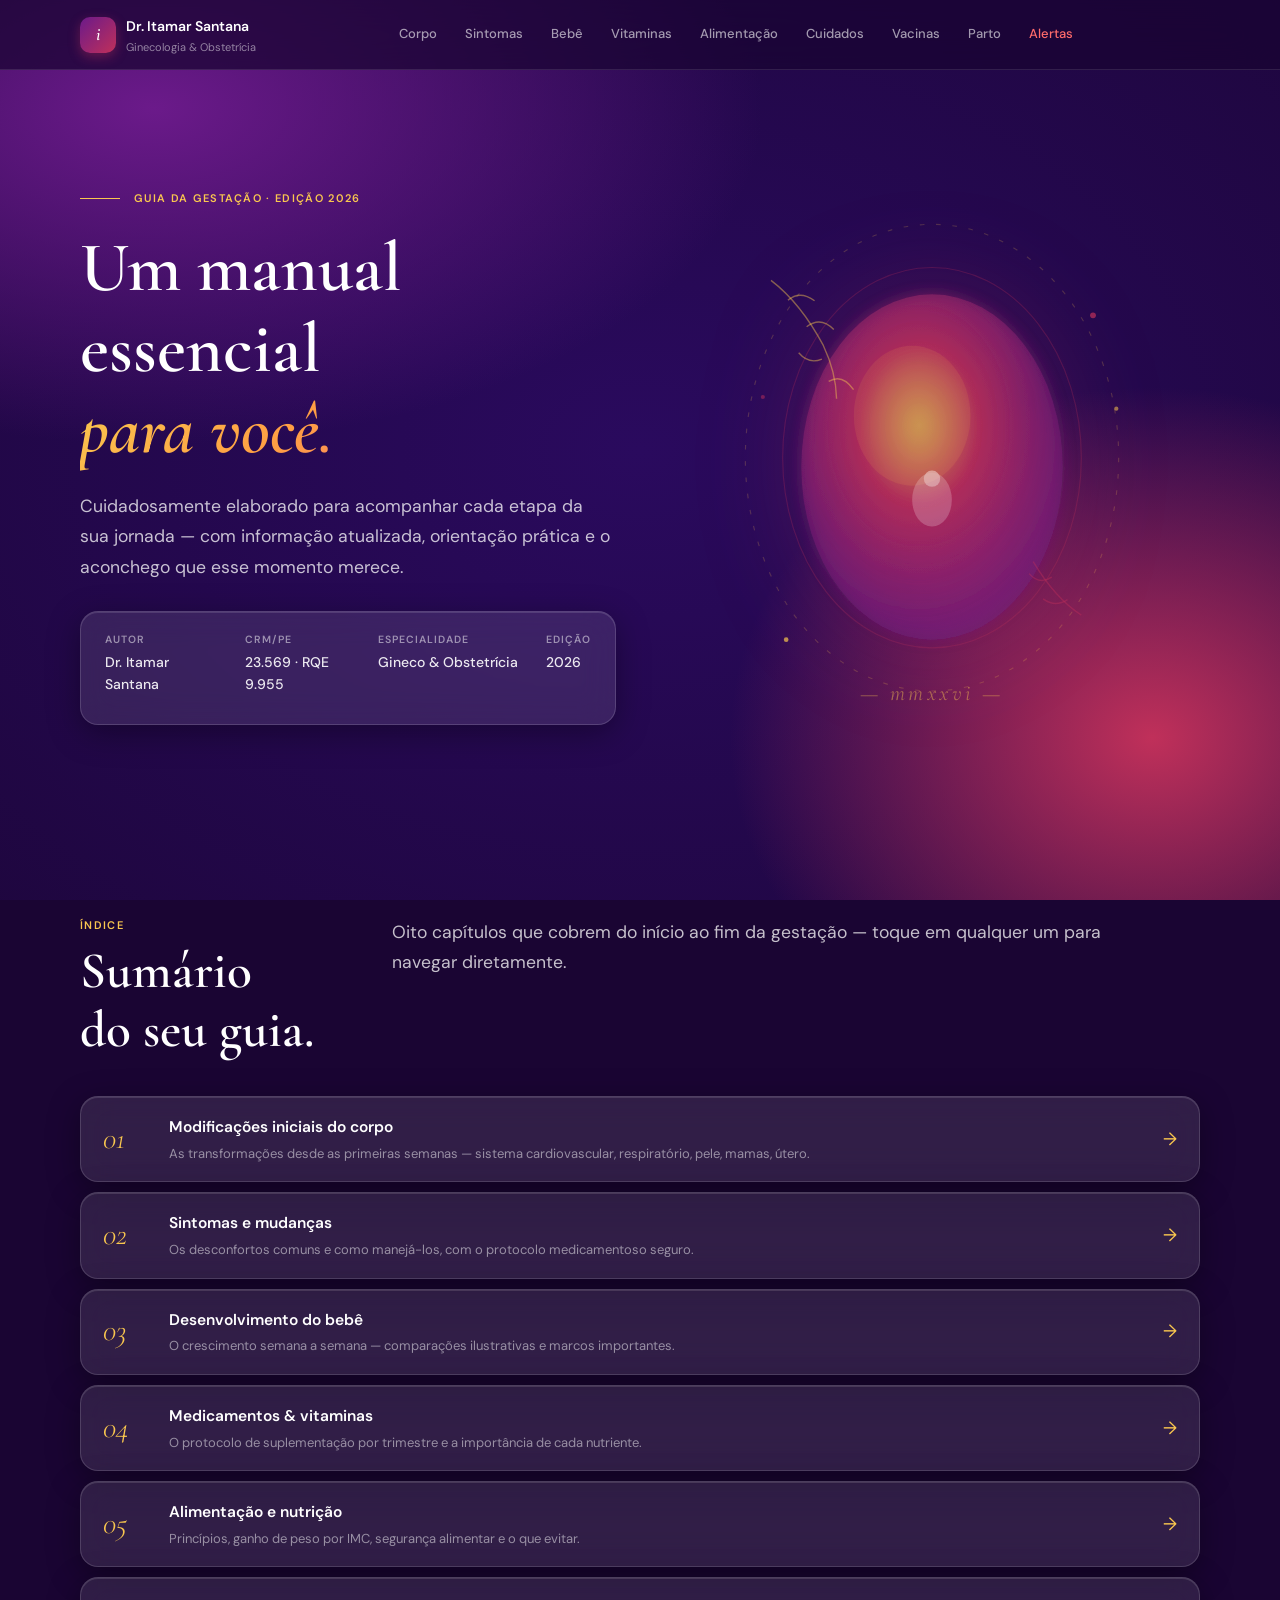
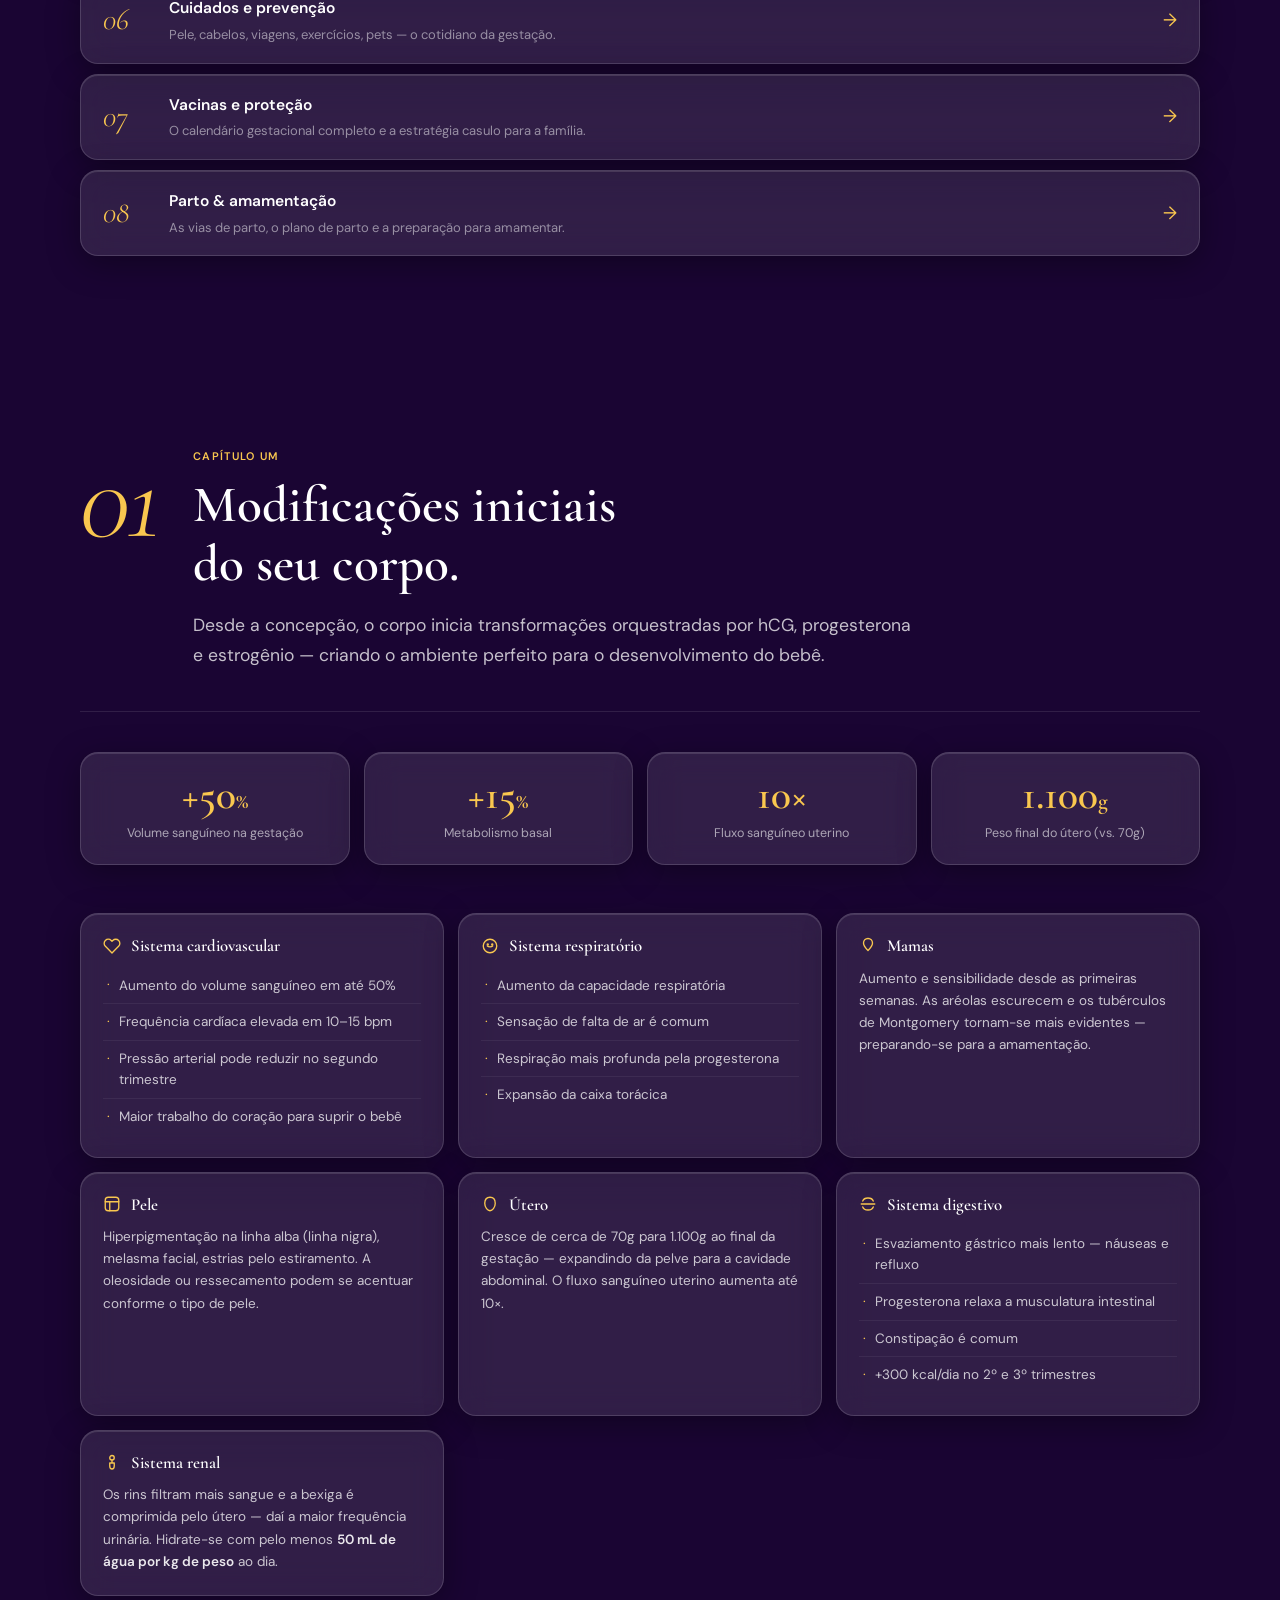
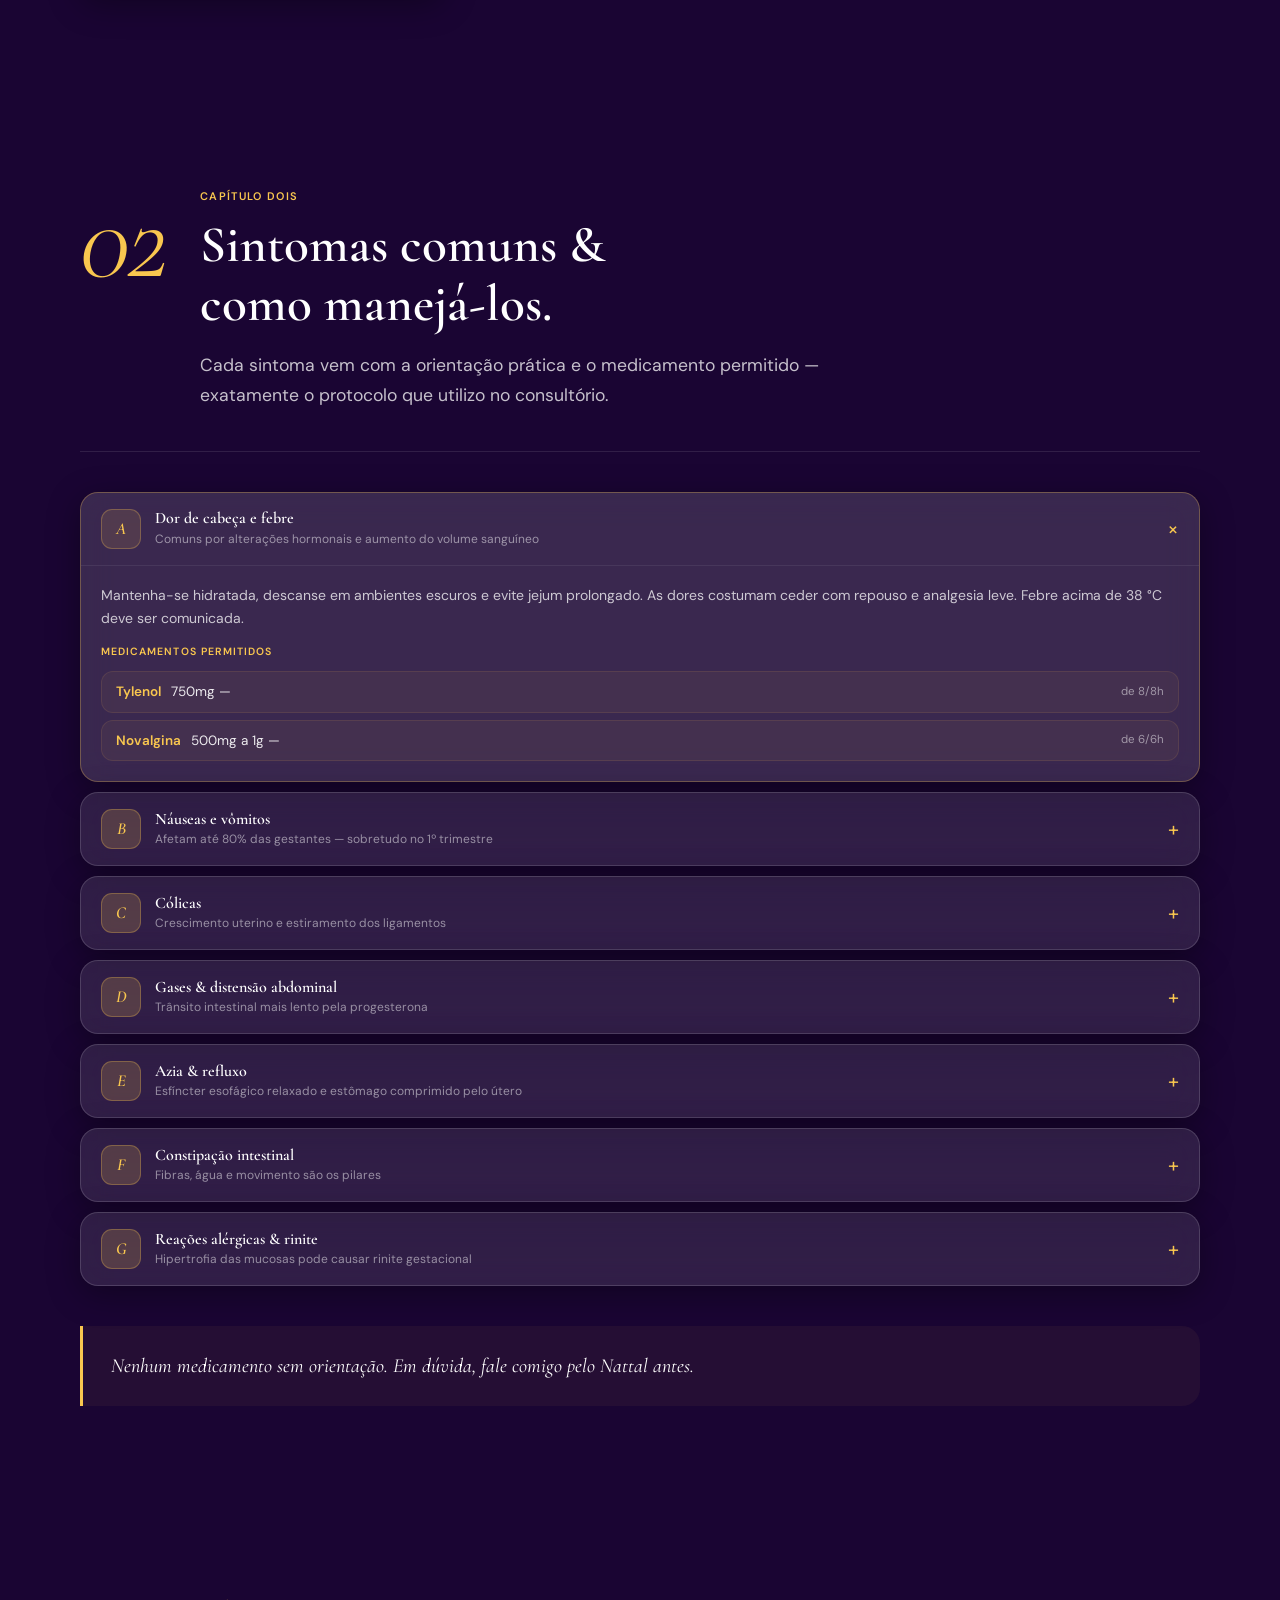
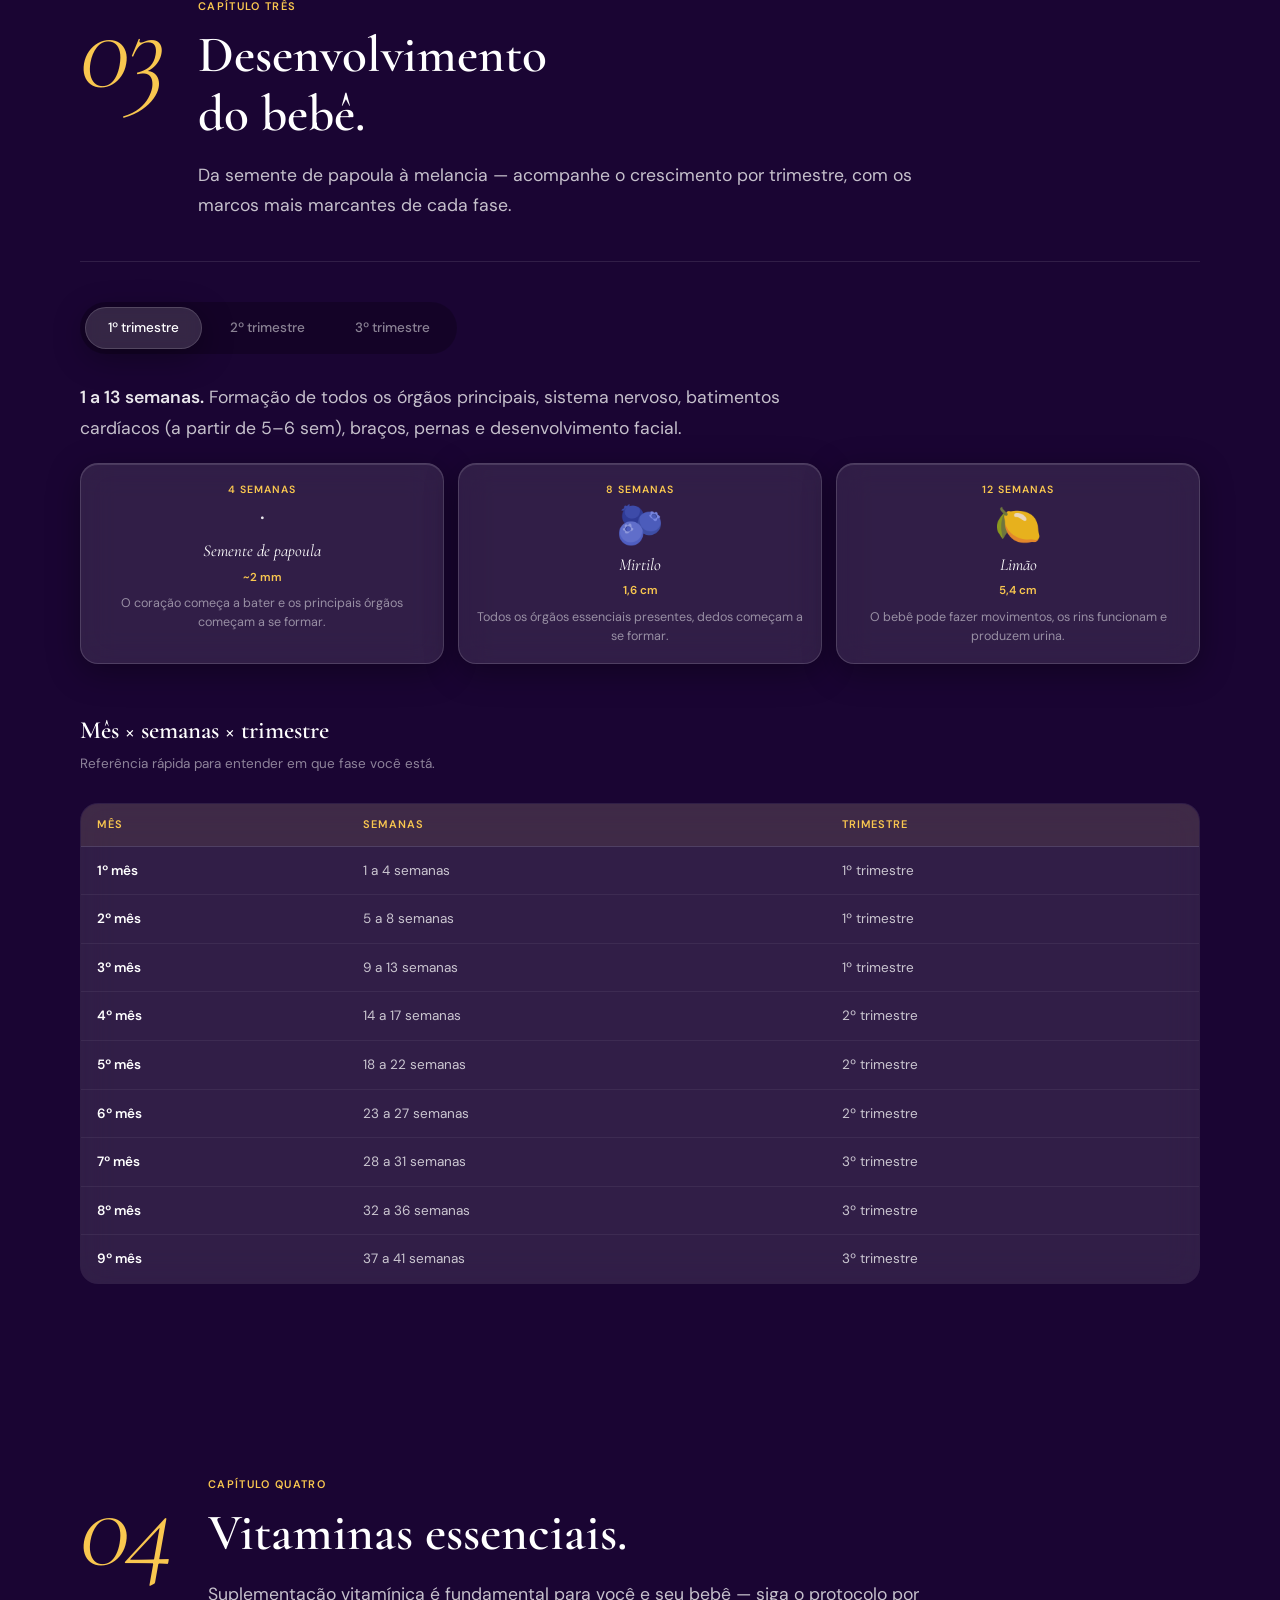
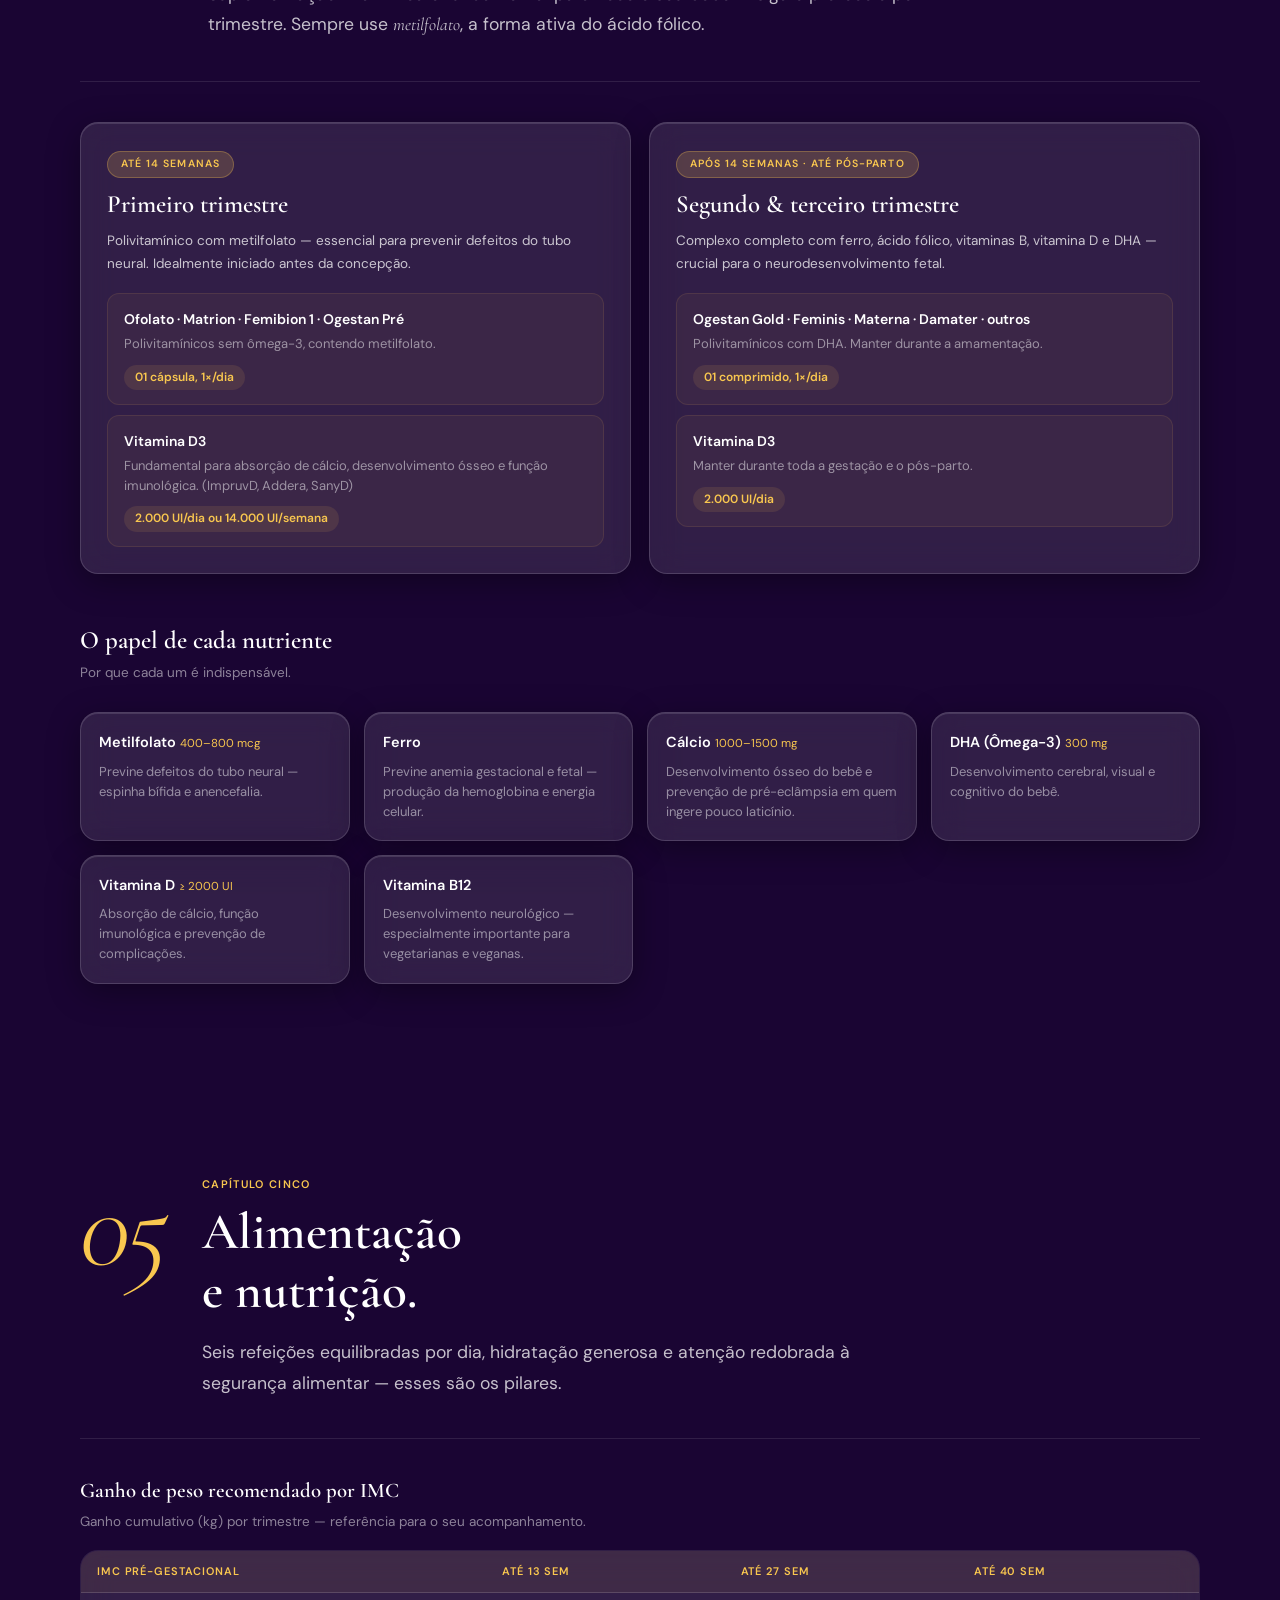
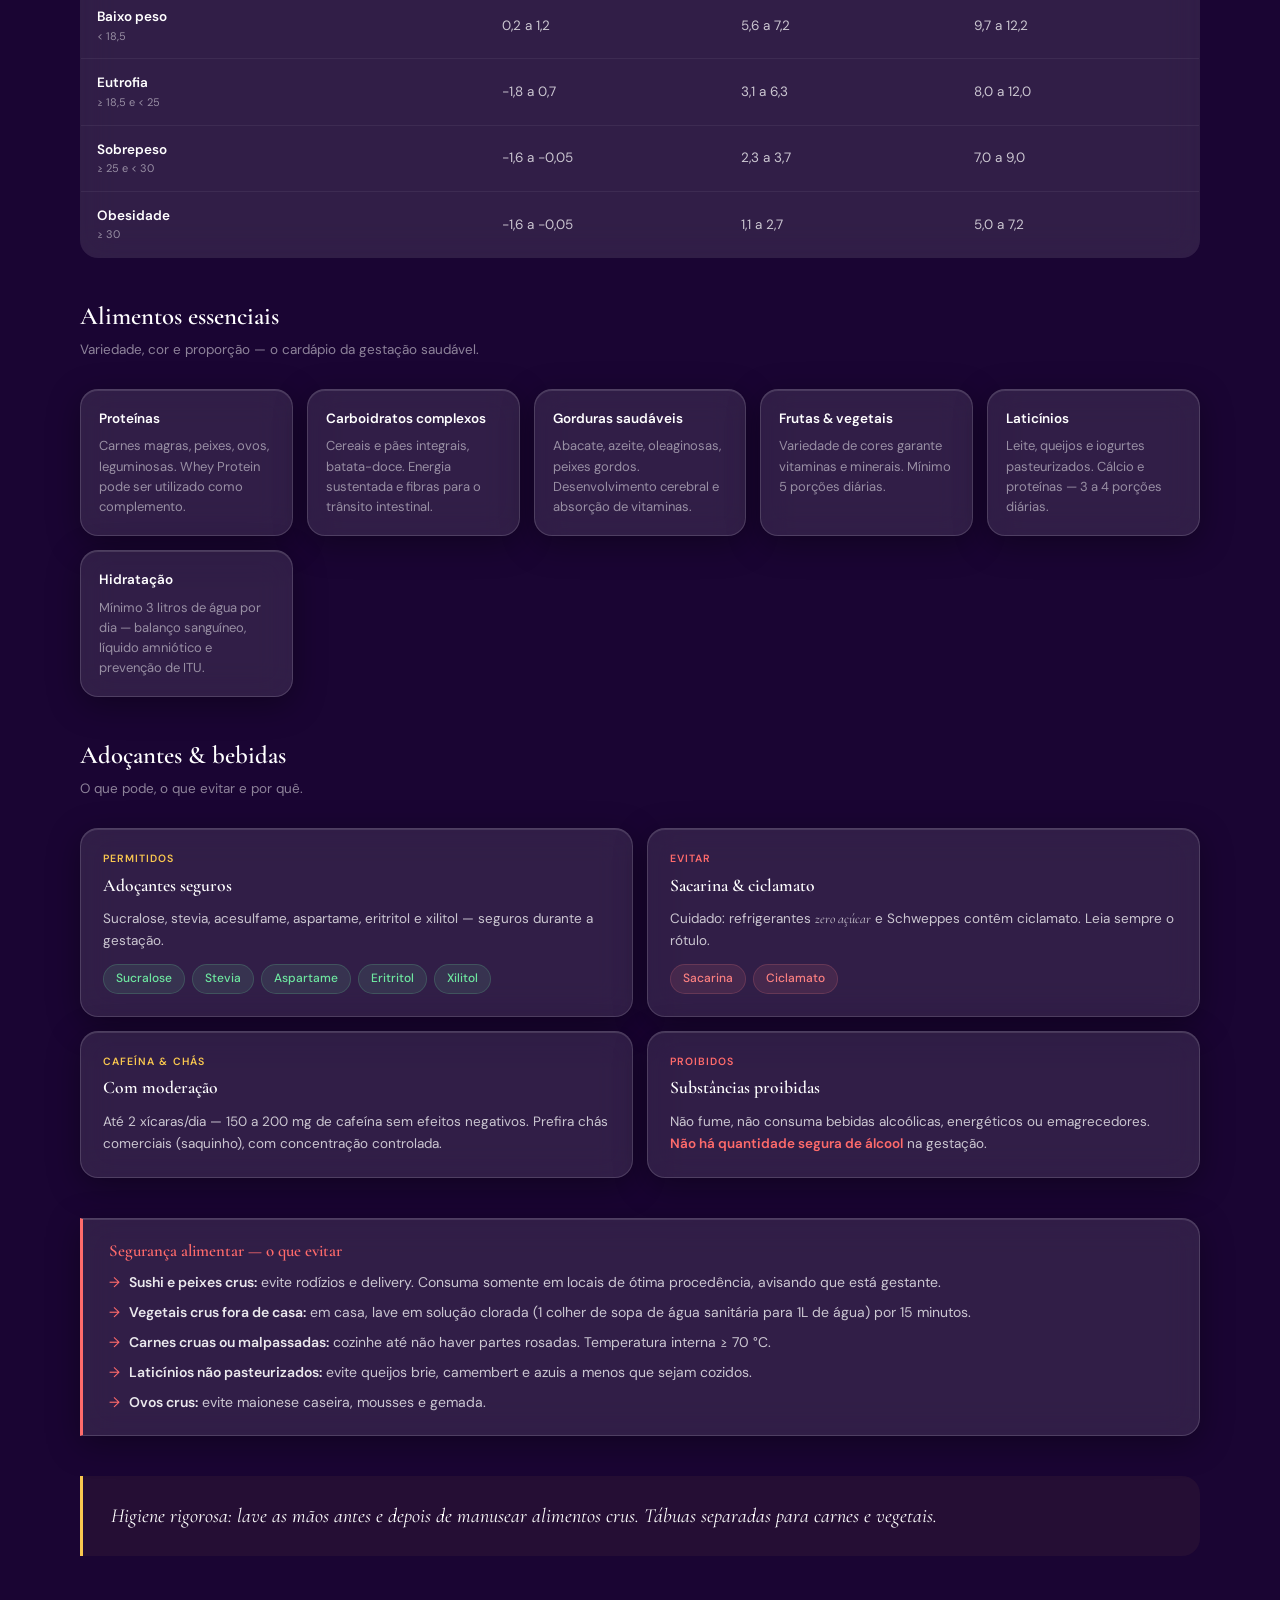
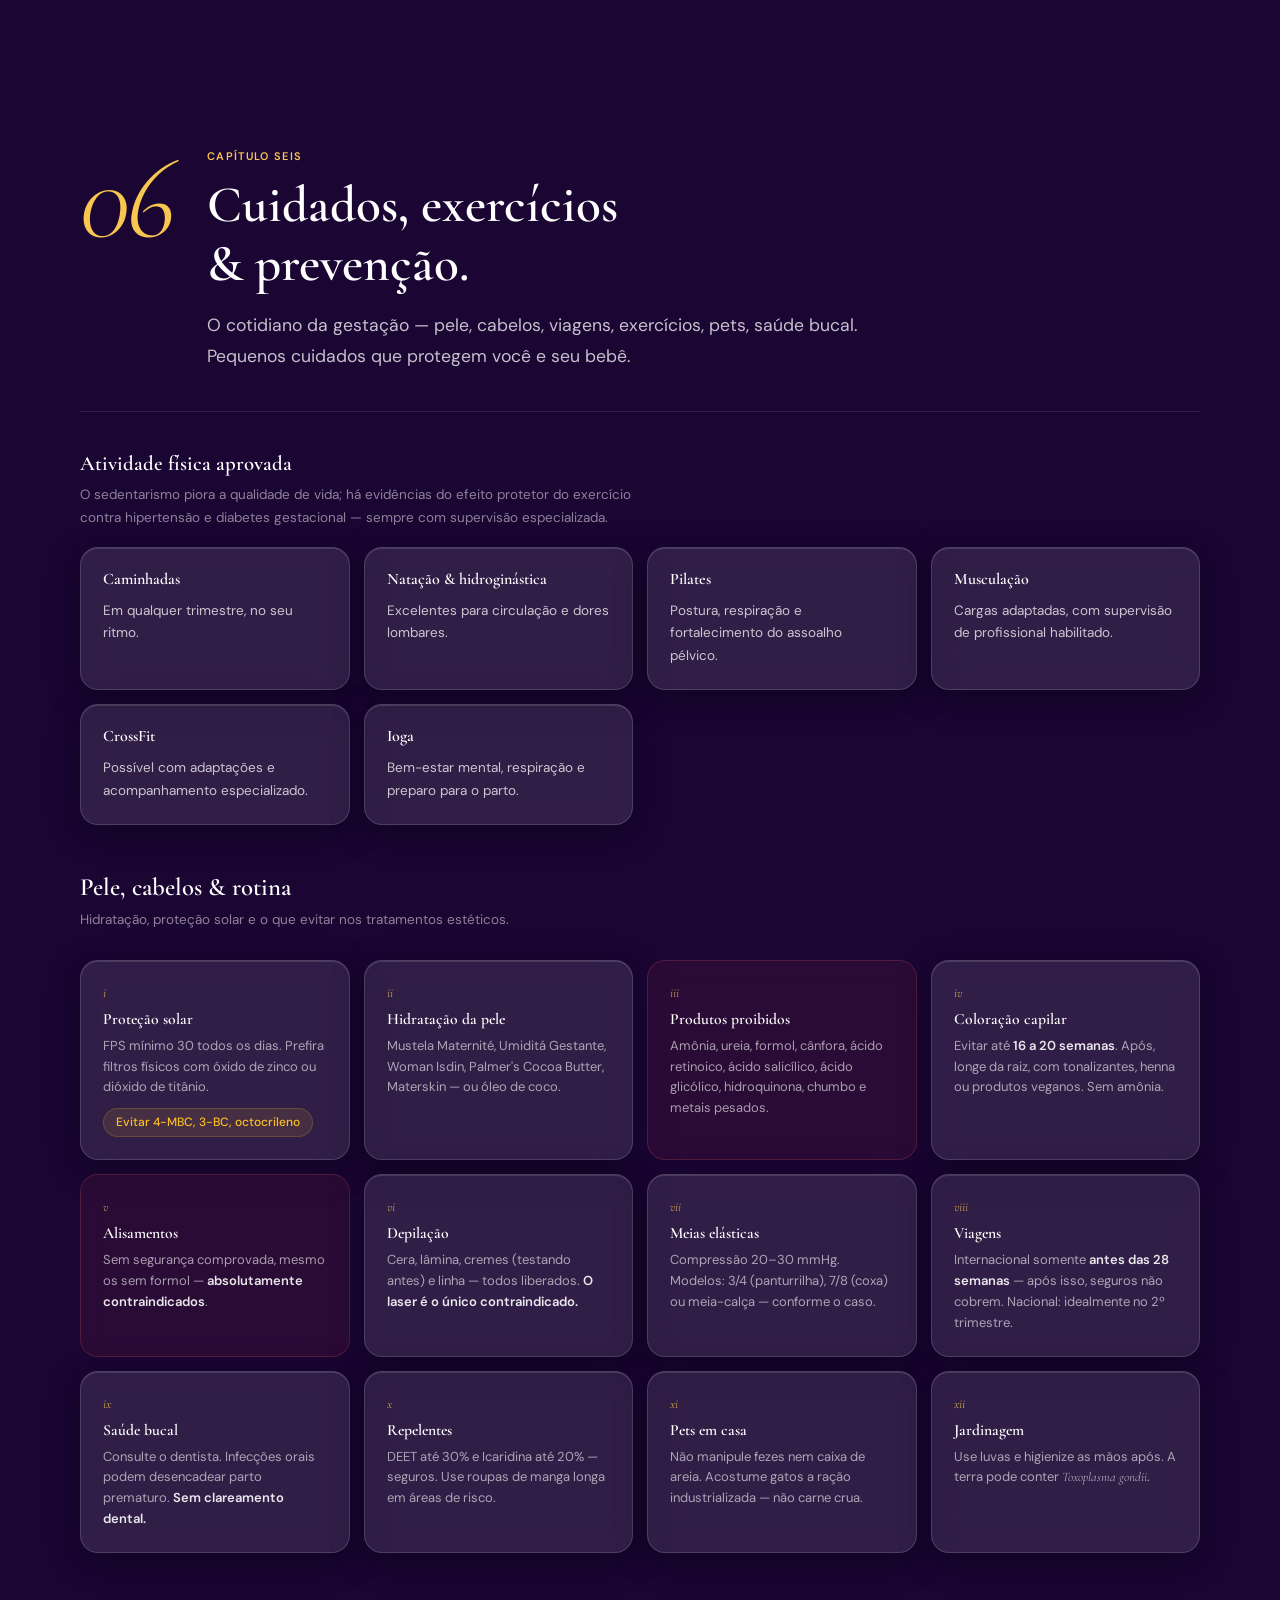
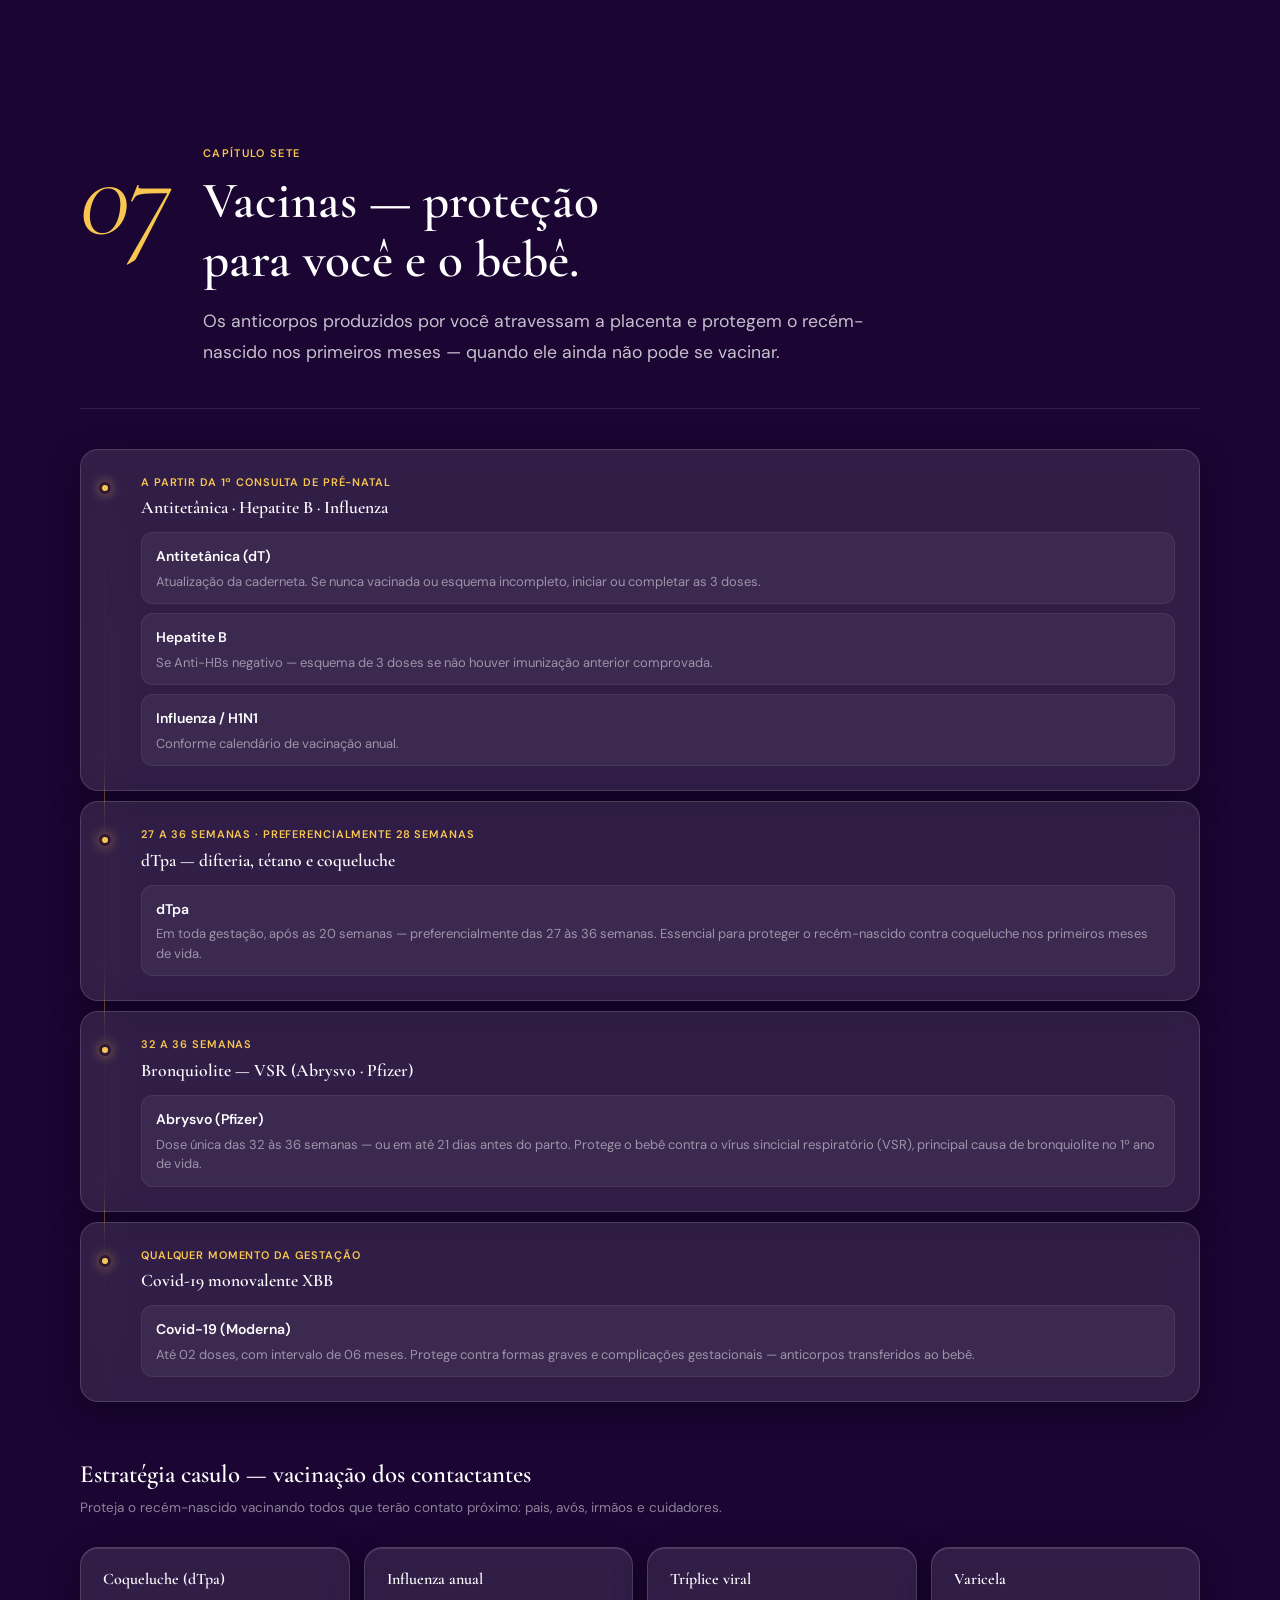
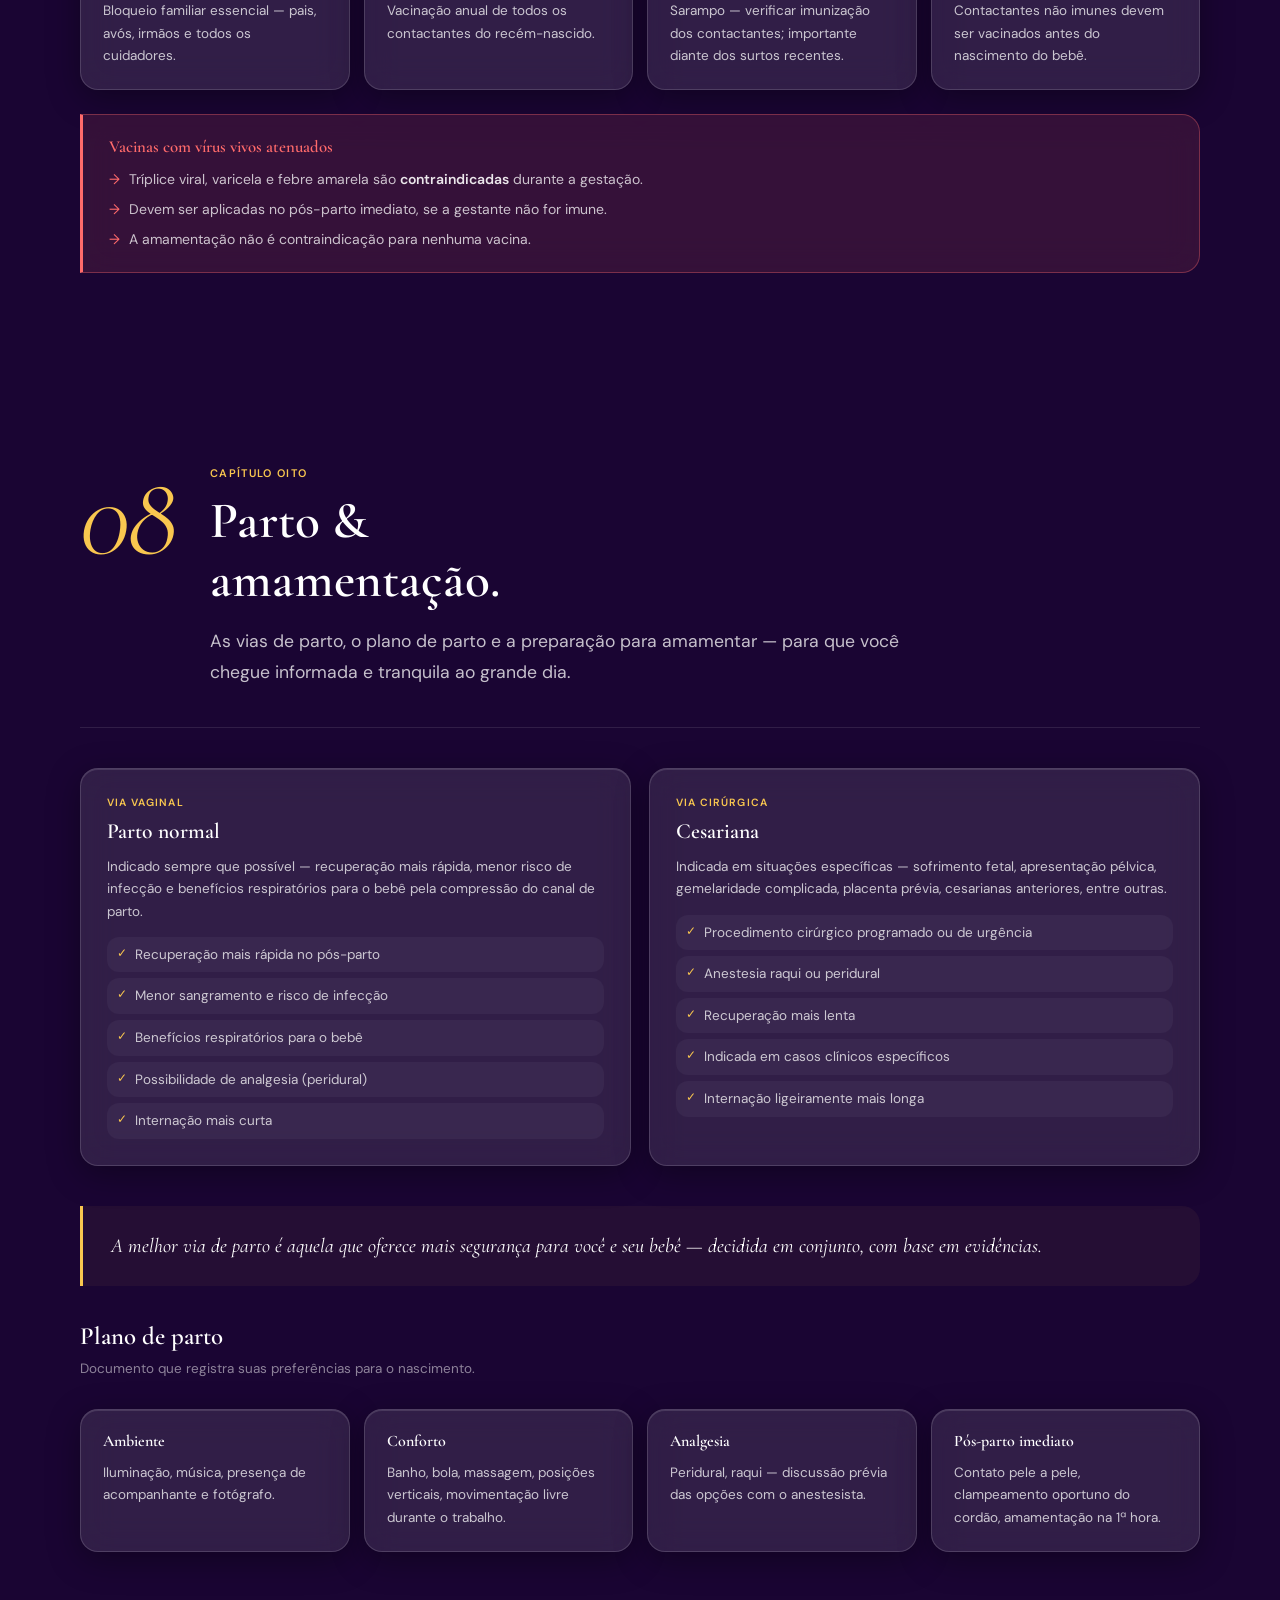
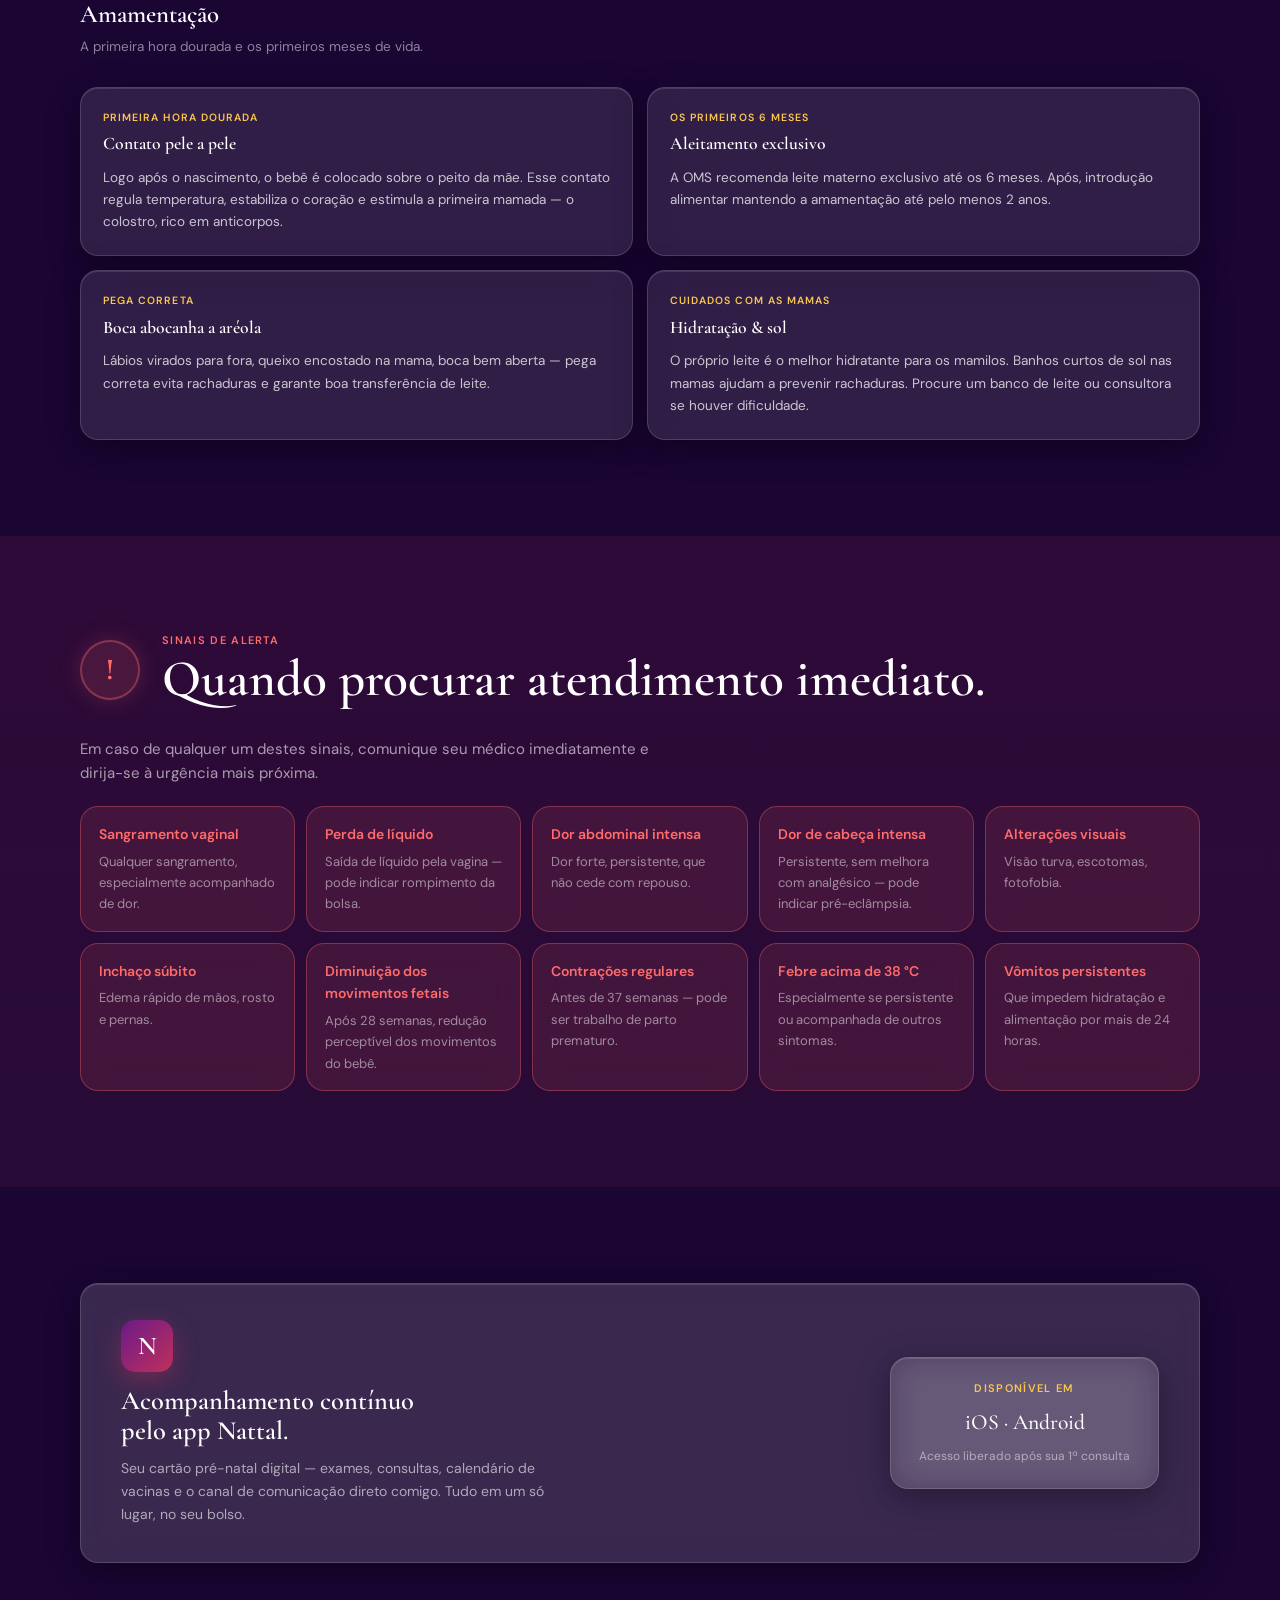
==== index.html @ 5a0b4b1d "Add Guia da Gestação v2 com design glassmorphism premium Redesign completo do guia gestacional do Dr" ====
<!doctype html>
<html lang="pt-BR">
<head>
<meta charset="utf-8">
<meta name="viewport" content="width=device-width,initial-scale=1,viewport-fit=cover">
<title>Guia da Gestação · Dr. Itamar Santana · 2026</title>
<meta name="description" content="Manual completo de gestação — Dr. Itamar Santana, Ginecologia &amp; Obstetrícia, Recife/PE. Edição 2026.">
<link rel="preconnect" href="https://fonts.googleapis.com">
<link rel="preconnect" href="https://fonts.gstatic.com" crossorigin>
<link rel="stylesheet" href="https://fonts.googleapis.com/css2?family=Cormorant+Garamond:ital,wght@0,400;0,500;0,600;0,700;1,400;1,500;1,600&family=DM+Sans:opsz,wght@9..40,400;9..40,500;9..40,600;9..40,700&display=swap">
<link rel="stylesheet" href="styles.css">
</head>
<body>

<div class="progress" aria-hidden="true"><span id="prog"></span></div>

<header class="topbar">
  <div class="topbar-inner">
    <a class="brand" href="#top">
      <span class="brand-mark">i</span>
      <span>
        <span class="brand-name">Dr. Itamar Santana</span>
        <span class="brand-sub">Ginecologia &amp; Obstetrícia</span>
      </span>
    </a>
    <nav class="nav-links" aria-label="Sumário">
      <a href="#cap-1">Corpo</a>
      <a href="#cap-2">Sintomas</a>
      <a href="#cap-3">Bebê</a>
      <a href="#cap-4">Vitaminas</a>
      <a href="#cap-5">Alimentação</a>
      <a href="#cap-6">Cuidados</a>
      <a href="#cap-7">Vacinas</a>
      <a href="#cap-8">Parto</a>
      <a href="#alertas" class="alert-link">Alertas</a>
    </nav>
    <button class="menu-btn" id="menuBtn" aria-label="Abrir sumário">
      <svg width="14" height="11" viewBox="0 0 14 11" fill="none" aria-hidden="true">
        <path d="M0 1h14M0 5.5h14M0 10h14" stroke="currentColor" stroke-width="1.5"/>
      </svg>
      Sumário
    </button>
  </div>
</header>

<div class="drawer" id="drawer" aria-hidden="true">
  <div class="drawer-bg" data-close></div>
  <aside class="drawer-panel" role="dialog" aria-label="Menu de capítulos">
    <button class="drawer-close" data-close aria-label="Fechar menu">Fechar ✕</button>
    <span class="eyebrow">Sumário</span>
    <a href="#cap-1" data-close><span class="num">01</span> Modificações do corpo</a>
    <a href="#cap-2" data-close><span class="num">02</span> Sintomas e mudanças</a>
    <a href="#cap-3" data-close><span class="num">03</span> Desenvolvimento do bebê</a>
    <a href="#cap-4" data-close><span class="num">04</span> Medicamentos &amp; vitaminas</a>
    <a href="#cap-5" data-close><span class="num">05</span> Alimentação e nutrição</a>
    <a href="#cap-6" data-close><span class="num">06</span> Cuidados e prevenção</a>
    <a href="#cap-7" data-close><span class="num">07</span> Vacinas</a>
    <a href="#cap-8" data-close><span class="num">08</span> Parto &amp; amamentação</a>
    <a href="#alertas" data-close style="color:var(--alert)"><span class="num" style="color:var(--alert)">!</span> Sinais de alerta</a>
  </aside>
</div>

<main id="top">

<!-- ===================== HERO ===================== -->
<section class="hero">
  <div class="wrap">
    <div class="hero-grid">
      <div>
        <div class="hero-eyebrow">
          <span class="rule"></span>
          <span class="eyebrow">Guia da Gestação · Edição 2026</span>
        </div>
        <h1>Um manual<br>essencial <em>para você.</em></h1>
        <p class="lede">Cuidadosamente elaborado para acompanhar cada etapa da sua jornada — com informação atualizada, orientação prática e o aconchego que esse momento merece.</p>
        <dl class="glass hero-meta">
          <div><dt>Autor</dt><dd>Dr. Itamar Santana</dd></div>
          <div><dt>CRM/PE</dt><dd>23.569 · RQE 9.955</dd></div>
          <div><dt>Especialidade</dt><dd>Gineco &amp; Obstetrícia</dd></div>
          <div><dt>Edição</dt><dd>2026</dd></div>
        </dl>
      </div>
      <div class="hero-art" aria-hidden="true">
        <svg viewBox="0 0 360 440" xmlns="http://www.w3.org/2000/svg">
          <defs>
            <radialGradient id="womb" cx="45%" cy="38%" r="65%">
              <stop offset="0%" stop-color="#f9c74f" stop-opacity=".45"/>
              <stop offset="35%" stop-color="#c0305a" stop-opacity=".6"/>
              <stop offset="100%" stop-color="#6b1a8a" stop-opacity=".35"/>
            </radialGradient>
            <filter id="glow"><feGaussianBlur stdDeviation="6" result="b"/><feMerge><feMergeNode in="b"/><feMergeNode in="SourceGraphic"/></feMerge></filter>
          </defs>
          <ellipse cx="180" cy="220" rx="160" ry="200" fill="none" stroke="rgba(249,199,79,.2)" stroke-width="1" stroke-dasharray="4 10"/>
          <ellipse cx="180" cy="220" rx="128" ry="163" fill="none" stroke="rgba(192,48,90,.25)" stroke-width="1"/>
          <ellipse cx="180" cy="228" rx="112" ry="148" fill="url(#womb)" filter="url(#glow)"/>
          <ellipse cx="163" cy="184" rx="50" ry="60" fill="rgba(249,199,79,.10)"/>
          <g transform="translate(180,238)" opacity=".55">
            <circle r="7" fill="rgba(255,255,255,.75)"/>
            <ellipse cx="0" cy="18" rx="17" ry="23" fill="rgba(255,255,255,.38)"/>
          </g>
          <g stroke="rgba(249,199,79,.45)" stroke-width="1.2" fill="none" transform="translate(42,68) rotate(-14)">
            <path d="M0 0 Q20 25 30 65 Q35 90 30 112"/>
            <path d="M10 20 Q22 14 32 26"/><path d="M20 46 Q34 40 42 54"/>
            <path d="M26 76 Q14 78 8 66"/><path d="M27 96 Q40 92 46 108"/>
          </g>
          <g stroke="rgba(192,48,90,.4)" stroke-width="1.2" fill="none" transform="translate(308,355) rotate(165)">
            <path d="M0 0 Q18 20 28 55"/>
            <path d="M8 16 Q20 12 28 22"/><path d="M16 38 Q28 34 34 46"/>
          </g>
          <circle cx="55" cy="376" r="2" fill="rgba(249,199,79,.7)"/>
          <circle cx="318" cy="98" r="2.5" fill="rgba(192,48,90,.7)"/>
          <circle cx="338" cy="178" r="1.8" fill="rgba(249,199,79,.55)"/>
          <circle cx="35" cy="168" r="1.8" fill="rgba(192,48,90,.5)"/>
          <text x="180" y="428" text-anchor="middle" font-family="Cormorant Garamond" font-style="italic" font-size="19" fill="rgba(249,199,79,.45)" letter-spacing="3">— mmxxvi —</text>
        </svg>
      </div>
    </div>
  </div>
</section>

<!-- ===================== TOC ===================== -->
<section class="toc" id="sumario">
  <div class="wrap">
    <div class="toc-head">
      <div>
        <span class="eyebrow">Índice</span>
        <h2>Sumário<br>do seu guia.</h2>
      </div>
      <p class="lede">Oito capítulos que cobrem do início ao fim da gestação — toque em qualquer um para navegar diretamente.</p>
    </div>
    <div class="toc-list">
      <a class="glass toc-item" href="#cap-1"><span class="toc-num">01</span><span class="toc-text"><span class="toc-title">Modificações iniciais do corpo</span><span class="toc-desc">As transformações desde as primeiras semanas — sistema cardiovascular, respiratório, pele, mamas, útero.</span></span><span class="toc-arrow">→</span></a>
      <a class="glass toc-item" href="#cap-2"><span class="toc-num">02</span><span class="toc-text"><span class="toc-title">Sintomas e mudanças</span><span class="toc-desc">Os desconfortos comuns e como manejá-los, com o protocolo medicamentoso seguro.</span></span><span class="toc-arrow">→</span></a>
      <a class="glass toc-item" href="#cap-3"><span class="toc-num">03</span><span class="toc-text"><span class="toc-title">Desenvolvimento do bebê</span><span class="toc-desc">O crescimento semana a semana — comparações ilustrativas e marcos importantes.</span></span><span class="toc-arrow">→</span></a>
      <a class="glass toc-item" href="#cap-4"><span class="toc-num">04</span><span class="toc-text"><span class="toc-title">Medicamentos &amp; vitaminas</span><span class="toc-desc">O protocolo de suplementação por trimestre e a importância de cada nutriente.</span></span><span class="toc-arrow">→</span></a>
      <a class="glass toc-item" href="#cap-5"><span class="toc-num">05</span><span class="toc-text"><span class="toc-title">Alimentação e nutrição</span><span class="toc-desc">Princípios, ganho de peso por IMC, segurança alimentar e o que evitar.</span></span><span class="toc-arrow">→</span></a>
      <a class="glass toc-item" href="#cap-6"><span class="toc-num">06</span><span class="toc-text"><span class="toc-title">Cuidados e prevenção</span><span class="toc-desc">Pele, cabelos, viagens, exercícios, pets — o cotidiano da gestação.</span></span><span class="toc-arrow">→</span></a>
      <a class="glass toc-item" href="#cap-7"><span class="toc-num">07</span><span class="toc-text"><span class="toc-title">Vacinas e proteção</span><span class="toc-desc">O calendário gestacional completo e a estratégia casulo para a família.</span></span><span class="toc-arrow">→</span></a>
      <a class="glass toc-item" href="#cap-8"><span class="toc-num">08</span><span class="toc-text"><span class="toc-title">Parto &amp; amamentação</span><span class="toc-desc">As vias de parto, o plano de parto e a preparação para amamentar.</span></span><span class="toc-arrow">→</span></a>
    </div>
  </div>
</section>

<!-- ===================== CAP 1 — CORPO ===================== -->
<section id="cap-1">
  <div class="wrap">
    <header class="chapter-open">
      <div class="chapter-num">01</div>
      <div class="chapter-meta">
        <span class="eyebrow">Capítulo um</span>
        <h2>Modificações iniciais<br>do seu corpo.</h2>
        <p class="lede">Desde a concepção, o corpo inicia transformações orquestradas por hCG, progesterona e estrogênio — criando o ambiente perfeito para o desenvolvimento do bebê.</p>
      </div>
    </header>

    <div class="stat-row">
      <div class="glass stat"><div class="num">+50<small>%</small></div><div class="lbl">Volume sanguíneo na gestação</div></div>
      <div class="glass stat"><div class="num">+15<small>%</small></div><div class="lbl">Metabolismo basal</div></div>
      <div class="glass stat"><div class="num">10×</div><div class="lbl">Fluxo sanguíneo uterino</div></div>
      <div class="glass stat"><div class="num">1.100<small>g</small></div><div class="lbl">Peso final do útero (vs. 70g)</div></div>
    </div>

    <div class="body-systems">
      <article class="glass card">
        <h3><span class="ico" aria-hidden="true"><svg width="18" height="18" viewBox="0 0 24 24" fill="none" stroke="currentColor" stroke-width="1.8" stroke-linecap="round" stroke-linejoin="round"><path d="M20.84 4.61a5.5 5.5 0 0 0-7.78 0L12 5.67l-1.06-1.06a5.5 5.5 0 0 0-7.78 7.78l1.06 1.06L12 21.23l7.78-7.78 1.06-1.06a5.5 5.5 0 0 0 0-7.78z"/></svg></span>Sistema cardiovascular</h3>
        <ul>
          <li>Aumento do volume sanguíneo em até 50%</li>
          <li>Frequência cardíaca elevada em 10–15 bpm</li>
          <li>Pressão arterial pode reduzir no segundo trimestre</li>
          <li>Maior trabalho do coração para suprir o bebê</li>
        </ul>
      </article>
      <article class="glass card">
        <h3><span class="ico" aria-hidden="true"><svg width="18" height="18" viewBox="0 0 24 24" fill="none" stroke="currentColor" stroke-width="1.8" stroke-linecap="round" stroke-linejoin="round"><circle cx="12" cy="12" r="9"/><path d="M8.5 12c1.5 1.5 5.5 1.5 7 0"/><circle cx="9" cy="10" r=".7" fill="currentColor"/><circle cx="15" cy="10" r=".7" fill="currentColor"/></svg></span>Sistema respiratório</h3>
        <ul>
          <li>Aumento da capacidade respiratória</li>
          <li>Sensação de falta de ar é comum</li>
          <li>Respiração mais profunda pela progesterona</li>
          <li>Expansão da caixa torácica</li>
        </ul>
      </article>
      <article class="glass card">
        <h3><span class="ico" aria-hidden="true"><svg width="18" height="18" viewBox="0 0 24 24" fill="none" stroke="currentColor" stroke-width="1.8" stroke-linecap="round" stroke-linejoin="round"><path d="M12 2a6 6 0 0 1 6 6c0 4-3 7-6 10C9 15 6 12 6 8a6 6 0 0 1 6-6z"/></svg></span>Mamas</h3>
        <p>Aumento e sensibilidade desde as primeiras semanas. As aréolas escurecem e os tubérculos de Montgomery tornam-se mais evidentes — preparando-se para a amamentação.</p>
      </article>
      <article class="glass card">
        <h3><span class="ico" aria-hidden="true"><svg width="18" height="18" viewBox="0 0 24 24" fill="none" stroke="currentColor" stroke-width="1.8" stroke-linecap="round" stroke-linejoin="round"><rect x="3" y="3" width="18" height="18" rx="4"/><path d="M3 9h18M9 21V9"/></svg></span>Pele</h3>
        <p>Hiperpigmentação na linha alba (linha nigra), melasma facial, estrias pelo estiramento. A oleosidade ou ressecamento podem se acentuar conforme o tipo de pele.</p>
      </article>
      <article class="glass card">
        <h3><span class="ico" aria-hidden="true"><svg width="18" height="18" viewBox="0 0 24 24" fill="none" stroke="currentColor" stroke-width="1.8" stroke-linecap="round" stroke-linejoin="round"><path d="M12 3c4 0 7 3 7 8 0 6-4 10-7 10s-7-4-7-10c0-5 3-8 7-8z"/></svg></span>Útero</h3>
        <p>Cresce de cerca de 70g para 1.100g ao final da gestação — expandindo da pelve para a cavidade abdominal. O fluxo sanguíneo uterino aumenta até 10×.</p>
      </article>
      <article class="glass card">
        <h3><span class="ico" aria-hidden="true"><svg width="18" height="18" viewBox="0 0 24 24" fill="none" stroke="currentColor" stroke-width="1.8" stroke-linecap="round" stroke-linejoin="round"><path d="M5 8c1-3 4-4 7-4s6 1 7 4M5 16c1 3 4 4 7 4s6-1 7-4M3 12h18"/></svg></span>Sistema digestivo</h3>
        <ul>
          <li>Esvaziamento gástrico mais lento — náuseas e refluxo</li>
          <li>Progesterona relaxa a musculatura intestinal</li>
          <li>Constipação é comum</li>
          <li>+300 kcal/dia no 2º e 3º trimestres</li>
        </ul>
      </article>
      <article class="glass card">
        <h3><span class="ico" aria-hidden="true"><svg width="18" height="18" viewBox="0 0 24 24" fill="none" stroke="currentColor" stroke-width="1.8" stroke-linecap="round" stroke-linejoin="round"><ellipse cx="12" cy="5" rx="3" ry="3"/><path d="M12 8v4M9 16c0 2.5 1.5 4 3 4s3-1.5 3-4v-4H9v4z"/></svg></span>Sistema renal</h3>
        <p>Os rins filtram mais sangue e a bexiga é comprimida pelo útero — daí a maior frequência urinária. Hidrate-se com pelo menos <strong>50 mL de água por kg de peso</strong> ao dia.</p>
      </article>
    </div>
  </div>
</section>

<!-- ===================== CAP 2 — SINTOMAS ===================== -->
<section id="cap-2">
  <div class="wrap">
    <header class="chapter-open">
      <div class="chapter-num">02</div>
      <div class="chapter-meta">
        <span class="eyebrow">Capítulo dois</span>
        <h2>Sintomas comuns &amp;<br>como manejá-los.</h2>
        <p class="lede">Cada sintoma vem com a orientação prática e o medicamento permitido — exatamente o protocolo que utilizo no consultório.</p>
      </div>
    </header>

    <div class="symptoms">
      <details class="sym" open>
        <summary><span class="sym-ico">A</span><div><h3>Dor de cabeça e febre</h3><div class="sym-sub">Comuns por alterações hormonais e aumento do volume sanguíneo</div></div><span class="chev">+</span></summary>
        <div class="sym-body">
          <p>Mantenha-se hidratada, descanse em ambientes escuros e evite jejum prolongado. As dores costumam ceder com repouso e analgesia leve. Febre acima de 38 °C deve ser comunicada.</p>
          <div class="sym-meds"><div class="lbl">Medicamentos permitidos</div><ul>
            <li><strong>Tylenol</strong> 750mg — <span class="dose">de 8/8h</span></li>
            <li><strong>Novalgina</strong> 500mg a 1g — <span class="dose">de 6/6h</span></li>
          </ul></div>
        </div>
      </details>

      <details class="sym">
        <summary><span class="sym-ico">B</span><div><h3>Náuseas e vômitos</h3><div class="sym-sub">Afetam até 80% das gestantes — sobretudo no 1º trimestre</div></div><span class="chev">+</span></summary>
        <div class="sym-body">
          <p>Faça refeições pequenas e frequentes, evite alimentos gordurosos e cheiros fortes. Gengibre e vitamina B6 podem ajudar. Tente comer um lanche seco antes de levantar pela manhã.</p>
          <div class="sym-meds"><div class="lbl">Medicamentos permitidos</div><ul>
            <li><strong>Meclin Jet</strong> 25mg ou 50mg — <span class="dose">de 8/8h</span></li>
            <li><strong>Vonau flash / Enavo ODT / Nautex</strong> 8mg — <span class="dose">de 8/8h</span></li>
            <li><strong>Dramin B6</strong> — <span class="dose">de 8/8h</span></li>
          </ul></div>
        </div>
      </details>

      <details class="sym">
        <summary><span class="sym-ico">C</span><div><h3>Cólicas</h3><div class="sym-sub">Crescimento uterino e estiramento dos ligamentos</div></div><span class="chev">+</span></summary>
        <div class="sym-body">
          <p>Cólicas leves são normais. Aplique compressas mornas, descanse e mantenha-se hidratada. Cólicas intensas com sangramento ou contrações regulares devem ser comunicadas imediatamente.</p>
          <div class="sym-meds"><div class="lbl">Medicamento permitido</div><ul>
            <li><strong>Buscopam Composto ou Duo</strong> — <span class="dose">01 cp, de 6/6h</span></li>
          </ul></div>
        </div>
      </details>

      <details class="sym">
        <summary><span class="sym-ico">D</span><div><h3>Gases &amp; distensão abdominal</h3><div class="sym-sub">Trânsito intestinal mais lento pela progesterona</div></div><span class="chev">+</span></summary>
        <div class="sym-body">
          <p>Evite alimentos que produzem gases (feijão, brócolis, refrigerantes), mastigue bem e pratique caminhadas leves após as refeições.</p>
          <div class="sym-meds"><div class="lbl">Medicamento permitido</div><ul>
            <li><strong>Simeticona / Luftal Max</strong> 125mg — <span class="dose">de 6/6h</span></li>
          </ul></div>
        </div>
      </details>

      <details class="sym">
        <summary><span class="sym-ico">E</span><div><h3>Azia &amp; refluxo</h3><div class="sym-sub">Esfíncter esofágico relaxado e estômago comprimido pelo útero</div></div><span class="chev">+</span></summary>
        <div class="sym-body">
          <p>Evite deitar logo após comer, eleve a cabeceira da cama, faça refeições menores e evite alimentos ácidos, gordurosos e condimentados.</p>
          <div class="sym-meds"><div class="lbl">Medicamento permitido</div><ul>
            <li><strong>Mylanta plus</strong> 10mL — <span class="dose">de 6/6h ou após as refeições</span></li>
          </ul></div>
        </div>
      </details>

      <details class="sym">
        <summary><span class="sym-ico">F</span><div><h3>Constipação intestinal</h3><div class="sym-sub">Fibras, água e movimento são os pilares</div></div><span class="chev">+</span></summary>
        <div class="sym-body">
          <p>Aumente a ingestão de fibras (frutas, verduras, integrais), beba bastante água, pratique exercícios e estabeleça uma rotina para evacuar — tente sempre no mesmo horário.</p>
          <div class="sym-meds"><div class="lbl">Medicamentos permitidos</div><ul>
            <li><strong>Naturetti / Tamarine / Fibra alimentar</strong> — <span class="dose">cápsula, geleia ou sachê, 12/12h</span></li>
            <li><strong>Muvinlax</strong> — <span class="dose">01 sachê pela manhã</span></li>
            <li><strong>ProHN Fibras</strong> — <span class="dose">1×/dia</span></li>
          </ul></div>
        </div>
      </details>

      <details class="sym">
        <summary><span class="sym-ico">G</span><div><h3>Reações alérgicas &amp; rinite</h3><div class="sym-sub">Hipertrofia das mucosas pode causar rinite gestacional</div></div><span class="chev">+</span></summary>
        <div class="sym-body">
          <p>Identifique e evite gatilhos, mantenha ambientes limpos e arejados. Mesmo pacientes sem histórico podem desenvolver rinite gestacional pela hipertrofia das mucosas.</p>
          <div class="sym-meds"><div class="lbl">Medicamentos permitidos</div><ul>
            <li><strong>Allegra</strong> 120mg — <span class="dose">01 cp VO, 1×/dia</span></li>
            <li><strong>Loratadina</strong> 10mg — <span class="dose">01 cp VO, 1×/dia</span></li>
            <li><strong>Levocetirizina</strong> 10mg — <span class="dose">01 cp VO, 1×/dia</span></li>
          </ul></div>
        </div>
      </details>
    </div>

    <p class="pullquote">Nenhum medicamento sem orientação. Em dúvida, fale comigo pelo Nattal antes.</p>
  </div>
</section>

<!-- ===================== CAP 3 — BEBÊ ===================== -->
<section id="cap-3">
  <div class="wrap">
    <header class="chapter-open">
      <div class="chapter-num">03</div>
      <div class="chapter-meta">
        <span class="eyebrow">Capítulo três</span>
        <h2>Desenvolvimento<br>do bebê.</h2>
        <p class="lede">Da semente de papoula à melancia — acompanhe o crescimento por trimestre, com os marcos mais marcantes de cada fase.</p>
      </div>
    </header>

    <div class="tri-tabs" role="tablist" aria-label="Trimestres da gestação">
      <button class="tri-tab is-active" data-tab="t1" role="tab" aria-selected="true">1º trimestre</button>
      <button class="tri-tab" data-tab="t2" role="tab" aria-selected="false">2º trimestre</button>
      <button class="tri-tab" data-tab="t3" role="tab" aria-selected="false">3º trimestre</button>
    </div>

    <div class="tri-content is-active" id="t1" role="tabpanel">
      <p class="lede" style="margin-bottom:20px"><strong>1 a 13 semanas.</strong> Formação de todos os órgãos principais, sistema nervoso, batimentos cardíacos (a partir de 5–6 sem), braços, pernas e desenvolvimento facial.</p>
      <div class="fruit-grid">
        <div class="glass fruit"><div class="week">4 semanas</div><div class="emoji" style="font-size:1.5rem;margin-bottom:8px">·</div><div class="name">Semente de papoula</div><div class="size">~2 mm</div><div class="desc">O coração começa a bater e os principais órgãos começam a se formar.</div></div>
        <div class="glass fruit"><div class="week">8 semanas</div><div class="emoji">🫐</div><div class="name">Mirtilo</div><div class="size">1,6 cm</div><div class="desc">Todos os órgãos essenciais presentes, dedos começam a se formar.</div></div>
        <div class="glass fruit"><div class="week">12 semanas</div><div class="emoji">🍋</div><div class="name">Limão</div><div class="size">5,4 cm</div><div class="desc">O bebê pode fazer movimentos, os rins funcionam e produzem urina.</div></div>
      </div>
    </div>

    <div class="tri-content" id="t2" role="tabpanel">
      <p class="lede" style="margin-bottom:20px"><strong>14 a 27 semanas.</strong> Crescimento acelerado, movimentos perceptíveis, audição, impressões digitais, pulmões e sistema imunológico em desenvolvimento.</p>
      <div class="fruit-grid">
        <div class="glass fruit"><div class="week">16 semanas</div><div class="emoji">🥑</div><div class="name">Abacate</div><div class="size">11,6 cm</div><div class="desc">O bebê pode fazer caretas, os ossos estão se fortalecendo.</div></div>
        <div class="glass fruit"><div class="week">20 semanas</div><div class="emoji">🍌</div><div class="name">Banana</div><div class="size">16,4 cm</div><div class="desc">Você pode começar a sentir os movimentos! O bebê desenvolve padrões de sono.</div></div>
        <div class="glass fruit"><div class="week">24 semanas</div><div class="emoji">🌽</div><div class="name">Espiga de milho</div><div class="size">~30 cm</div><div class="desc">A audição amadurece, ele já reconhece a sua voz.</div></div>
      </div>
    </div>

    <div class="tri-content" id="t3" role="tabpanel">
      <p class="lede" style="margin-bottom:20px"><strong>28 a 42 semanas.</strong> Ganho de peso significativo, amadurecimento dos órgãos, desenvolvimento cerebral intenso e posicionamento para o parto.</p>
      <div class="fruit-grid">
        <div class="glass fruit"><div class="week">28 semanas</div><div class="emoji">🥦</div><div class="name">Couve-flor</div><div class="size">37,6 cm</div><div class="desc">Os olhos podem abrir, o bebê responde a sons e luz.</div></div>
        <div class="glass fruit"><div class="week">36 semanas</div><div class="emoji">🍍</div><div class="name">Abacaxi</div><div class="size">47,4 cm</div><div class="desc">Quase pronto! Ganhando peso final e amadurecendo os pulmões.</div></div>
        <div class="glass fruit"><div class="week">40 semanas</div><div class="emoji">🍉</div><div class="name">Melancia</div><div class="size">~51 cm</div><div class="desc">Bebê a termo! Pronto para conhecer você e o mundo.</div></div>
      </div>
    </div>

    <div style="margin-top:52px">
      <div class="section-title"><h3>Mês × semanas × trimestre</h3><p class="sub">Referência rápida para entender em que fase você está.</p></div>
      <table class="wt-table">
        <thead><tr><th>Mês</th><th>Semanas</th><th>Trimestre</th></tr></thead>
        <tbody>
          <tr><td class="imc">1º mês</td><td>1 a 4 semanas</td><td>1º trimestre</td></tr>
          <tr><td class="imc">2º mês</td><td>5 a 8 semanas</td><td>1º trimestre</td></tr>
          <tr><td class="imc">3º mês</td><td>9 a 13 semanas</td><td>1º trimestre</td></tr>
          <tr><td class="imc">4º mês</td><td>14 a 17 semanas</td><td>2º trimestre</td></tr>
          <tr><td class="imc">5º mês</td><td>18 a 22 semanas</td><td>2º trimestre</td></tr>
          <tr><td class="imc">6º mês</td><td>23 a 27 semanas</td><td>2º trimestre</td></tr>
          <tr><td class="imc">7º mês</td><td>28 a 31 semanas</td><td>3º trimestre</td></tr>
          <tr><td class="imc">8º mês</td><td>32 a 36 semanas</td><td>3º trimestre</td></tr>
          <tr><td class="imc">9º mês</td><td>37 a 41 semanas</td><td>3º trimestre</td></tr>
        </tbody>
      </table>
    </div>
  </div>
</section>

<!-- ===================== CAP 4 — VITAMINAS ===================== -->
<section id="cap-4">
  <div class="wrap">
    <header class="chapter-open">
      <div class="chapter-num">04</div>
      <div class="chapter-meta">
        <span class="eyebrow">Capítulo quatro</span>
        <h2>Vitaminas essenciais.</h2>
        <p class="lede">Suplementação vitamínica é fundamental para você e seu bebê — siga o protocolo por trimestre. Sempre use <em>metilfolato</em>, a forma ativa do ácido fólico.</p>
      </div>
    </header>

    <div class="vit-grid">
      <article class="glass vit-card">
        <span class="tri-label">Até 14 semanas</span>
        <h3>Primeiro trimestre</h3>
        <p style="font-size:13.5px;color:var(--w75);line-height:1.65">Polivitamínico com metilfolato — essencial para prevenir defeitos do tubo neural. Idealmente iniciado antes da concepção.</p>
        <div class="meds">
          <div class="vit-med">
            <div class="name">Ofolato · Matrion · Femibion 1 · Ogestan Pré</div>
            <div class="desc">Polivitamínicos sem ômega-3, contendo metilfolato.</div>
            <span class="dose">01 cápsula, 1×/dia</span>
          </div>
          <div class="vit-med">
            <div class="name">Vitamina D3</div>
            <div class="desc">Fundamental para absorção de cálcio, desenvolvimento ósseo e função imunológica. (ImpruvD, Addera, SanyD)</div>
            <span class="dose">2.000 UI/dia ou 14.000 UI/semana</span>
          </div>
        </div>
      </article>

      <article class="glass vit-card">
        <span class="tri-label">Após 14 semanas · até pós-parto</span>
        <h3>Segundo &amp; terceiro trimestre</h3>
        <p style="font-size:13.5px;color:var(--w75);line-height:1.65">Complexo completo com ferro, ácido fólico, vitaminas B, vitamina D e DHA — crucial para o neurodesenvolvimento fetal.</p>
        <div class="meds">
          <div class="vit-med">
            <div class="name">Ogestan Gold · Feminis · Materna · Damater · outros</div>
            <div class="desc">Polivitamínicos com DHA. Manter durante a amamentação.</div>
            <span class="dose">01 comprimido, 1×/dia</span>
          </div>
          <div class="vit-med">
            <div class="name">Vitamina D3</div>
            <div class="desc">Manter durante toda a gestação e o pós-parto.</div>
            <span class="dose">2.000 UI/dia</span>
          </div>
        </div>
      </article>
    </div>

    <div class="section-title" style="margin-top:52px"><h3>O papel de cada nutriente</h3><p class="sub">Por que cada um é indispensável.</p></div>
    <div class="nutrients">
      <div class="glass nutr"><div class="nm">Metilfolato <small>400–800 mcg</small></div><p>Previne defeitos do tubo neural — espinha bífida e anencefalia.</p></div>
      <div class="glass nutr"><div class="nm">Ferro</div><p>Previne anemia gestacional e fetal — produção da hemoglobina e energia celular.</p></div>
      <div class="glass nutr"><div class="nm">Cálcio <small>1000–1500 mg</small></div><p>Desenvolvimento ósseo do bebê e prevenção de pré-eclâmpsia em quem ingere pouco laticínio.</p></div>
      <div class="glass nutr"><div class="nm">DHA (Ômega-3) <small>300 mg</small></div><p>Desenvolvimento cerebral, visual e cognitivo do bebê.</p></div>
      <div class="glass nutr"><div class="nm">Vitamina D <small>≥ 2000 UI</small></div><p>Absorção de cálcio, função imunológica e prevenção de complicações.</p></div>
      <div class="glass nutr"><div class="nm">Vitamina B12</div><p>Desenvolvimento neurológico — especialmente importante para vegetarianas e veganas.</p></div>
    </div>
  </div>
</section>

<!-- ===================== CAP 5 — ALIMENTAÇÃO ===================== -->
<section id="cap-5">
  <div class="wrap">
    <header class="chapter-open">
      <div class="chapter-num">05</div>
      <div class="chapter-meta">
        <span class="eyebrow">Capítulo cinco</span>
        <h2>Alimentação<br>e nutrição.</h2>
        <p class="lede">Seis refeições equilibradas por dia, hidratação generosa e atenção redobrada à segurança alimentar — esses são os pilares.</p>
      </div>
    </header>

    <h3 style="font-size:1.3rem;margin-bottom:8px">Ganho de peso recomendado por IMC</h3>
    <p style="font-size:13.5px;color:var(--w50);max-width:60ch;margin-bottom:4px">Ganho cumulativo (kg) por trimestre — referência para o seu acompanhamento.</p>
    <table class="wt-table">
      <thead><tr><th>IMC pré-gestacional</th><th>Até 13 sem</th><th>Até 27 sem</th><th>Até 40 sem</th></tr></thead>
      <tbody>
        <tr><td class="imc">Baixo peso <small>&lt; 18,5</small></td><td>0,2 a 1,2</td><td>5,6 a 7,2</td><td>9,7 a 12,2</td></tr>
        <tr><td class="imc">Eutrofia <small>≥ 18,5 e &lt; 25</small></td><td>−1,8 a 0,7</td><td>3,1 a 6,3</td><td>8,0 a 12,0</td></tr>
        <tr><td class="imc">Sobrepeso <small>≥ 25 e &lt; 30</small></td><td>−1,6 a −0,05</td><td>2,3 a 3,7</td><td>7,0 a 9,0</td></tr>
        <tr><td class="imc">Obesidade <small>≥ 30</small></td><td>−1,6 a −0,05</td><td>1,1 a 2,7</td><td>5,0 a 7,2</td></tr>
      </tbody>
    </table>

    <div class="section-title" style="margin-top:44px"><h3>Alimentos essenciais</h3><p class="sub">Variedade, cor e proporção — o cardápio da gestação saudável.</p></div>
    <div class="food-grid">
      <div class="glass food"><h4>Proteínas</h4><p class="why">Carnes magras, peixes, ovos, leguminosas. Whey Protein pode ser utilizado como complemento.</p></div>
      <div class="glass food"><h4>Carboidratos complexos</h4><p class="why">Cereais e pães integrais, batata-doce. Energia sustentada e fibras para o trânsito intestinal.</p></div>
      <div class="glass food"><h4>Gorduras saudáveis</h4><p class="why">Abacate, azeite, oleaginosas, peixes gordos. Desenvolvimento cerebral e absorção de vitaminas.</p></div>
      <div class="glass food"><h4>Frutas &amp; vegetais</h4><p class="why">Variedade de cores garante vitaminas e minerais. Mínimo 5 porções diárias.</p></div>
      <div class="glass food"><h4>Laticínios</h4><p class="why">Leite, queijos e iogurtes pasteurizados. Cálcio e proteínas — 3 a 4 porções diárias.</p></div>
      <div class="glass food"><h4>Hidratação</h4><p class="why">Mínimo 3 litros de água por dia — balanço sanguíneo, líquido amniótico e prevenção de ITU.</p></div>
    </div>

    <div class="section-title" style="margin-top:44px"><h3>Adoçantes &amp; bebidas</h3><p class="sub">O que pode, o que evitar e por quê.</p></div>
    <div class="card-grid cols-2">
      <article class="glass card">
        <span class="card-eyebrow">Permitidos</span>
        <h3 style="font-size:1.1rem">Adoçantes seguros</h3>
        <p>Sucralose, stevia, acesulfame, aspartame, eritritol e xilitol — seguros durante a gestação.</p>
        <div class="tag-list"><span class="tag safe">Sucralose</span><span class="tag safe">Stevia</span><span class="tag safe">Aspartame</span><span class="tag safe">Eritritol</span><span class="tag safe">Xilitol</span></div>
      </article>
      <article class="glass card">
        <span class="card-eyebrow" style="color:var(--alert)">Evitar</span>
        <h3 style="font-size:1.1rem">Sacarina &amp; ciclamato</h3>
        <p>Cuidado: refrigerantes <em>zero açúcar</em> e Schweppes contêm ciclamato. Leia sempre o rótulo.</p>
        <div class="tag-list"><span class="tag bad">Sacarina</span><span class="tag bad">Ciclamato</span></div>
      </article>
      <article class="glass card">
        <span class="card-eyebrow">Cafeína &amp; chás</span>
        <h3 style="font-size:1.1rem">Com moderação</h3>
        <p>Até 2 xícaras/dia — 150 a 200 mg de cafeína sem efeitos negativos. Prefira chás comerciais (saquinho), com concentração controlada.</p>
      </article>
      <article class="glass card">
        <span class="card-eyebrow" style="color:var(--alert)">Proibidos</span>
        <h3 style="font-size:1.1rem">Substâncias proibidas</h3>
        <p>Não fume, não consuma bebidas alcoólicas, energéticos ou emagrecedores. <strong style="color:var(--alert)">Não há quantidade segura de álcool</strong> na gestação.</p>
      </article>
    </div>

    <div class="glass avoid">
      <h3>Segurança alimentar — o que evitar</h3>
      <ul>
        <li><strong>Sushi e peixes crus:</strong> evite rodízios e delivery. Consuma somente em locais de ótima procedência, avisando que está gestante.</li>
        <li><strong>Vegetais crus fora de casa:</strong> em casa, lave em solução clorada (1 colher de sopa de água sanitária para 1L de água) por 15 minutos.</li>
        <li><strong>Carnes cruas ou malpassadas:</strong> cozinhe até não haver partes rosadas. Temperatura interna ≥ 70 °C.</li>
        <li><strong>Laticínios não pasteurizados:</strong> evite queijos brie, camembert e azuis a menos que sejam cozidos.</li>
        <li><strong>Ovos crus:</strong> evite maionese caseira, mousses e gemada.</li>
      </ul>
    </div>

    <p class="pullquote">Higiene rigorosa: lave as mãos antes e depois de manusear alimentos crus. Tábuas separadas para carnes e vegetais.</p>
  </div>
</section>

<!-- ===================== CAP 6 — CUIDADOS ===================== -->
<section id="cap-6">
  <div class="wrap">
    <header class="chapter-open">
      <div class="chapter-num">06</div>
      <div class="chapter-meta">
        <span class="eyebrow">Capítulo seis</span>
        <h2>Cuidados, exercícios<br>&amp; prevenção.</h2>
        <p class="lede">O cotidiano da gestação — pele, cabelos, viagens, exercícios, pets, saúde bucal. Pequenos cuidados que protegem você e seu bebê.</p>
      </div>
    </header>

    <h3 style="font-size:1.3rem;margin-bottom:8px">Atividade física aprovada</h3>
    <p style="font-size:13.5px;color:var(--w50);max-width:64ch;margin-bottom:18px">O sedentarismo piora a qualidade de vida; há evidências do efeito protetor do exercício contra hipertensão e diabetes gestacional — sempre com supervisão especializada.</p>
    <div class="card-grid">
      <div class="glass card"><h3 style="font-size:1rem">Caminhadas</h3><p>Em qualquer trimestre, no seu ritmo.</p></div>
      <div class="glass card"><h3 style="font-size:1rem">Natação &amp; hidroginástica</h3><p>Excelentes para circulação e dores lombares.</p></div>
      <div class="glass card"><h3 style="font-size:1rem">Pilates</h3><p>Postura, respiração e fortalecimento do assoalho pélvico.</p></div>
      <div class="glass card"><h3 style="font-size:1rem">Musculação</h3><p>Cargas adaptadas, com supervisão de profissional habilitado.</p></div>
      <div class="glass card"><h3 style="font-size:1rem">CrossFit</h3><p>Possível com adaptações e acompanhamento especializado.</p></div>
      <div class="glass card"><h3 style="font-size:1rem">Ioga</h3><p>Bem-estar mental, respiração e preparo para o parto.</p></div>
    </div>

    <div class="section-title" style="margin-top:48px"><h3>Pele, cabelos &amp; rotina</h3><p class="sub">Hidratação, proteção solar e o que evitar nos tratamentos estéticos.</p></div>
    <div class="care-tiles">
      <div class="glass tile"><span class="tile-num">i</span><h3>Proteção solar</h3><p>FPS mínimo 30 todos os dias. Prefira filtros físicos com óxido de zinco ou dióxido de titânio.</p><div class="tile-tags tag-list"><span class="tag warn">Evitar 4-MBC, 3-BC, octocrileno</span></div></div>
      <div class="glass tile"><span class="tile-num">ii</span><h3>Hidratação da pele</h3><p>Mustela Maternité, Umiditá Gestante, Woman Isdin, Palmer's Cocoa Butter, Materskin — ou óleo de coco.</p></div>
      <div class="glass-alert tile danger"><span class="tile-num">iii</span><h3>Produtos proibidos</h3><p>Amônia, ureia, formol, cânfora, ácido retinoico, ácido salicílico, ácido glicólico, hidroquinona, chumbo e metais pesados.</p></div>
      <div class="glass tile"><span class="tile-num">iv</span><h3>Coloração capilar</h3><p>Evitar até <strong>16 a 20 semanas</strong>. Após, longe da raiz, com tonalizantes, henna ou produtos veganos. Sem amônia.</p></div>
      <div class="glass-alert tile danger"><span class="tile-num">v</span><h3>Alisamentos</h3><p>Sem segurança comprovada, mesmo os sem formol — <strong>absolutamente contraindicados</strong>.</p></div>
      <div class="glass tile"><span class="tile-num">vi</span><h3>Depilação</h3><p>Cera, lâmina, cremes (testando antes) e linha — todos liberados. <strong>O laser é o único contraindicado.</strong></p></div>
      <div class="glass tile"><span class="tile-num">vii</span><h3>Meias elásticas</h3><p>Compressão 20–30 mmHg. Modelos: 3/4 (panturrilha), 7/8 (coxa) ou meia-calça — conforme o caso.</p></div>
      <div class="glass tile"><span class="tile-num">viii</span><h3>Viagens</h3><p>Internacional somente <strong>antes das 28 semanas</strong> — após isso, seguros não cobrem. Nacional: idealmente no 2º trimestre.</p></div>
      <div class="glass tile"><span class="tile-num">ix</span><h3>Saúde bucal</h3><p>Consulte o dentista. Infecções orais podem desencadear parto prematuro. <strong>Sem clareamento dental.</strong></p></div>
      <div class="glass tile"><span class="tile-num">x</span><h3>Repelentes</h3><p>DEET até 30% e Icaridina até 20% — seguros. Use roupas de manga longa em áreas de risco.</p></div>
      <div class="glass tile"><span class="tile-num">xi</span><h3>Pets em casa</h3><p>Não manipule fezes nem caixa de areia. Acostume gatos a ração industrializada — não carne crua.</p></div>
      <div class="glass tile"><span class="tile-num">xii</span><h3>Jardinagem</h3><p>Use luvas e higienize as mãos após. A terra pode conter <em>Toxoplasma gondii</em>.</p></div>
    </div>
  </div>
</section>

<!-- ===================== CAP 7 — VACINAS ===================== -->
<section id="cap-7">
  <div class="wrap">
    <header class="chapter-open">
      <div class="chapter-num">07</div>
      <div class="chapter-meta">
        <span class="eyebrow">Capítulo sete</span>
        <h2>Vacinas — proteção<br>para você e o bebê.</h2>
        <p class="lede">Os anticorpos produzidos por você atravessam a placenta e protegem o recém-nascido nos primeiros meses — quando ele ainda não pode se vacinar.</p>
      </div>
    </header>

    <div class="vac-timeline">
      <article class="vac-step">
        <span class="when">A partir da 1ª consulta de pré-natal</span>
        <h3>Antitetânica · Hepatite B · Influenza</h3>
        <div class="vac-list">
          <div class="vac-item"><div class="nm">Antitetânica (dT)</div><div class="desc">Atualização da caderneta. Se nunca vacinada ou esquema incompleto, iniciar ou completar as 3 doses.</div></div>
          <div class="vac-item"><div class="nm">Hepatite B</div><div class="desc">Se Anti-HBs negativo — esquema de 3 doses se não houver imunização anterior comprovada.</div></div>
          <div class="vac-item"><div class="nm">Influenza / H1N1</div><div class="desc">Conforme calendário de vacinação anual.</div></div>
        </div>
      </article>

      <article class="vac-step">
        <span class="when">27 a 36 semanas · preferencialmente 28 semanas</span>
        <h3>dTpa — difteria, tétano e coqueluche</h3>
        <div class="vac-list">
          <div class="vac-item"><div class="nm">dTpa</div><div class="desc">Em toda gestação, após as 20 semanas — preferencialmente das 27 às 36 semanas. Essencial para proteger o recém-nascido contra coqueluche nos primeiros meses de vida.</div></div>
        </div>
      </article>

      <article class="vac-step">
        <span class="when">32 a 36 semanas</span>
        <h3>Bronquiolite — VSR (Abrysvo · Pfizer)</h3>
        <div class="vac-list">
          <div class="vac-item"><div class="nm">Abrysvo (Pfizer)</div><div class="desc">Dose única das 32 às 36 semanas — ou em até 21 dias antes do parto. Protege o bebê contra o vírus sincicial respiratório (VSR), principal causa de bronquiolite no 1º ano de vida.</div></div>
        </div>
      </article>

      <article class="vac-step">
        <span class="when">Qualquer momento da gestação</span>
        <h3>Covid-19 monovalente XBB</h3>
        <div class="vac-list">
          <div class="vac-item"><div class="nm">Covid-19 (Moderna)</div><div class="desc">Até 02 doses, com intervalo de 06 meses. Protege contra formas graves e complicações gestacionais — anticorpos transferidos ao bebê.</div></div>
        </div>
      </article>
    </div>

    <div style="margin-top:48px">
      <div class="section-title"><h3>Estratégia casulo — vacinação dos contactantes</h3><p class="sub">Proteja o recém-nascido vacinando todos que terão contato próximo: pais, avós, irmãos e cuidadores.</p></div>
      <div class="card-grid">
        <div class="glass card"><h3 style="font-size:1rem">Coqueluche (dTpa)</h3><p>Bloqueio familiar essencial — pais, avós, irmãos e todos os cuidadores.</p></div>
        <div class="glass card"><h3 style="font-size:1rem">Influenza anual</h3><p>Vacinação anual de todos os contactantes do recém-nascido.</p></div>
        <div class="glass card"><h3 style="font-size:1rem">Tríplice viral</h3><p>Sarampo — verificar imunização dos contactantes; importante diante dos surtos recentes.</p></div>
        <div class="glass card"><h3 style="font-size:1rem">Varicela</h3><p>Contactantes não imunes devem ser vacinados antes do nascimento do bebê.</p></div>
      </div>

      <div class="glass-alert avoid" style="margin-top:24px">
        <h3>Vacinas com vírus vivos atenuados</h3>
        <ul>
          <li>Tríplice viral, varicela e febre amarela são <strong>contraindicadas</strong> durante a gestação.</li>
          <li>Devem ser aplicadas no pós-parto imediato, se a gestante não for imune.</li>
          <li>A amamentação não é contraindicação para nenhuma vacina.</li>
        </ul>
      </div>
    </div>
  </div>
</section>

<!-- ===================== CAP 8 — PARTO ===================== -->
<section id="cap-8">
  <div class="wrap">
    <header class="chapter-open">
      <div class="chapter-num">08</div>
      <div class="chapter-meta">
        <span class="eyebrow">Capítulo oito</span>
        <h2>Parto &amp;<br>amamentação.</h2>
        <p class="lede">As vias de parto, o plano de parto e a preparação para amamentar — para que você chegue informada e tranquila ao grande dia.</p>
      </div>
    </header>

    <div class="birth-compare">
      <article class="glass birth">
        <span class="bt">Via vaginal</span>
        <h3>Parto normal</h3>
        <p>Indicado sempre que possível — recuperação mais rápida, menor risco de infecção e benefícios respiratórios para o bebê pela compressão do canal de parto.</p>
        <ul>
          <li>Recuperação mais rápida no pós-parto</li>
          <li>Menor sangramento e risco de infecção</li>
          <li>Benefícios respiratórios para o bebê</li>
          <li>Possibilidade de analgesia (peridural)</li>
          <li>Internação mais curta</li>
        </ul>
      </article>
      <article class="glass birth">
        <span class="bt">Via cirúrgica</span>
        <h3>Cesariana</h3>
        <p>Indicada em situações específicas — sofrimento fetal, apresentação pélvica, gemelaridade complicada, placenta prévia, cesarianas anteriores, entre outras.</p>
        <ul>
          <li>Procedimento cirúrgico programado ou de urgência</li>
          <li>Anestesia raqui ou peridural</li>
          <li>Recuperação mais lenta</li>
          <li>Indicada em casos clínicos específicos</li>
          <li>Internação ligeiramente mais longa</li>
        </ul>
      </article>
    </div>

    <p class="pullquote">A melhor via de parto é aquela que oferece mais segurança para você e seu bebê — decidida em conjunto, com base em evidências.</p>

    <div class="section-title" style="margin-top:36px"><h3>Plano de parto</h3><p class="sub">Documento que registra suas preferências para o nascimento.</p></div>
    <div class="card-grid">
      <div class="glass card"><h3 style="font-size:1rem">Ambiente</h3><p>Iluminação, música, presença de acompanhante e fotógrafo.</p></div>
      <div class="glass card"><h3 style="font-size:1rem">Conforto</h3><p>Banho, bola, massagem, posições verticais, movimentação livre durante o trabalho.</p></div>
      <div class="glass card"><h3 style="font-size:1rem">Analgesia</h3><p>Peridural, raqui — discussão prévia das opções com o anestesista.</p></div>
      <div class="glass card"><h3 style="font-size:1rem">Pós-parto imediato</h3><p>Contato pele a pele, clampeamento oportuno do cordão, amamentação na 1ª hora.</p></div>
    </div>

    <div class="section-title" style="margin-top:48px"><h3>Amamentação</h3><p class="sub">A primeira hora dourada e os primeiros meses de vida.</p></div>
    <div class="card-grid cols-2">
      <article class="glass card">
        <span class="card-eyebrow">Primeira hora dourada</span>
        <h3 style="font-size:1.1rem">Contato pele a pele</h3>
        <p>Logo após o nascimento, o bebê é colocado sobre o peito da mãe. Esse contato regula temperatura, estabiliza o coração e estimula a primeira mamada — o colostro, rico em anticorpos.</p>
      </article>
      <article class="glass card">
        <span class="card-eyebrow">Os primeiros 6 meses</span>
        <h3 style="font-size:1.1rem">Aleitamento exclusivo</h3>
        <p>A OMS recomenda leite materno exclusivo até os 6 meses. Após, introdução alimentar mantendo a amamentação até pelo menos 2 anos.</p>
      </article>
      <article class="glass card">
        <span class="card-eyebrow">Pega correta</span>
        <h3 style="font-size:1.1rem">Boca abocanha a aréola</h3>
        <p>Lábios virados para fora, queixo encostado na mama, boca bem aberta — pega correta evita rachaduras e garante boa transferência de leite.</p>
      </article>
      <article class="glass card">
        <span class="card-eyebrow">Cuidados com as mamas</span>
        <h3 style="font-size:1.1rem">Hidratação &amp; sol</h3>
        <p>O próprio leite é o melhor hidratante para os mamilos. Banhos curtos de sol nas mamas ajudam a prevenir rachaduras. Procure um banco de leite ou consultora se houver dificuldade.</p>
      </article>
    </div>
  </div>
</section>

<!-- ===================== ALERTAS ===================== -->
<section id="alertas">
  <div class="wrap">
    <div class="alert-head">
      <div class="alert-icon" aria-hidden="true">!</div>
      <div>
        <span class="eyebrow" style="color:var(--alert)">Sinais de alerta</span>
        <h2>Quando procurar atendimento imediato.</h2>
      </div>
    </div>
    <p style="font-size:15px;color:var(--w60);max-width:60ch">Em caso de qualquer um destes sinais, comunique seu médico imediatamente e dirija-se à urgência mais próxima.</p>
    <div class="alert-grid">
      <div class="glass-alert alert-item"><h4>Sangramento vaginal</h4><p>Qualquer sangramento, especialmente acompanhado de dor.</p></div>
      <div class="glass-alert alert-item"><h4>Perda de líquido</h4><p>Saída de líquido pela vagina — pode indicar rompimento da bolsa.</p></div>
      <div class="glass-alert alert-item"><h4>Dor abdominal intensa</h4><p>Dor forte, persistente, que não cede com repouso.</p></div>
      <div class="glass-alert alert-item"><h4>Dor de cabeça intensa</h4><p>Persistente, sem melhora com analgésico — pode indicar pré-eclâmpsia.</p></div>
      <div class="glass-alert alert-item"><h4>Alterações visuais</h4><p>Visão turva, escotomas, fotofobia.</p></div>
      <div class="glass-alert alert-item"><h4>Inchaço súbito</h4><p>Edema rápido de mãos, rosto e pernas.</p></div>
      <div class="glass-alert alert-item"><h4>Diminuição dos movimentos fetais</h4><p>Após 28 semanas, redução perceptível dos movimentos do bebê.</p></div>
      <div class="glass-alert alert-item"><h4>Contrações regulares</h4><p>Antes de 37 semanas — pode ser trabalho de parto prematuro.</p></div>
      <div class="glass-alert alert-item"><h4>Febre acima de 38 °C</h4><p>Especialmente se persistente ou acompanhada de outros sintomas.</p></div>
      <div class="glass-alert alert-item"><h4>Vômitos persistentes</h4><p>Que impedem hidratação e alimentação por mais de 24 horas.</p></div>
    </div>
  </div>
</section>

<!-- ===================== APP NATTAL ===================== -->
<section>
  <div class="wrap">
    <div class="glass-md app-banner">
      <div>
        <div class="app-icon" aria-hidden="true">N</div>
        <h3>Acompanhamento contínuo<br>pelo app Nattal.</h3>
        <p>Seu cartão pré-natal digital — exames, consultas, calendário de vacinas e o canal de comunicação direto comigo. Tudo em um só lugar, no seu bolso.</p>
      </div>
      <div class="glass app-platforms">
        <div class="eyebrow">Disponível em</div>
        <div class="names">iOS · Android</div>
        <div class="note">Acesso liberado após sua 1ª consulta</div>
      </div>
    </div>
  </div>
</section>

</main>

<!-- ===================== FOOTER ===================== -->
<footer>
  <div class="wrap">
    <div class="colophon-grid">
      <div>
        <h3>Dr. Itamar Santana</h3>
        <p>Ginecologia &amp; Obstetrícia · Recife, Pernambuco</p>
        <div class="sig">— Boa gestação para você.</div>
        <div class="crm">CRM/PE 23.569 · RQE 9.955</div>
      </div>
      <nav aria-label="Capítulos 1 a 5">
        <span class="eyebrow">Capítulos</span>
        <a href="#cap-1">01 · Modificações do corpo</a>
        <a href="#cap-2">02 · Sintomas</a>
        <a href="#cap-3">03 · Desenvolvimento</a>
        <a href="#cap-4">04 · Vitaminas</a>
        <a href="#cap-5">05 · Alimentação</a>
      </nav>
      <nav aria-label="Capítulos 6 a 8 e alertas">
        <span class="eyebrow">&nbsp;</span>
        <a href="#cap-6">06 · Cuidados</a>
        <a href="#cap-7">07 · Vacinas</a>
        <a href="#cap-8">08 · Parto &amp; amamentação</a>
        <a href="#alertas" style="color:var(--alert)">! Sinais de alerta</a>
        <a href="#sumario">Sumário</a>
      </nav>
    </div>
    <p class="fineprint">Este guia foi elaborado com base em diretrizes da FIGO, FEBRASGO, ACOG, Cochrane e UpToDate, e nos protocolos do consultório do Dr. Itamar Santana. As orientações apresentadas <strong>não substituem</strong> a consulta médica presencial — em qualquer dúvida ou desconforto, fale pelo app Nattal ou procure atendimento imediato. Edição 2026.</p>
  </div>
</footer>

<button class="scroll-top" id="scrollTop" aria-label="Voltar ao topo">↑</button>

<script>
  // Progress + scroll-to-top
  const prog = document.getElementById('prog');
  const scrollBtn = document.getElementById('scrollTop');
  function onScroll() {
    const h = document.documentElement;
    prog.style.width = (h.scrollTop / (h.scrollHeight - h.clientHeight) * 100) + '%';
    scrollBtn.classList.toggle('show', h.scrollTop > 600);
  }
  document.addEventListener('scroll', onScroll, { passive: true });
  onScroll();
  scrollBtn.addEventListener('click', () => window.scrollTo({ top: 0, behavior: 'smooth' }));

  // Drawer
  const drawer = document.getElementById('drawer');
  document.getElementById('menuBtn').addEventListener('click', () => {
    drawer.classList.add('open');
    drawer.setAttribute('aria-hidden', 'false');
  });
  drawer.querySelectorAll('[data-close]').forEach(el =>
    el.addEventListener('click', () => {
      drawer.classList.remove('open');
      drawer.setAttribute('aria-hidden', 'true');
    })
  );

  // Trimester tabs
  document.querySelectorAll('.tri-tab').forEach(btn => {
    btn.addEventListener('click', () => {
      const id = btn.dataset.tab;
      document.querySelectorAll('.tri-tab').forEach(b => {
        b.classList.toggle('is-active', b === btn);
        b.setAttribute('aria-selected', b === btn ? 'true' : 'false');
      });
      document.querySelectorAll('.tri-content').forEach(c =>
        c.classList.toggle('is-active', c.id === id)
      );
    });
  });
</script>
</body>
</html>
---- styles.css ----
/* ================================================================
   GUIA DA GESTAÇÃO v2 · Design System Glassmorphism
   Dr. Itamar Santana · Ginecologia & Obstetrícia · 2026
   ================================================================ */

/* ── TOKENS ──────────────────────────────────────────────────── */
:root {
  /* Brand gradient */
  --bg:     #1a0533;
  --violet: #6b1a8a;
  --rose:   #c0305a;

  /* Glass surfaces */
  --g:       rgba(255,255,255,.10);
  --g-md:    rgba(255,255,255,.14);
  --g-lg:    rgba(255,255,255,.18);
  --g-dark:  rgba(0,0,0,.22);
  --g-bdr:   rgba(255,255,255,.15);
  --g-bdr-lg:rgba(255,255,255,.25);
  --g-sha:   0 8px 32px rgba(0,0,0,.35);
  --g-sha-lg:0 16px 48px rgba(0,0,0,.45);
  --g-ins:   inset 0 1px 0 rgba(255,255,255,.12);

  /* Blur */
  --blur-sm: 8px;
  --blur-md: 16px;
  --blur-lg: 24px;

  /* Accent */
  --gold:     #f9c74f;
  --gold-dim: rgba(249,199,79,.18);
  --gold-bdr: rgba(249,199,79,.28);

  /* Text whites */
  --w:   #fff;
  --w90: rgba(255,255,255,.90);
  --w75: rgba(255,255,255,.75);
  --w60: rgba(255,255,255,.60);
  --w50: rgba(255,255,255,.50);
  --w30: rgba(255,255,255,.30);
  --w15: rgba(255,255,255,.15);

  /* Semantic */
  --alert:    #ff6b6b;
  --alert-g:  rgba(255,107,107,.12);
  --alert-bdr:rgba(255,107,107,.35);
  --safe:     #6ee7a0;
  --warn:     #fbbf24;
  --bad:      #fc8181;

  /* Typefaces */
  --serif: 'Cormorant Garamond', Georgia, serif;
  --sans:  'DM Sans', system-ui, -apple-system, sans-serif;

  /* Layout */
  --max:  1200px;
  --sp:   clamp(56px,9vw,96px);
  --sp-md:clamp(32px,5vw,64px);
  --sp-sm:32px;

  /* Radius */
  --r-sm: 12px;
  --r-md: 18px;
  --r-lg: 26px;
  --r-xl: 40px;
}

/* ── RESET ───────────────────────────────────────────────────── */
*,*::before,*::after{box-sizing:border-box;margin:0;padding:0}
html{scroll-behavior:smooth;-webkit-text-size-adjust:100%}
img,svg{display:block;max-width:100%}
button{font:inherit;cursor:pointer;border:none;background:none}
a{color:inherit;text-decoration:none}
ul{list-style:none}
summary{list-style:none}
summary::-webkit-details-marker{display:none}

/* ── BODY / BACKGROUND ───────────────────────────────────────── */
body {
  font-family: var(--sans);
  font-size: 16px;
  line-height: 1.6;
  color: var(--w90);
  background-color: var(--bg);
  background-image:
    radial-gradient(ellipse 70% 55% at 12% 12%, #6b1a8a 0%, transparent 68%),
    radial-gradient(ellipse 55% 65% at 90% 82%, #c0305a 0%, transparent 60%),
    radial-gradient(ellipse 100% 100% at 50% 50%, #2a0a5e 0%, #1a0533 100%);
  background-attachment: fixed;
  min-height: 100vh;
}

/* ── TYPOGRAPHY ──────────────────────────────────────────────── */
h1,h2,h3{font-family:var(--serif);font-weight:600;line-height:1.15;color:var(--w)}
h1{font-size:clamp(2.6rem,6vw,4.4rem)}
h2{font-size:clamp(2rem,4vw,3.2rem)}
h3{font-size:clamp(1.1rem,2vw,1.55rem)}
p{color:var(--w75);line-height:1.65}
em{font-family:var(--serif);font-style:italic}
strong{font-weight:600;color:var(--w90)}

.eyebrow{
  font-family:var(--sans);
  font-size:11px;font-weight:600;
  letter-spacing:.12em;text-transform:uppercase;
  color:var(--gold);display:block;
}
.lede{font-size:clamp(1rem,1.5vw,1.1rem);color:var(--w75);max-width:60ch;line-height:1.75}
.sub{font-size:13.5px;color:var(--w50)}

/* ── LAYOUT ──────────────────────────────────────────────────── */
.wrap{max-width:var(--max);margin:0 auto;padding:0 clamp(16px,4vw,40px)}
section{padding:var(--sp) 0;position:relative}

.section-title{margin-bottom:28px}
.section-title h3{margin-bottom:8px}

/* ── GLASS UTILITIES ─────────────────────────────────────────── */
.glass{
  background:var(--g);
  backdrop-filter:blur(var(--blur-md));
  -webkit-backdrop-filter:blur(var(--blur-md));
  border:1px solid var(--g-bdr);
  border-radius:var(--r-md);
  box-shadow:var(--g-sha),var(--g-ins);
}
.glass-md{
  background:var(--g-md);
  backdrop-filter:blur(var(--blur-md));
  -webkit-backdrop-filter:blur(var(--blur-md));
  border:1px solid var(--g-bdr);
  border-radius:var(--r-md);
  box-shadow:var(--g-sha),var(--g-ins);
}
.glass-dark{
  background:var(--g-dark);
  backdrop-filter:blur(var(--blur-md));
  -webkit-backdrop-filter:blur(var(--blur-md));
  border:1px solid rgba(255,255,255,.08);
  border-radius:var(--r-md);
}
.glass-alert{
  background:var(--alert-g);
  backdrop-filter:blur(var(--blur-md));
  -webkit-backdrop-filter:blur(var(--blur-md));
  border:1px solid var(--alert-bdr);
  border-radius:var(--r-md);
}

/* ── PROGRESS BAR ────────────────────────────────────────────── */
.progress{position:fixed;top:0;left:0;width:100%;height:3px;z-index:200}
.progress span{
  display:block;height:100%;width:0%;
  background:linear-gradient(90deg,var(--gold),#ff9f43);
  transition:width .1s linear;
  box-shadow:0 0 8px rgba(249,199,79,.55);
}

/* ── TOPBAR ──────────────────────────────────────────────────── */
.topbar{
  position:sticky;top:0;z-index:100;
  background:rgba(26,5,51,.72);
  backdrop-filter:blur(20px);
  -webkit-backdrop-filter:blur(20px);
  border-bottom:1px solid rgba(255,255,255,.10);
}
.topbar-inner{
  display:flex;align-items:center;gap:16px;
  padding:13px clamp(16px,4vw,40px);
  max-width:var(--max);margin:0 auto;
}

.brand{display:flex;align-items:center;gap:10px;flex-shrink:0}
.brand-mark{
  width:36px;height:36px;
  background:linear-gradient(135deg,var(--violet),var(--rose));
  border-radius:10px;
  display:grid;place-items:center;
  font-family:var(--serif);font-style:italic;
  font-weight:600;font-size:18px;color:var(--w);
  box-shadow:0 4px 12px rgba(192,48,90,.4);
}
.brand-name{font-family:var(--sans);font-weight:600;font-size:14px;color:var(--w)}
.brand-sub{font-size:11px;color:var(--w50);display:block}

.nav-links{display:none;gap:2px;flex:1;justify-content:center}
.nav-links a{
  font-size:13px;font-weight:500;color:var(--w60);
  padding:7px 13px;border-radius:var(--r-sm);
  transition:color .2s,background .2s;
}
.nav-links a:hover{color:var(--w);background:rgba(255,255,255,.07)}
.nav-links a.alert-link{color:var(--alert)}

.menu-btn{
  display:flex;align-items:center;gap:8px;
  font-size:13px;font-weight:500;color:var(--w75);
  padding:8px 16px;border-radius:var(--r-sm);
  border:1px solid rgba(255,255,255,.12);
  background:rgba(255,255,255,.06);
  margin-left:auto;
  transition:background .2s,color .2s;
}
.menu-btn:hover{background:rgba(255,255,255,.12);color:var(--w)}

/* ── DRAWER ──────────────────────────────────────────────────── */
.drawer{position:fixed;inset:0;z-index:150;visibility:hidden;pointer-events:none}
.drawer.open{visibility:visible;pointer-events:auto}
.drawer-bg{
  position:absolute;inset:0;
  background:rgba(0,0,0,.55);
  backdrop-filter:blur(4px);-webkit-backdrop-filter:blur(4px);
  opacity:0;transition:opacity .3s;
}
.drawer.open .drawer-bg{opacity:1}
.drawer-panel{
  position:absolute;top:0;right:0;
  width:min(300px,90vw);height:100%;
  background:rgba(22,5,45,.94);
  backdrop-filter:blur(24px);-webkit-backdrop-filter:blur(24px);
  border-left:1px solid rgba(255,255,255,.10);
  padding:20px 20px 40px;
  display:flex;flex-direction:column;gap:2px;
  transform:translateX(100%);
  transition:transform .3s cubic-bezier(.32,.01,.32,1);
  overflow-y:auto;
}
.drawer.open .drawer-panel{transform:translateX(0)}
.drawer-close{
  color:var(--w50);font-size:13px;font-weight:500;
  text-align:right;padding:4px 0 20px;
  transition:color .2s;
}
.drawer-close:hover{color:var(--w)}
.drawer-panel .eyebrow{padding:0 8px 12px}
.drawer-panel a{
  display:flex;align-items:center;gap:12px;
  padding:11px 12px;border-radius:var(--r-sm);
  font-size:13.5px;color:var(--w60);
  transition:background .2s,color .2s;
}
.drawer-panel a:hover{background:rgba(255,255,255,.07);color:var(--w)}
.drawer-panel .num{
  font-family:var(--serif);font-style:italic;
  font-size:15px;color:var(--gold);min-width:22px;
}

/* ── HERO ────────────────────────────────────────────────────── */
.hero{padding:clamp(72px,12vw,120px) 0 var(--sp)}
.hero-grid{display:grid;grid-template-columns:1fr;gap:48px;align-items:center}
.hero-eyebrow{display:flex;align-items:center;gap:14px;margin-bottom:20px}
.hero-eyebrow .rule{display:block;width:40px;height:1px;background:var(--gold)}
.hero h1{margin-bottom:20px}
.hero h1 em{
  display:block;
  background:linear-gradient(135deg,var(--gold) 0%,#ff9f43 40%,#f06292 100%);
  -webkit-background-clip:text;-webkit-text-fill-color:transparent;
  background-clip:text;
}
.hero .lede{margin-bottom:28px}
.hero-meta{
  display:grid;grid-template-columns:repeat(2,auto);
  gap:12px 28px;
  padding:20px 24px;
  width:fit-content;
  margin-top:8px;
}
.hero-meta dt{font-size:10.5px;font-weight:600;letter-spacing:.1em;text-transform:uppercase;color:var(--w50)}
.hero-meta dd{font-size:14px;font-weight:500;color:var(--w90);margin-top:2px;margin-bottom:8px}

.hero-art{display:flex;justify-content:center;align-items:center}
.hero-art svg{
  max-width:360px;width:100%;
  filter:drop-shadow(0 0 50px rgba(192,48,90,.35));
}

/* ── TOC ─────────────────────────────────────────────────────── */
.toc-head{display:grid;grid-template-columns:1fr;gap:24px;margin-bottom:36px}
.toc-head h2{margin-top:8px}
.toc-list{display:grid;gap:10px}
.toc-item{
  display:flex;align-items:center;gap:20px;
  padding:18px 22px;
  transition:background .25s,border-color .25s,transform .25s;
}
.toc-item:hover{background:var(--g-md);border-color:var(--g-bdr-lg);transform:translateX(4px)}
.toc-num{
  font-family:var(--serif);font-style:italic;
  font-size:1.9rem;font-weight:300;
  color:var(--gold);min-width:46px;line-height:1;
}
.toc-text{flex:1}
.toc-title{display:block;font-family:var(--sans);font-weight:600;font-size:15.5px;color:var(--w);margin-bottom:4px}
.toc-desc{display:block;font-size:13px;color:var(--w50);line-height:1.5}
.toc-arrow{color:var(--gold);font-size:18px;transition:transform .25s;flex-shrink:0}
.toc-item:hover .toc-arrow{transform:translateX(4px)}

/* ── CHAPTER HEADER ──────────────────────────────────────────── */
.chapter-open{
  display:grid;grid-template-columns:auto 1fr;
  gap:20px 36px;align-items:start;
  padding-bottom:40px;margin-bottom:40px;
  border-bottom:1px solid rgba(255,255,255,.10);
}
.chapter-num{
  font-family:var(--serif);font-style:italic;
  font-size:clamp(4.5rem,9vw,7.5rem);font-weight:300;
  color:var(--gold);line-height:.9;letter-spacing:-.03em;
}
.chapter-meta .eyebrow{margin-bottom:10px}
.chapter-meta h2{margin-bottom:16px}

/* ── STAT ROW ────────────────────────────────────────────────── */
.stat-row{display:grid;grid-template-columns:repeat(2,1fr);gap:14px;margin-bottom:48px}
.stat{padding:22px 16px;text-align:center}
.stat .num{
  font-family:var(--serif);font-weight:600;
  font-size:clamp(1.8rem,3.5vw,2.6rem);
  color:var(--gold);line-height:1;margin-bottom:8px;
}
.stat .num small{font-size:.52em}
.stat .lbl{font-size:12.5px;color:var(--w60);line-height:1.4}

/* ── GENERIC CARD ────────────────────────────────────────────── */
.card{padding:22px;transition:background .25s,border-color .25s,transform .25s}
.card:hover{background:var(--g-md);border-color:var(--g-bdr-lg);transform:translateY(-3px)}
.card h3{font-size:1.05rem;margin-bottom:12px;display:flex;align-items:center;gap:10px}
.card p{font-size:13.5px;color:var(--w75)}
.card ul{display:grid;gap:0}
.card ul li{
  font-size:13.5px;color:var(--w70,var(--w75));
  padding:7px 0 7px 16px;
  border-bottom:1px solid rgba(255,255,255,.06);
  position:relative;
}
.card ul li:last-child{border:none}
.card ul li::before{content:'·';position:absolute;left:4px;color:var(--gold)}
.ico{color:var(--gold);flex-shrink:0}
.card-eyebrow{font-size:10.5px;font-weight:600;letter-spacing:.1em;text-transform:uppercase;color:var(--gold);display:block;margin-bottom:8px}

.card-grid{display:grid;grid-template-columns:repeat(auto-fill,minmax(255px,1fr));gap:14px}
.card-grid.cols-2{grid-template-columns:repeat(2,1fr)}
.body-systems{display:grid;grid-template-columns:repeat(auto-fill,minmax(270px,1fr));gap:14px}

/* ── PULLQUOTE ───────────────────────────────────────────────── */
.pullquote{
  font-family:var(--serif);font-style:italic;
  font-size:clamp(1.05rem,1.8vw,1.25rem);color:var(--w);
  padding:24px 28px;margin-top:40px;
  border-left:3px solid var(--gold);
  background:rgba(249,199,79,.05);
  border-radius:0 var(--r-md) var(--r-md) 0;
  line-height:1.6;
}

/* ── SYMPTOMS (CAP 2) ────────────────────────────────────────── */
.symptoms{display:grid;gap:10px}
.sym{
  border-radius:var(--r-md);overflow:hidden;
  background:var(--g);
  backdrop-filter:blur(var(--blur-md));-webkit-backdrop-filter:blur(var(--blur-md));
  border:1px solid var(--g-bdr);
  box-shadow:var(--g-sha);
  transition:border-color .25s;
}
.sym[open]{background:var(--g-md);border-color:rgba(249,199,79,.3)}
.sym summary{
  display:flex;align-items:center;gap:14px;
  padding:16px 20px;cursor:pointer;
  transition:background .2s;
}
.sym summary:hover{background:rgba(255,255,255,.04)}
.sym-ico{
  width:40px;height:40px;
  background:var(--gold-dim);border:1px solid var(--gold-bdr);
  border-radius:11px;
  display:grid;place-items:center;
  font-family:var(--serif);font-style:italic;font-weight:600;
  font-size:1.05rem;color:var(--gold);flex-shrink:0;
}
.sym[open] .sym-ico{background:rgba(249,199,79,.12)}
.sym summary>div{flex:1}
.sym summary h3{font-size:1rem;margin-bottom:2px}
.sym-sub{font-size:12px;color:var(--w50)}
.chev{font-size:20px;color:var(--gold);transition:transform .25s;flex-shrink:0}
.sym[open] .chev{transform:rotate(45deg)}
.sym-body{padding:0 20px 20px;border-top:1px solid rgba(255,255,255,.07)}
.sym-body p{font-size:14px;margin:18px 0 14px;color:var(--w75)}
.sym-meds .lbl{font-size:10.5px;font-weight:600;letter-spacing:.1em;text-transform:uppercase;color:var(--gold);margin-bottom:10px}
.sym-meds ul{display:grid;gap:7px}
.sym-meds li{
  display:flex;align-items:center;gap:10px;
  padding:9px 14px;
  background:rgba(249,199,79,.05);
  border:1px solid rgba(249,199,79,.10);
  border-radius:var(--r-sm);
  font-size:13.5px;color:var(--w90);
}
.sym-meds li strong{color:var(--gold)}
.dose{font-size:11.5px;color:var(--w50);margin-left:auto;white-space:nowrap;flex-shrink:0}

/* ── TRIMESTER TABS (CAP 3) ──────────────────────────────────── */
.tri-tabs{
  display:flex;gap:6px;margin-bottom:28px;
  padding:5px;background:rgba(0,0,0,.22);
  border-radius:var(--r-xl);width:fit-content;
}
.tri-tab{
  padding:9px 22px;border-radius:calc(var(--r-xl) - 3px);
  font-size:13.5px;font-weight:500;color:var(--w50);
  transition:all .25s;
}
.tri-tab.is-active{
  background:var(--g-md);
  backdrop-filter:blur(var(--blur-sm));-webkit-backdrop-filter:blur(var(--blur-sm));
  border:1px solid var(--g-bdr);
  color:var(--w);box-shadow:var(--g-sha);
}
.tri-tab:hover:not(.is-active){color:var(--w75)}
.tri-content{display:none}
.tri-content.is-active{display:block}

.fruit-grid{display:grid;grid-template-columns:repeat(3,1fr);gap:14px;margin-top:8px}
.fruit{padding:18px 14px;text-align:center;transition:transform .25s}
.fruit:hover{transform:translateY(-4px)}
.fruit .week{font-size:10.5px;font-weight:600;letter-spacing:.1em;text-transform:uppercase;color:var(--gold);margin-bottom:7px}
.fruit .emoji{font-size:2.4rem;margin-bottom:7px;line-height:1}
.fruit .name{font-family:var(--serif);font-size:1.05rem;font-style:italic;color:var(--w);margin-bottom:4px}
.fruit .size{font-size:11.5px;font-weight:600;color:var(--gold);margin-bottom:7px}
.fruit .desc{font-size:12.5px;color:var(--w50);line-height:1.5}

/* ── TABLES ──────────────────────────────────────────────────── */
.wt-table{
  width:100%;border-collapse:collapse;margin-top:16px;
  overflow:hidden;border-radius:var(--r-md);
  background:var(--g);backdrop-filter:blur(var(--blur-md));-webkit-backdrop-filter:blur(var(--blur-md));
  border:1px solid var(--g-bdr);
}
.wt-table thead th{
  padding:12px 16px;text-align:left;
  font-size:11px;font-weight:600;letter-spacing:.08em;text-transform:uppercase;
  color:var(--gold);background:rgba(249,199,79,.07);
  border-bottom:1px solid var(--g-bdr);
}
.wt-table tbody tr{border-bottom:1px solid rgba(255,255,255,.06)}
.wt-table tbody tr:last-child{border:none}
.wt-table tbody tr:hover{background:rgba(255,255,255,.04)}
.wt-table td{padding:13px 16px;font-size:13.5px;color:var(--w75)}
.wt-table td.imc{font-weight:600;color:var(--w)}
.wt-table td.imc small{display:block;font-size:11px;font-weight:400;color:var(--w50)}

/* ── VITAMINS (CAP 4) ────────────────────────────────────────── */
.vit-grid{display:grid;gap:18px}
.vit-card{padding:26px}
.tri-label{
  font-size:10.5px;font-weight:600;letter-spacing:.1em;text-transform:uppercase;
  color:var(--gold);background:var(--gold-dim);
  border:1px solid var(--gold-bdr);border-radius:30px;
  padding:4px 13px;display:inline-block;margin-bottom:12px;
}
.vit-card h3{margin-bottom:12px}
.meds{display:grid;gap:10px;margin-top:18px}
.vit-med{
  padding:14px 16px;
  background:rgba(249,199,79,.05);border:1px solid rgba(249,199,79,.10);
  border-radius:var(--r-sm);
}
.vit-med .name{font-size:14px;font-weight:600;color:var(--w);margin-bottom:4px}
.vit-med .desc{font-size:13px;color:var(--w50);margin-bottom:9px;line-height:1.5}
.vit-med .dose{
  font-size:12px;font-weight:600;color:var(--gold);
  background:rgba(249,199,79,.10);padding:3px 11px;
  border-radius:20px;display:inline-block;
}

.nutrients{display:grid;grid-template-columns:repeat(auto-fill,minmax(230px,1fr));gap:14px}
.nutr{padding:18px}
.nutr .nm{font-weight:600;font-size:14.5px;color:var(--w);margin-bottom:7px}
.nutr .nm small{color:var(--gold);font-size:11.5px;font-weight:400}
.nutr p{font-size:13px;color:var(--w50);line-height:1.55}

/* ── FOOD (CAP 5) ────────────────────────────────────────────── */
.food-grid{display:grid;grid-template-columns:repeat(auto-fill,minmax(190px,1fr));gap:14px}
.food{padding:18px}
.food h4{font-family:var(--sans);font-size:13.5px;font-weight:600;color:var(--w);margin-bottom:7px}
.food .why{font-size:13px;color:var(--w50);line-height:1.55}

.tag-list{display:flex;flex-wrap:wrap;gap:7px;margin-top:12px}
.tag{font-size:12px;font-weight:500;padding:4px 12px;border-radius:20px}
.tag.safe{background:rgba(110,231,160,.10);color:var(--safe);border:1px solid rgba(110,231,160,.18)}
.tag.bad{background:rgba(252,129,129,.10);color:var(--bad);border:1px solid rgba(252,129,129,.18)}
.tag.warn{background:rgba(251,191,36,.10);color:var(--warn);border:1px solid rgba(251,191,36,.18)}

.avoid{
  padding:22px 26px;
  border-left:3px solid var(--alert);
  border-radius:0 var(--r-md) var(--r-md) 0;
  margin-top:40px;
}
.avoid h3{font-size:1.05rem;margin-bottom:12px;color:var(--alert)}
.avoid ul{display:grid;gap:9px}
.avoid ul li{font-size:14px;color:var(--w75);padding-left:20px;position:relative;line-height:1.5}
.avoid ul li::before{content:'→';position:absolute;left:0;color:var(--alert)}
.avoid ul li strong{color:var(--w90)}

/* ── CARE TILES (CAP 6) ──────────────────────────────────────── */
.care-tiles{display:grid;grid-template-columns:repeat(auto-fill,minmax(230px,1fr));gap:14px}
.tile{padding:22px;transition:background .25s,border-color .25s,transform .25s}
.tile:hover{background:var(--g-md);border-color:var(--g-bdr-lg);transform:translateY(-2px)}
.tile.danger{background:rgba(255,107,107,.07);border-color:rgba(255,107,107,.18)}
.tile-num{font-family:var(--serif);font-style:italic;font-size:12.5px;color:var(--gold);display:block;margin-bottom:8px;opacity:.8}
.tile h3{font-size:.98rem;margin-bottom:7px}
.tile p{font-size:13px;color:var(--w60);line-height:1.6}
.tile-tags{margin-top:10px}

/* ── VACCINES TIMELINE (CAP 7) ───────────────────────────────── */
.vac-timeline{display:grid;gap:0;position:relative}
.vac-timeline::before{
  content:'';position:absolute;left:24px;top:0;bottom:0;
  width:1px;background:linear-gradient(to bottom,transparent 0%,rgba(249,199,79,.4) 20%,rgba(249,199,79,.4) 80%,transparent 100%);
}
.vac-step{
  padding:24px 24px 24px 60px;position:relative;
  border-radius:var(--r-md);margin-bottom:10px;
  background:var(--g);backdrop-filter:blur(var(--blur-md));-webkit-backdrop-filter:blur(var(--blur-md));
  border:1px solid var(--g-bdr);box-shadow:var(--g-sha);
}
.vac-step::before{
  content:'';position:absolute;left:18px;top:32px;
  width:12px;height:12px;border-radius:50%;
  background:var(--gold);box-shadow:0 0 12px rgba(249,199,79,.55);
  border:3px solid rgba(26,5,51,.9);
}
.vac-step .when{font-size:11px;font-weight:600;letter-spacing:.08em;text-transform:uppercase;color:var(--gold);display:block;margin-bottom:7px}
.vac-step h3{font-size:1.1rem;margin-bottom:14px}
.vac-list{display:grid;gap:9px}
.vac-item{padding:12px 14px;background:rgba(255,255,255,.05);border-radius:var(--r-sm);border:1px solid rgba(255,255,255,.07)}
.vac-item .nm{font-size:14px;font-weight:600;color:var(--w);margin-bottom:4px}
.vac-item .desc{font-size:13px;color:var(--w50);line-height:1.5}

/* ── BIRTH & BREASTFEEDING (CAP 8) ──────────────────────────── */
.birth-compare{display:grid;grid-template-columns:1fr 1fr;gap:18px;margin-bottom:32px}
.birth{padding:26px}
.bt{font-size:10.5px;font-weight:600;letter-spacing:.1em;text-transform:uppercase;color:var(--gold);display:block;margin-bottom:7px}
.birth h3{font-size:1.35rem;margin-bottom:12px}
.birth p{font-size:13.5px;color:var(--w75);margin-bottom:4px}
.birth ul{display:grid;gap:6px;margin-top:14px}
.birth ul li{
  font-size:13.5px;color:var(--w75);
  padding:7px 12px 7px 28px;position:relative;
  background:rgba(255,255,255,.04);border-radius:var(--r-sm);
}
.birth ul li::before{content:'✓';position:absolute;left:10px;color:var(--gold);font-size:12px}

/* ── ALERTS SECTION ──────────────────────────────────────────── */
#alertas{background:linear-gradient(to bottom,rgba(192,48,90,.12),rgba(255,107,107,.06))}
.alert-head{display:flex;align-items:center;gap:22px;margin-bottom:28px}
.alert-icon{
  width:60px;height:60px;
  background:rgba(255,107,107,.14);border:2px solid var(--alert-bdr);
  border-radius:50%;display:grid;place-items:center;
  font-family:var(--serif);font-size:1.9rem;font-weight:700;color:var(--alert);
  flex-shrink:0;box-shadow:0 0 24px rgba(255,107,107,.2);
}
.alert-grid{display:grid;grid-template-columns:repeat(auto-fill,minmax(210px,1fr));gap:11px;margin-top:20px}
.alert-item{padding:16px 18px}
.alert-item h4{font-family:var(--sans);font-size:14px;font-weight:600;color:var(--alert);margin-bottom:5px}
.alert-item p{font-size:13px;color:var(--w50)}

/* ── APP NATTAL BANNER ───────────────────────────────────────── */
.app-banner{
  display:grid;grid-template-columns:1fr auto;
  gap:36px;align-items:center;padding:36px 40px;
}
.app-icon{
  width:52px;height:52px;
  background:linear-gradient(135deg,var(--violet),var(--rose));
  border-radius:14px;display:grid;place-items:center;
  font-family:var(--serif);font-size:1.6rem;font-weight:600;color:var(--w);
  margin-bottom:14px;box-shadow:0 8px 24px rgba(192,48,90,.4);
}
.app-banner h3{font-size:clamp(1.2rem,2.2vw,1.65rem);margin-bottom:10px}
.app-banner p{font-size:14px;color:var(--w60);max-width:46ch;line-height:1.65}
.app-platforms{text-align:center;padding:22px 28px}
.app-platforms .eyebrow{margin-bottom:8px}
.app-platforms .names{font-family:var(--serif);font-size:1.35rem;color:var(--w);font-weight:500}
.app-platforms .note{font-size:12px;color:var(--w50);margin-top:7px}

/* ── FOOTER ──────────────────────────────────────────────────── */
footer{
  background:rgba(0,0,0,.38);
  backdrop-filter:blur(20px);-webkit-backdrop-filter:blur(20px);
  border-top:1px solid rgba(255,255,255,.08);
  padding:var(--sp-md) 0 var(--sp-sm);
}
.colophon-grid{display:grid;grid-template-columns:1.5fr 1fr 1fr;gap:36px;margin-bottom:36px}
.colophon-grid h3{font-size:1.25rem;margin-bottom:7px}
.colophon-grid>div>p{font-size:12.5px;color:var(--w50);margin-bottom:14px}
.sig{font-family:var(--serif);font-style:italic;font-size:.95rem;color:var(--gold);margin-bottom:5px}
.crm{font-size:11.5px;color:var(--w30)}
footer nav{display:flex;flex-direction:column;gap:5px}
footer nav .eyebrow{margin-bottom:11px}
footer nav a{font-size:13px;color:var(--w50);transition:color .2s}
footer nav a:hover{color:var(--w75)}
.fineprint{font-size:11.5px;color:var(--w30);line-height:1.7;border-top:1px solid rgba(255,255,255,.06);padding-top:22px}

/* ── SCROLL TOP BTN ──────────────────────────────────────────── */
.scroll-top{
  position:fixed;bottom:24px;right:24px;z-index:90;
  width:42px;height:42px;
  background:var(--g-md);
  backdrop-filter:blur(var(--blur-md));-webkit-backdrop-filter:blur(var(--blur-md));
  border:1px solid var(--g-bdr);border-radius:50%;
  color:var(--w);font-size:16px;
  display:grid;place-items:center;
  opacity:0;transform:translateY(14px);pointer-events:none;
  transition:opacity .3s,transform .3s,background .2s;
  box-shadow:var(--g-sha);
}
.scroll-top.show{opacity:1;transform:translateY(0);pointer-events:auto}
.scroll-top:hover{background:var(--g-lg)}

/* ── RESPONSIVE ──────────────────────────────────────────────── */
@media(min-width:640px){
  .stat-row{grid-template-columns:repeat(4,1fr)}
  .hero-meta{grid-template-columns:repeat(4,auto)}
  .vit-grid{grid-template-columns:repeat(2,1fr)}
  .nav-links{display:flex}
  .menu-btn{display:none}
  .toc-head{grid-template-columns:280px 1fr;gap:32px}
}
@media(min-width:1024px){
  .hero-grid{grid-template-columns:1fr 1fr}
  .hero-art svg{max-width:420px}
}
@media(max-width:639px){
  .chapter-open{grid-template-columns:1fr}
  .chapter-num{font-size:4rem}
  .fruit-grid{grid-template-columns:1fr}
  .birth-compare{grid-template-columns:1fr}
  .colophon-grid{grid-template-columns:1fr}
  .app-banner{grid-template-columns:1fr}
  .card-grid.cols-2{grid-template-columns:1fr}
  .vac-timeline::before{display:none}
  .vac-step{padding-left:20px}
  .vac-step::before{display:none}
}

/* ── ANIMATIONS ──────────────────────────────────────────────── */
@keyframes fadeUp{from{opacity:0;transform:translateY(18px)}to{opacity:1;transform:translateY(0)}}
.hero-eyebrow{animation:fadeUp .5s ease both}
.hero h1{animation:fadeUp .55s .1s ease both}
.hero .lede{animation:fadeUp .55s .18s ease both}
.hero-meta{animation:fadeUp .55s .26s ease both}

/* ── REDUCED MOTION ──────────────────────────────────────────── */
@media(prefers-reduced-motion:reduce){
  *,*::before,*::after{animation-duration:.01ms !important;transition-duration:.01ms !important}
}
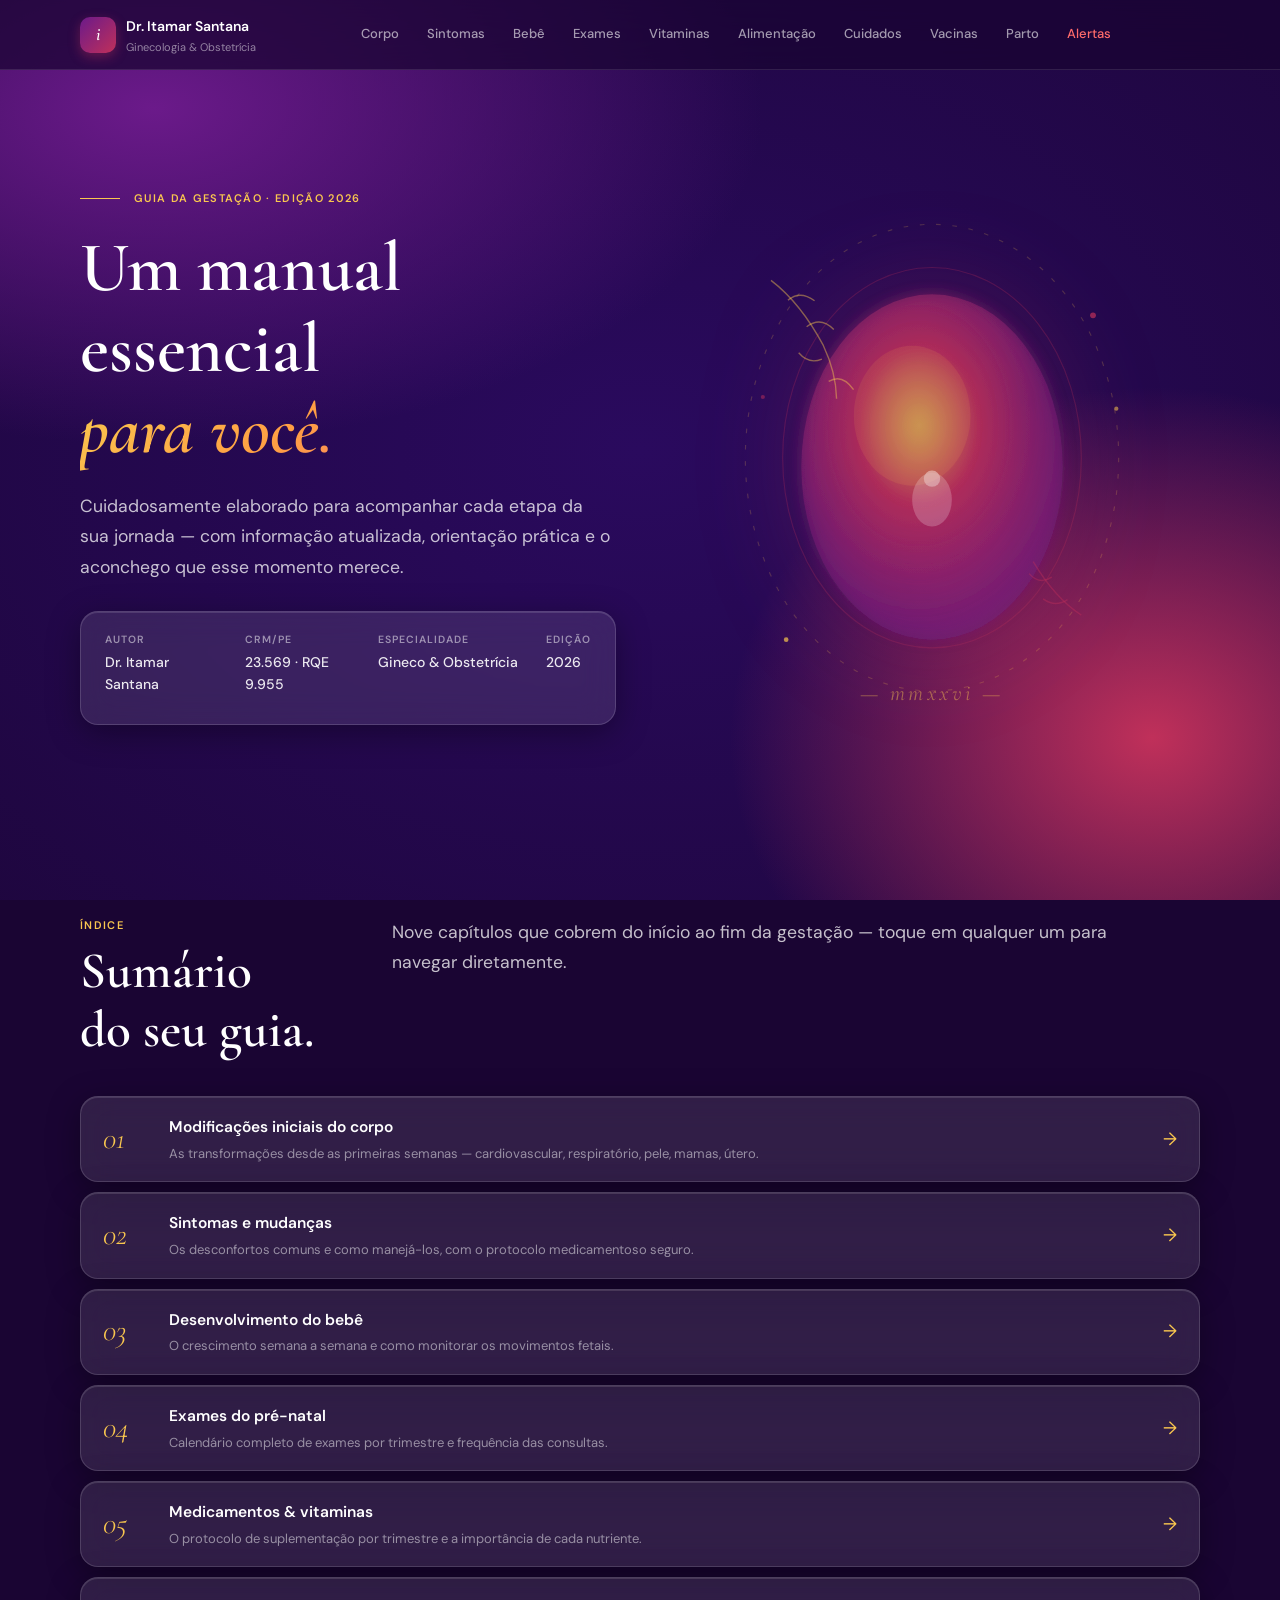
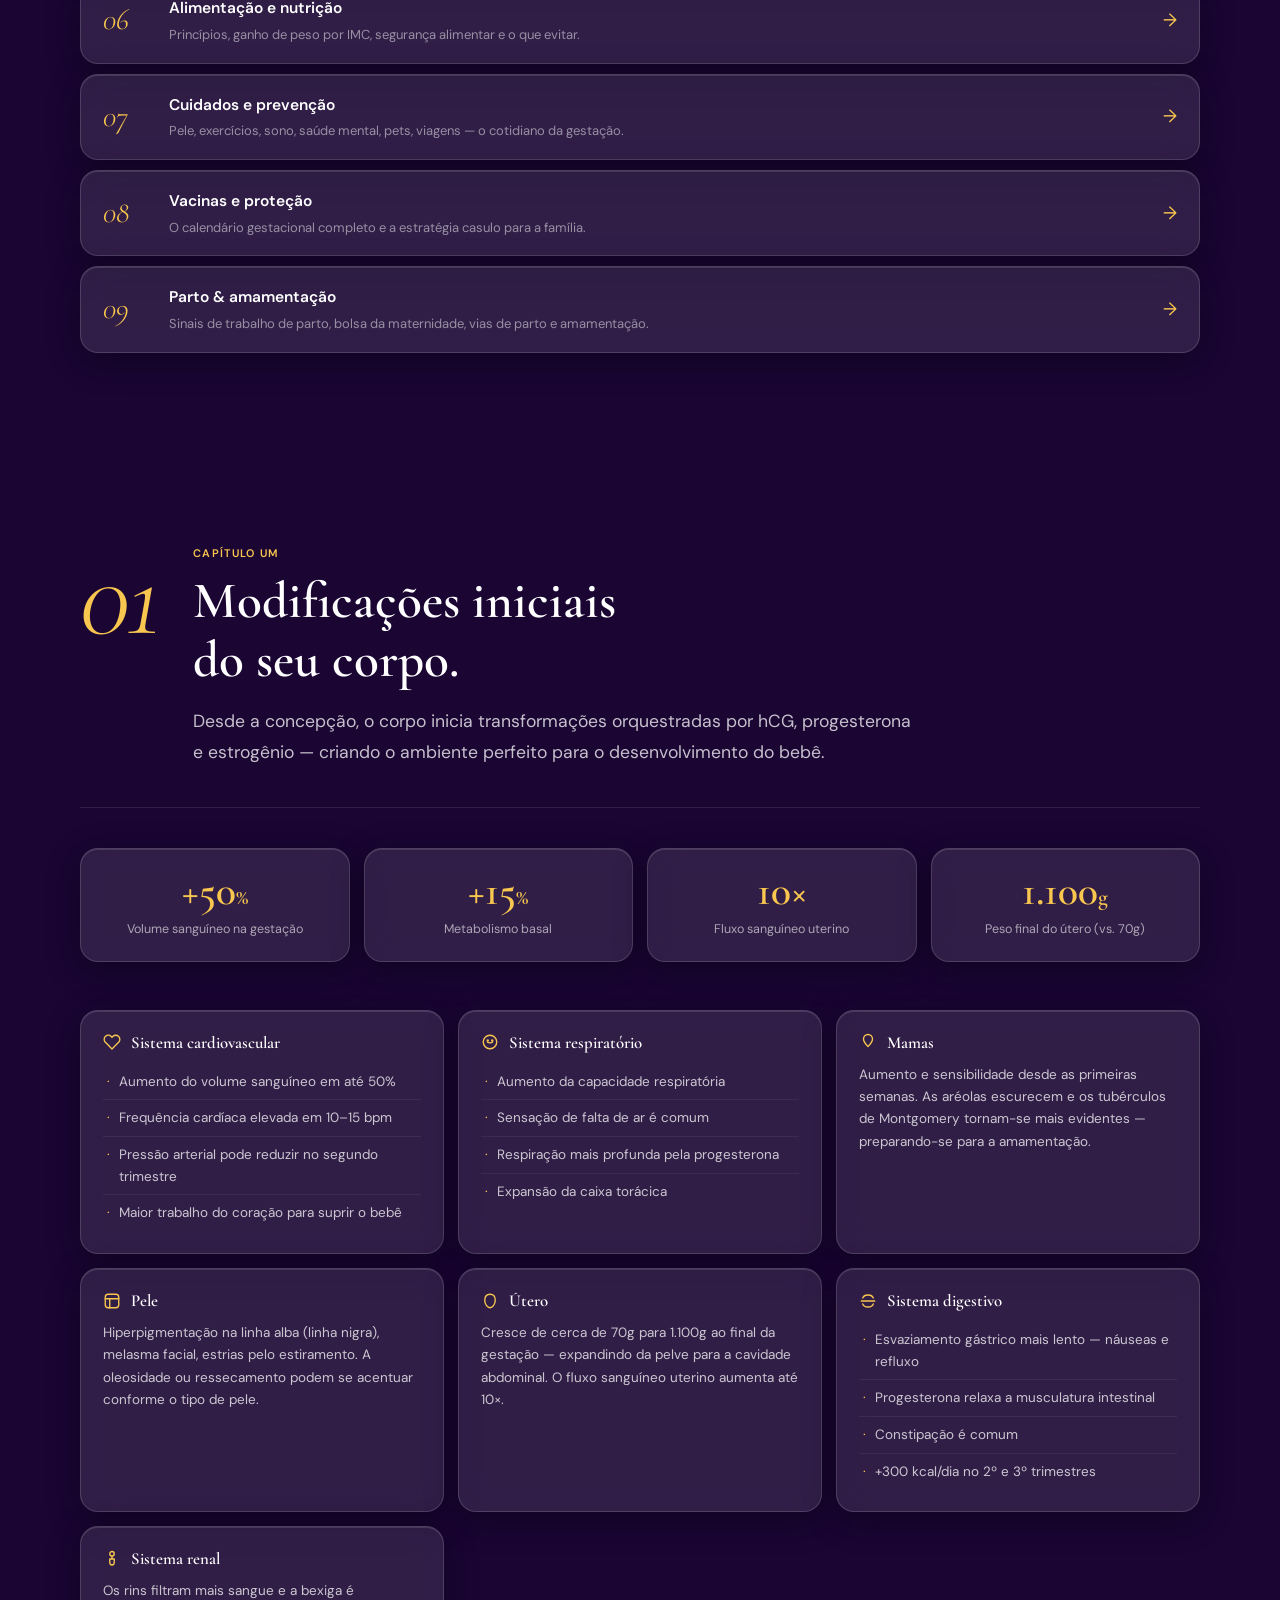
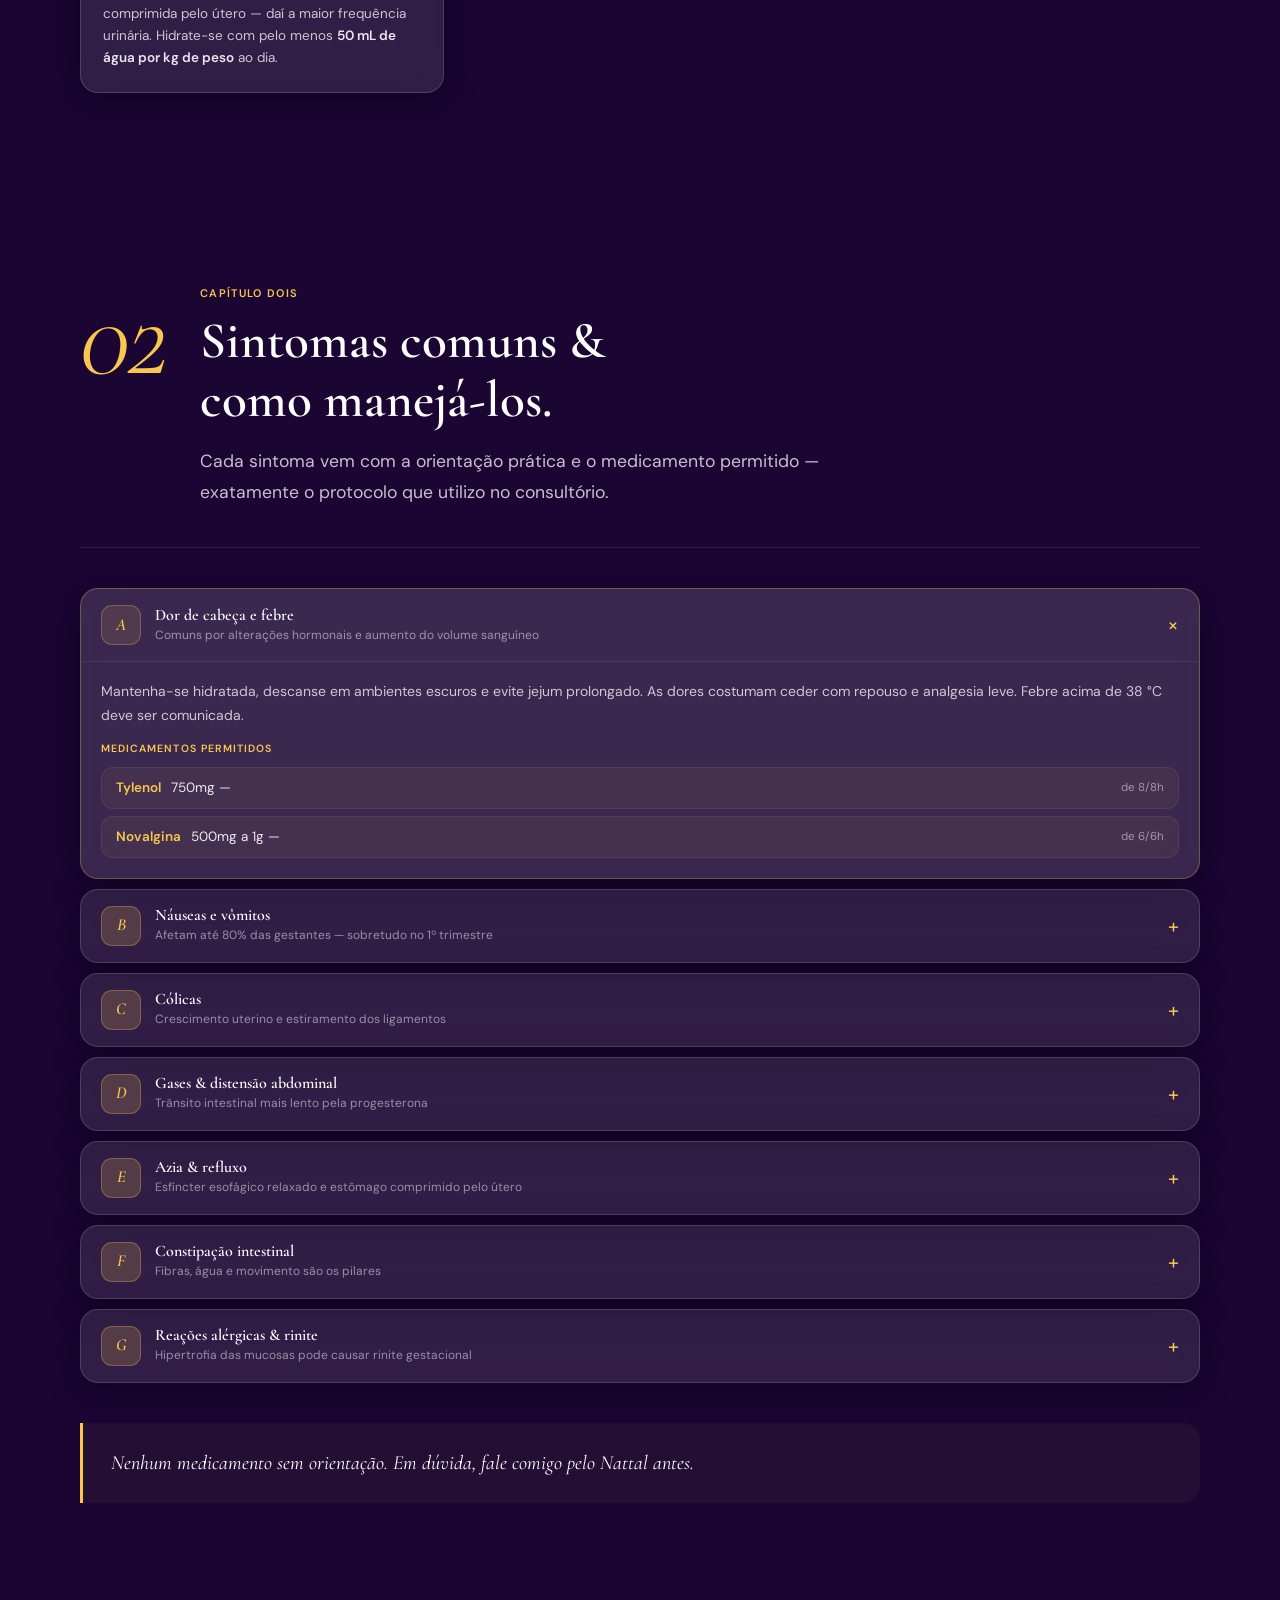
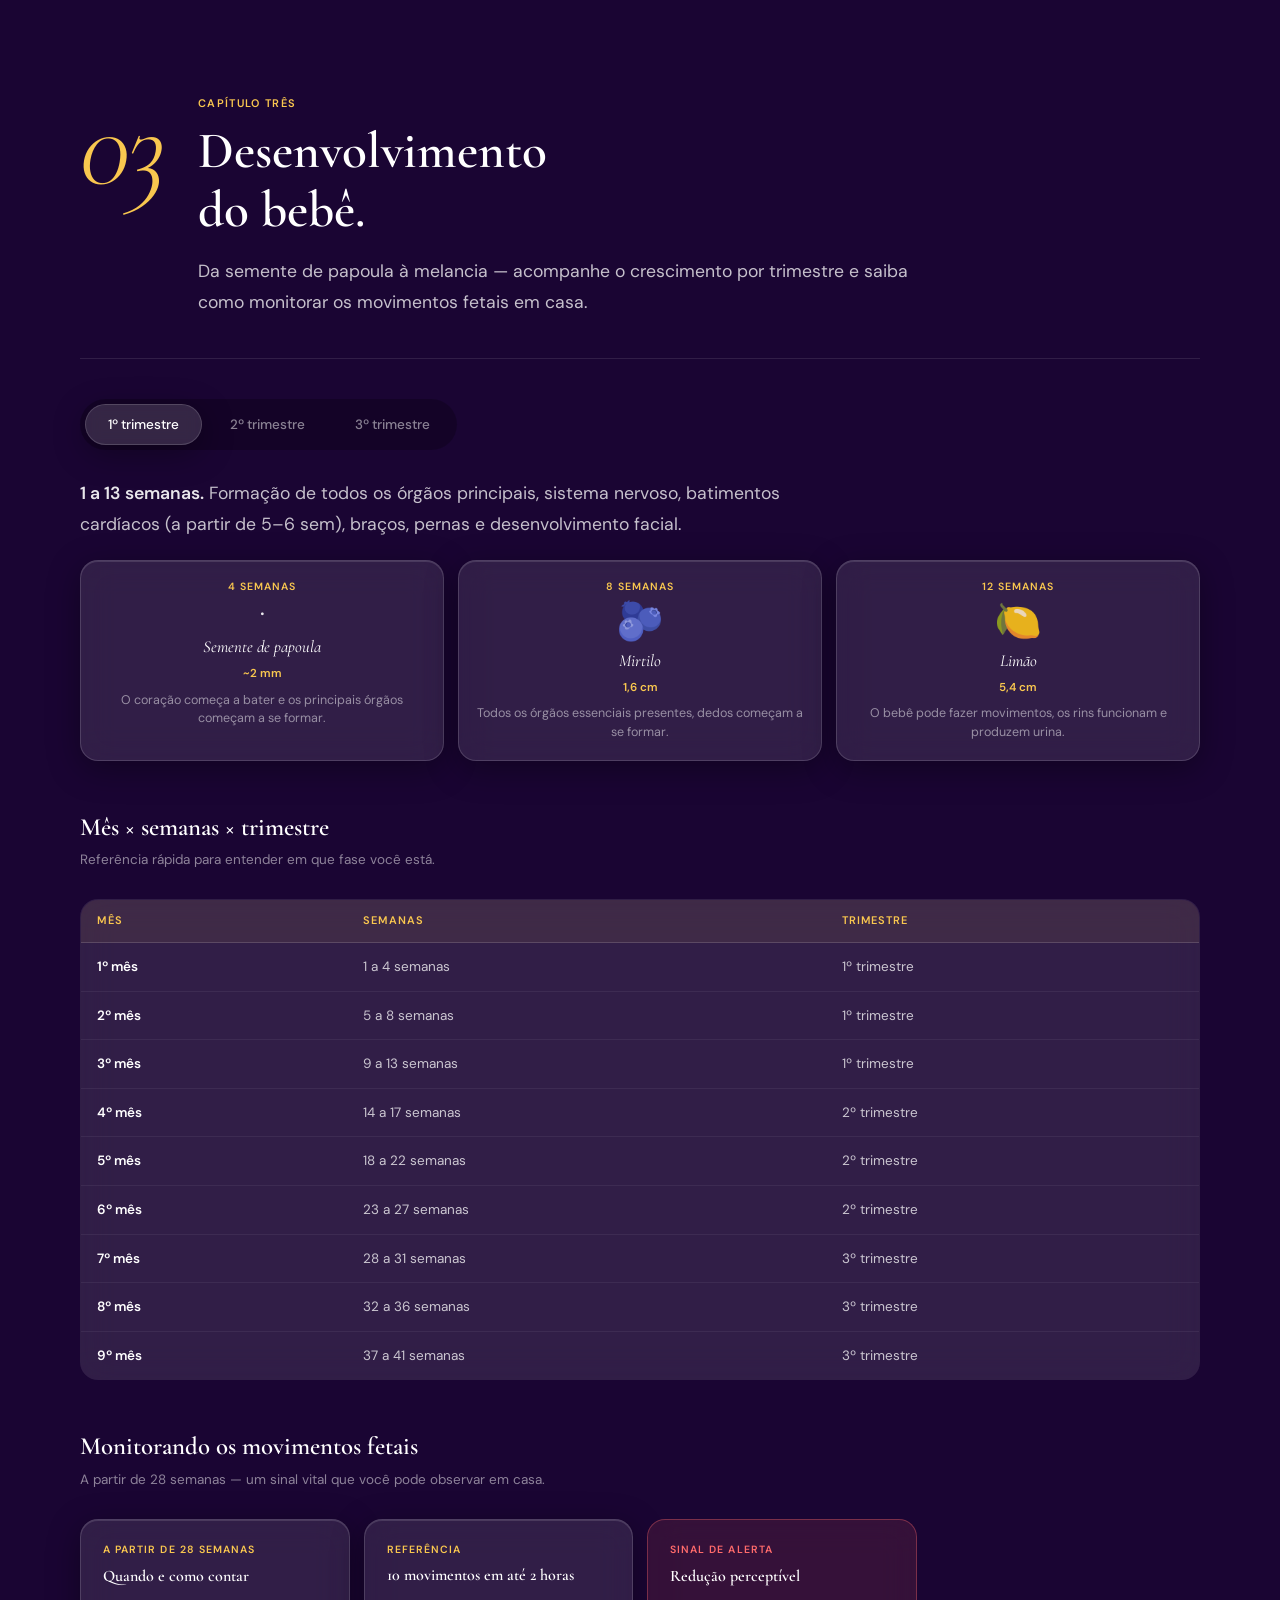
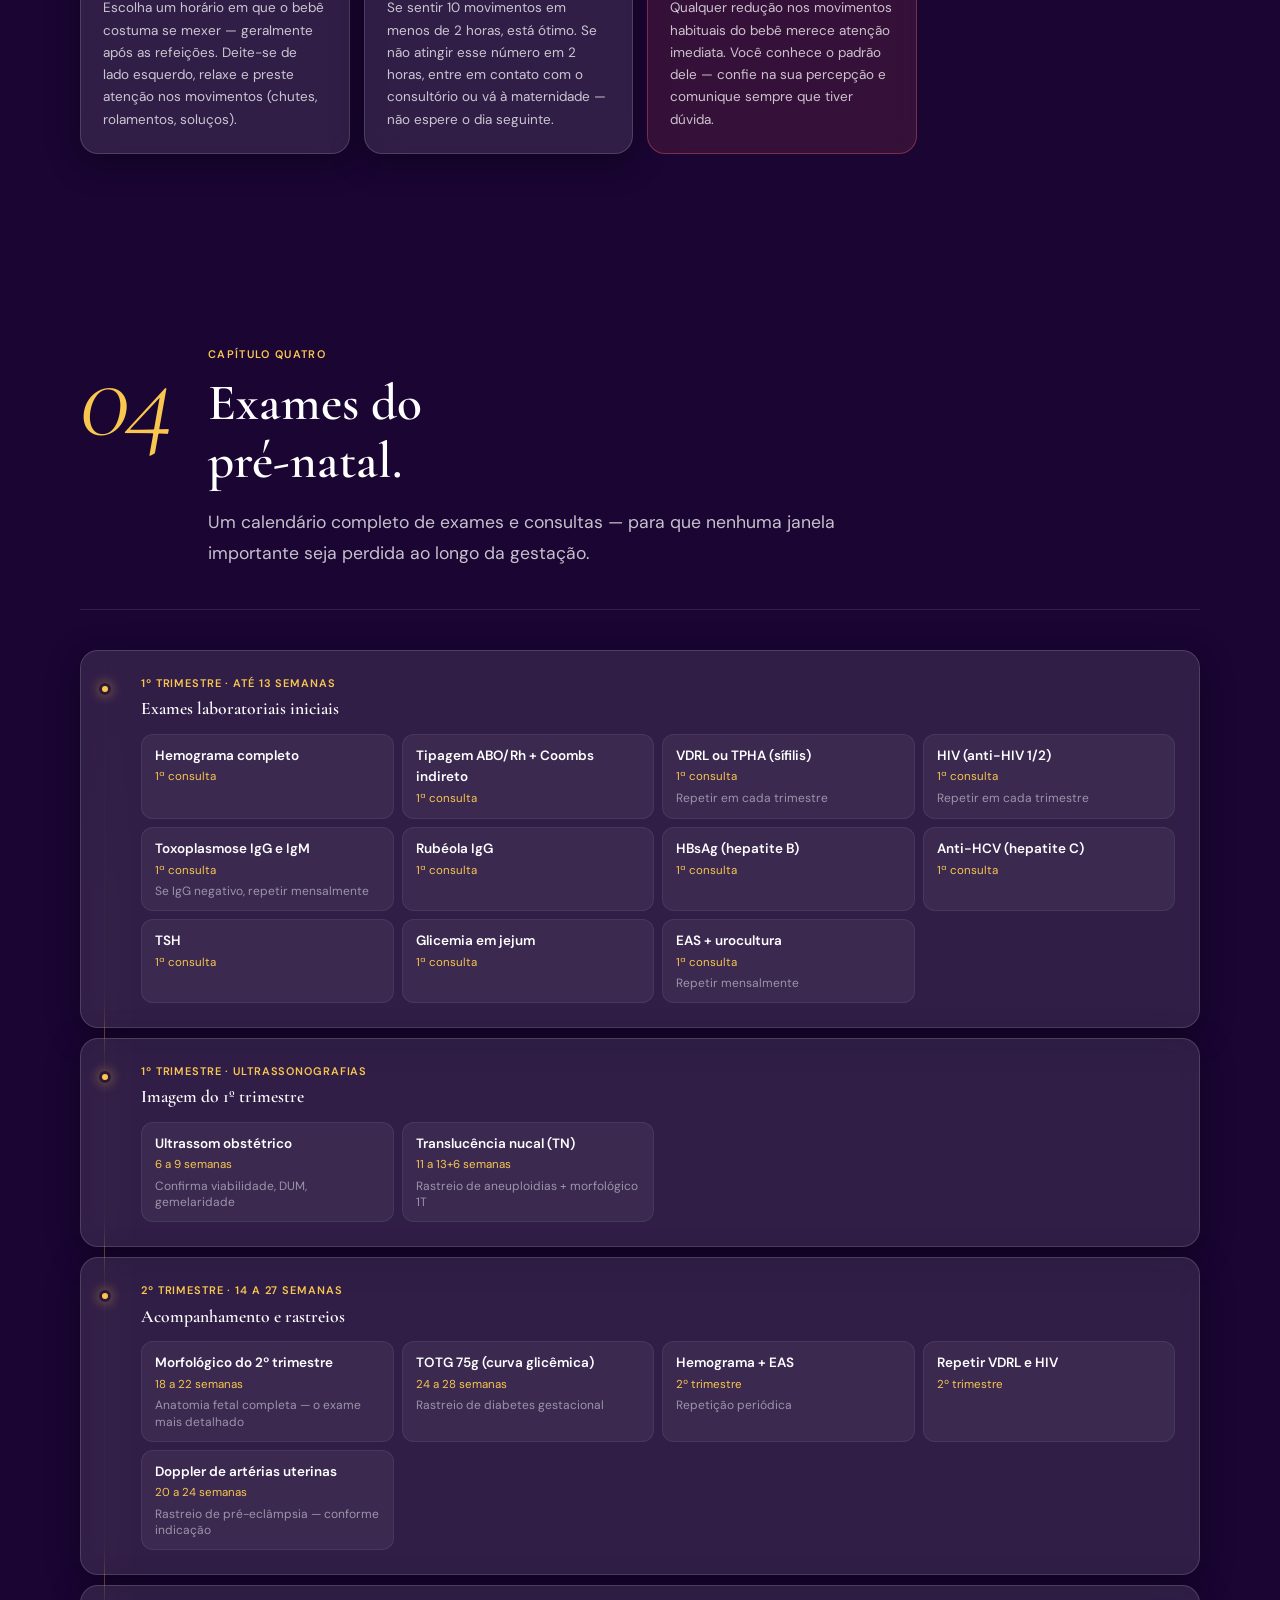
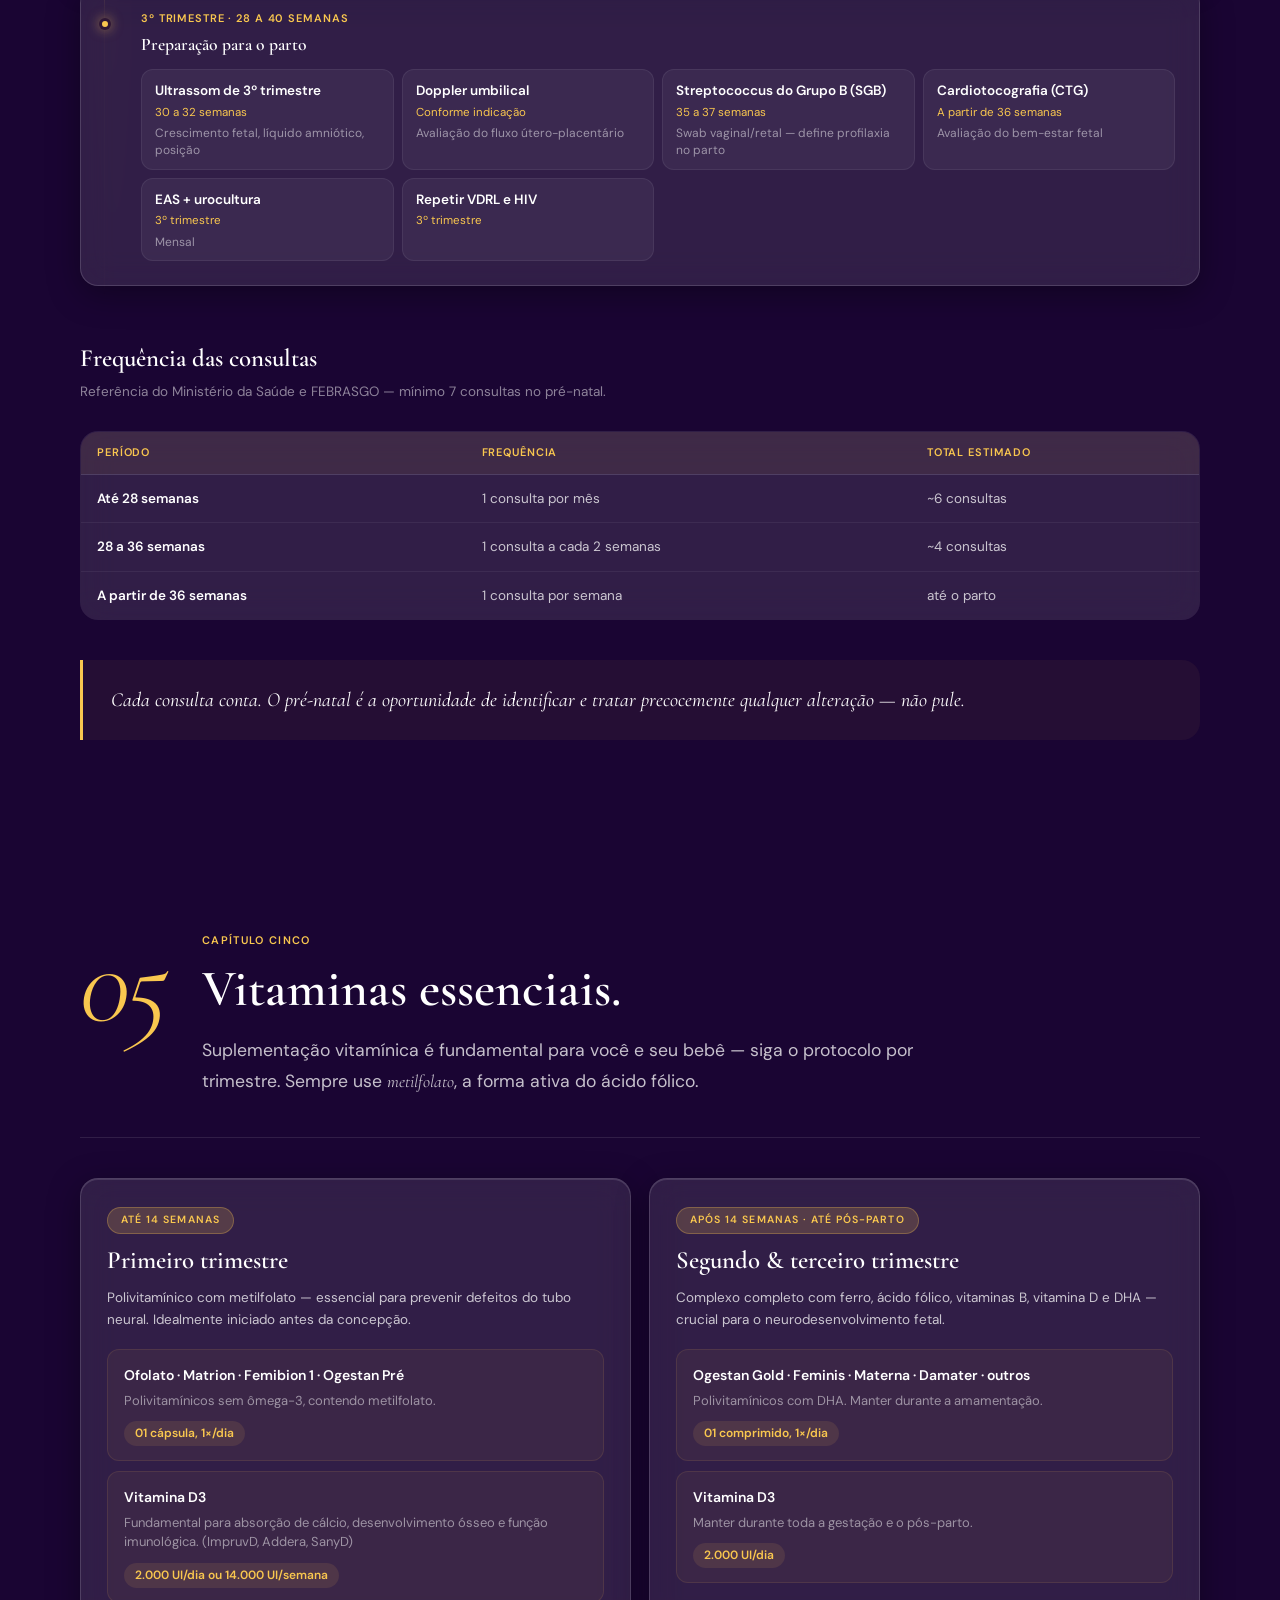
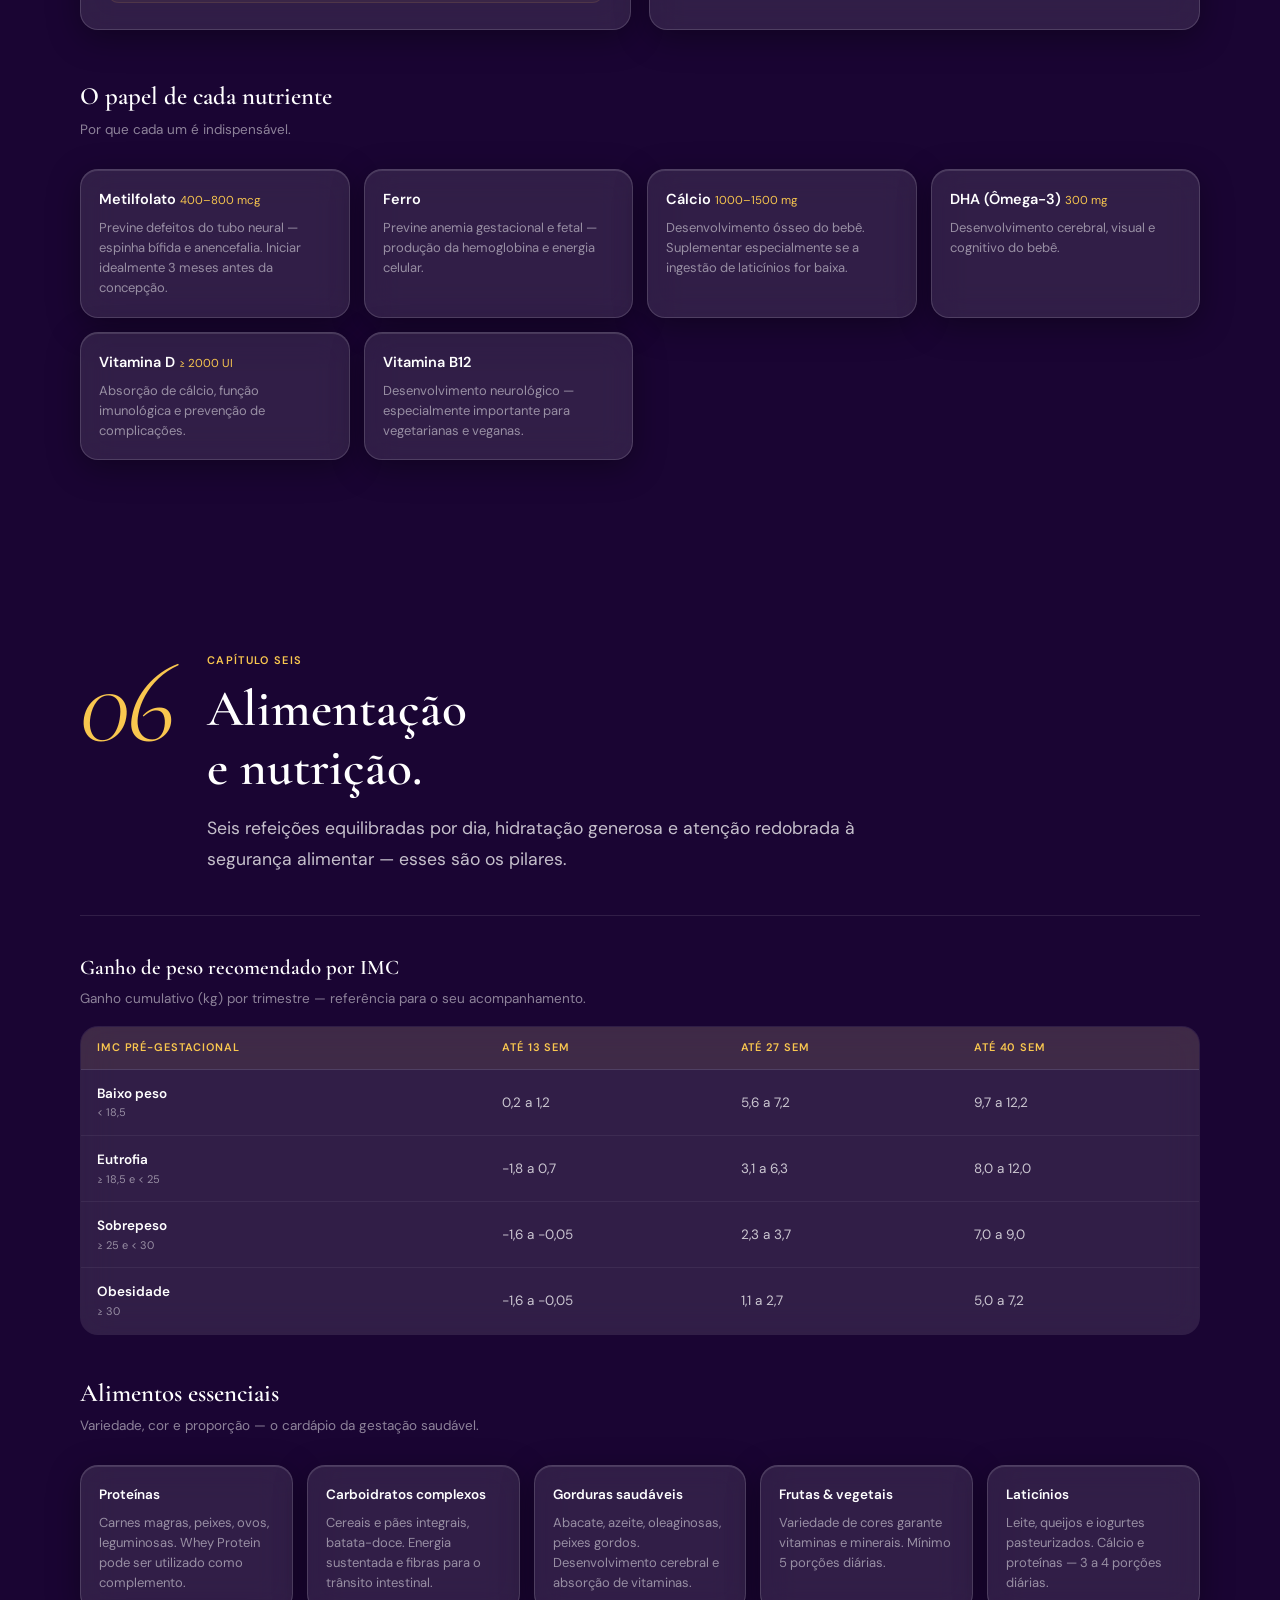
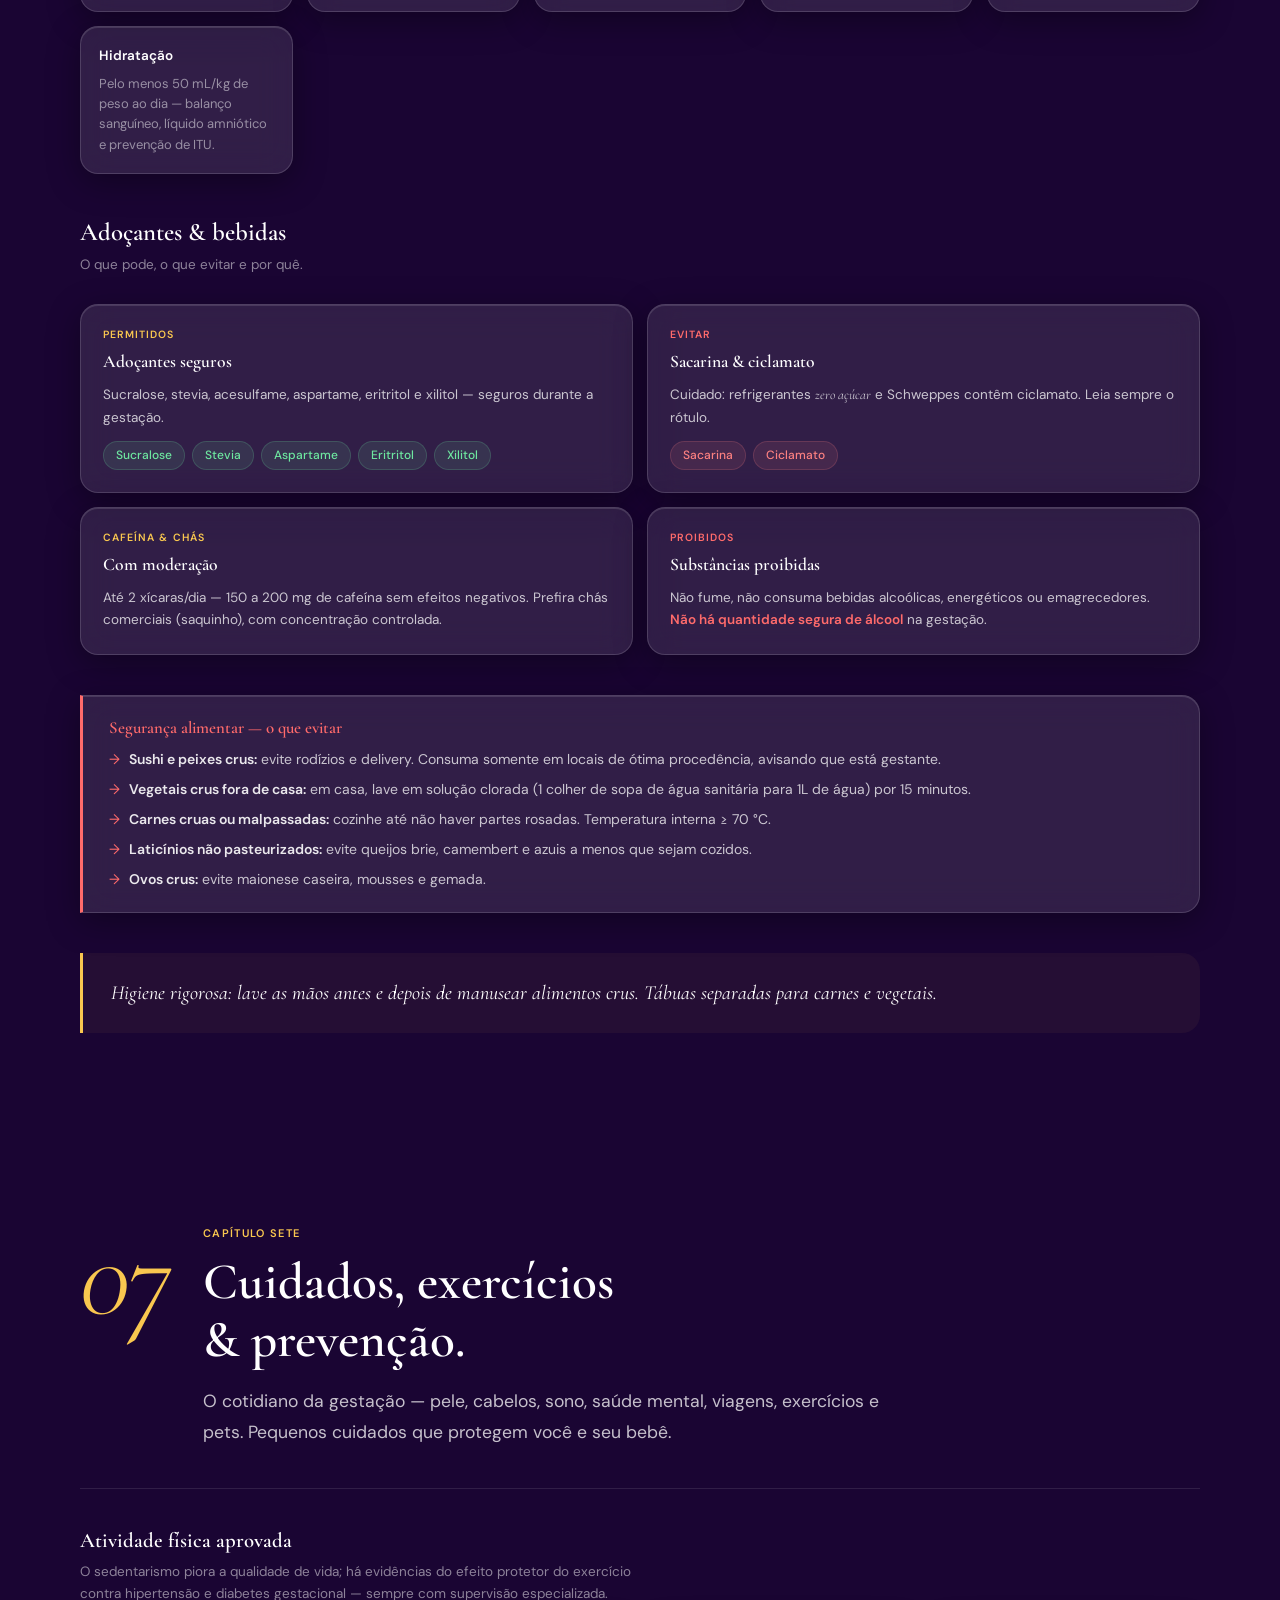
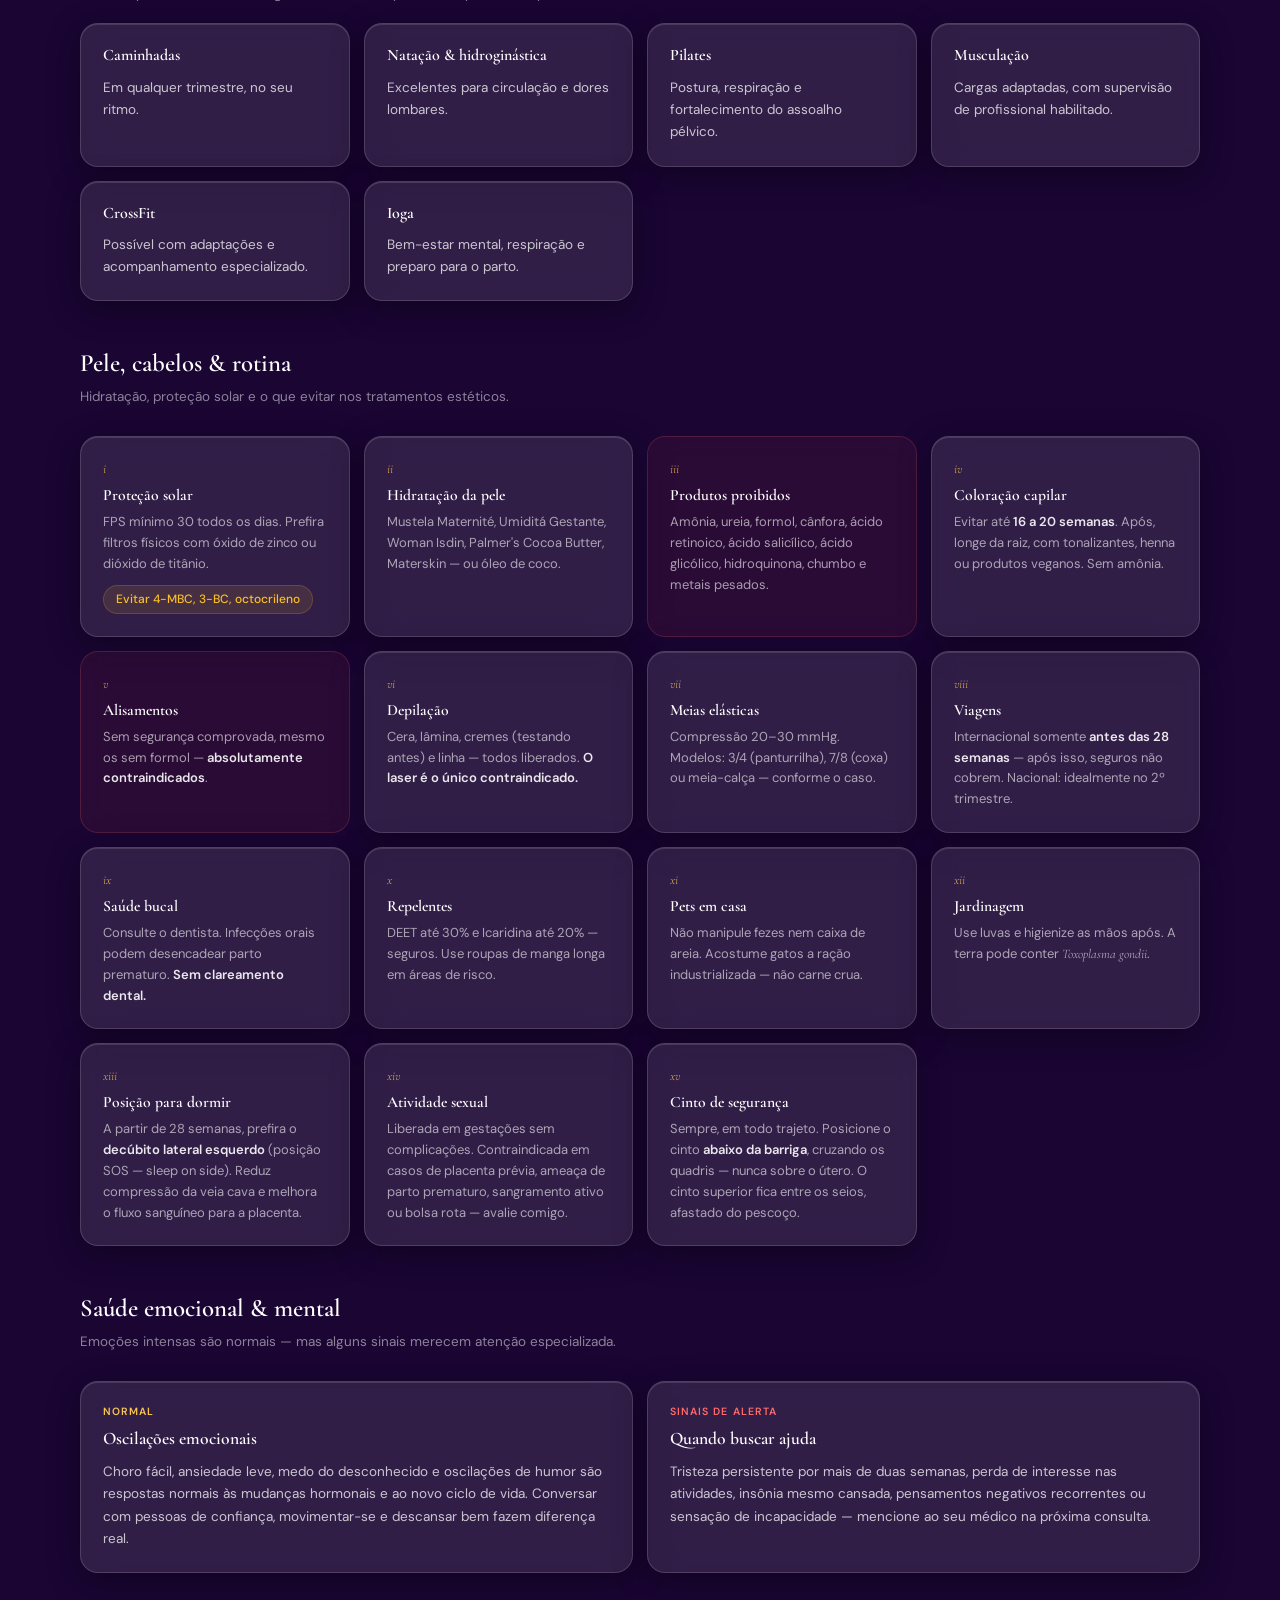
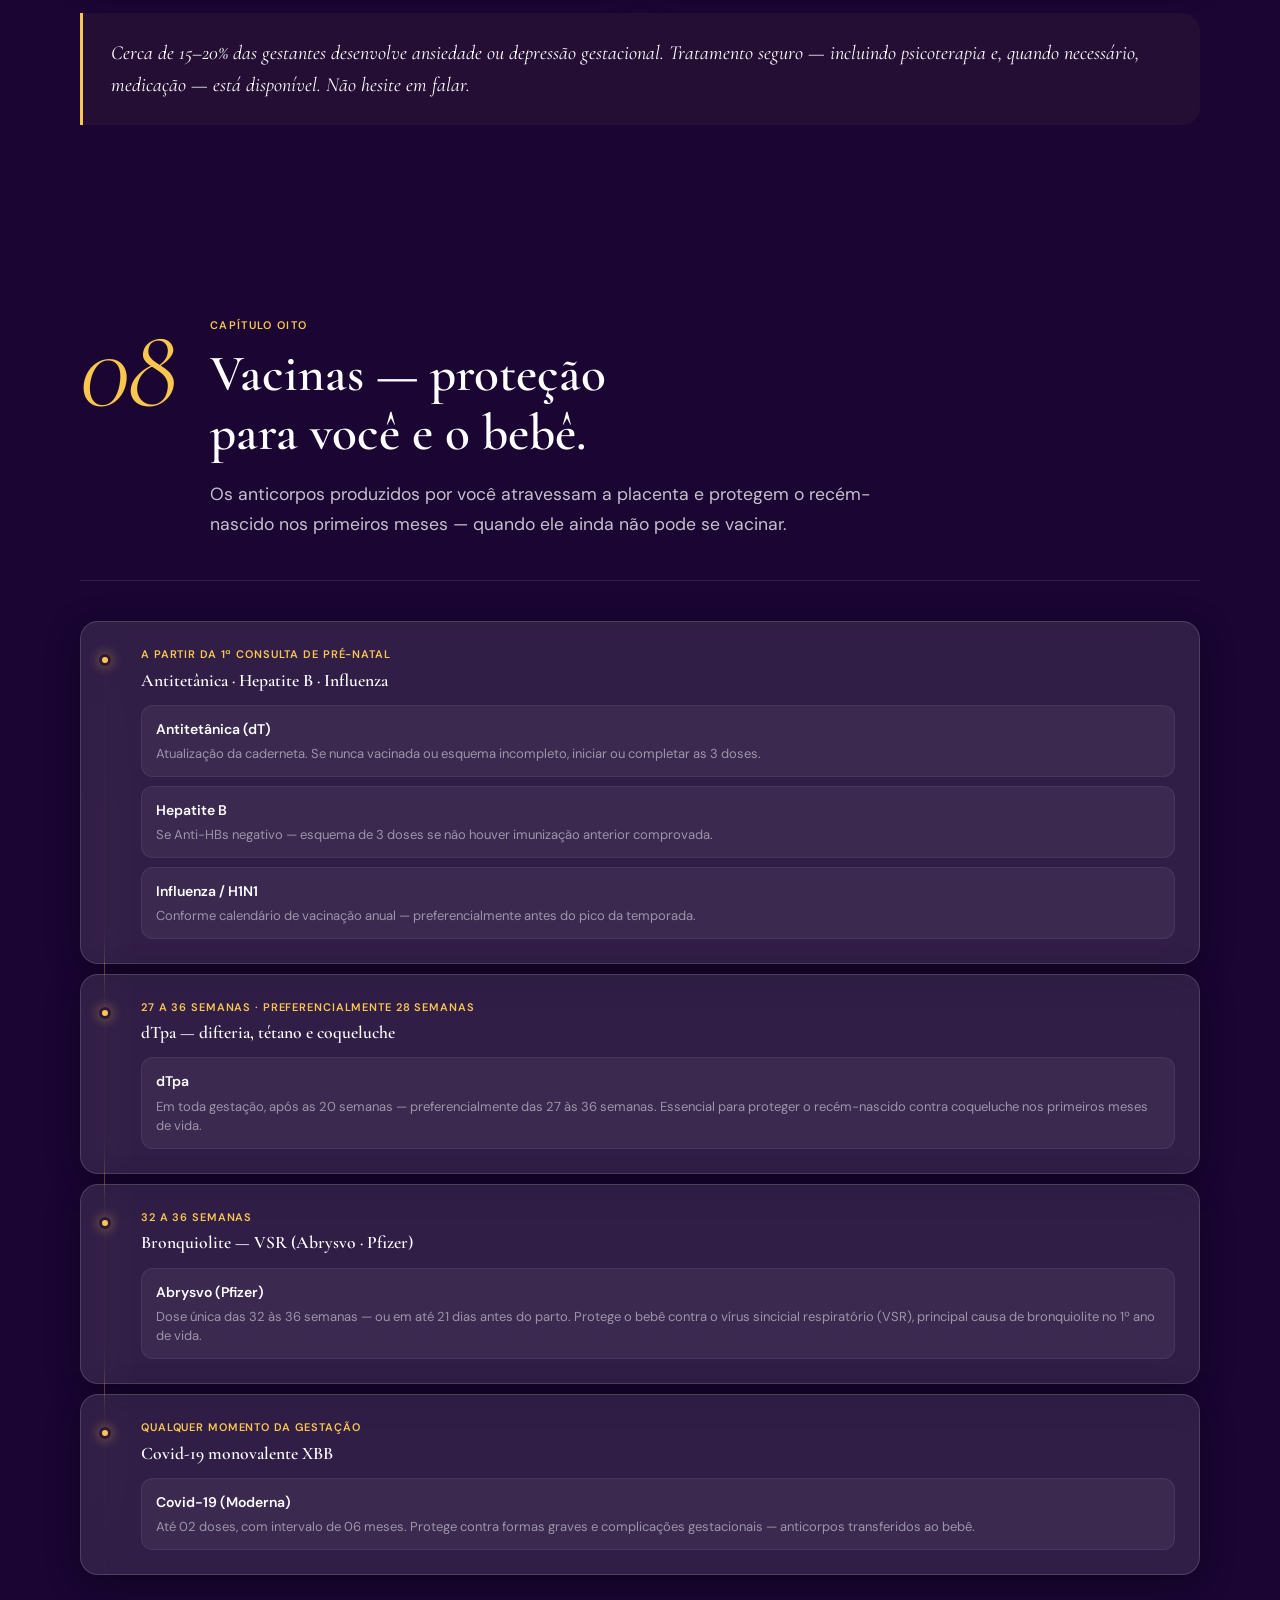
==== commit f03343a2: "Guia da Gestação v2: redesign glassmorphism premium + 9 capítulos - index.html: 9 capítulos completo" ====
--- a/index.html
+++ b/index.html
@@ -27,11 +27,12 @@
       <a href="#cap-1">Corpo</a>
       <a href="#cap-2">Sintomas</a>
       <a href="#cap-3">Bebê</a>
-      <a href="#cap-4">Vitaminas</a>
-      <a href="#cap-5">Alimentação</a>
-      <a href="#cap-6">Cuidados</a>
-      <a href="#cap-7">Vacinas</a>
-      <a href="#cap-8">Parto</a>
+      <a href="#cap-4">Exames</a>
+      <a href="#cap-5">Vitaminas</a>
+      <a href="#cap-6">Alimentação</a>
+      <a href="#cap-7">Cuidados</a>
+      <a href="#cap-8">Vacinas</a>
+      <a href="#cap-9">Parto</a>
       <a href="#alertas" class="alert-link">Alertas</a>
     </nav>
     <button class="menu-btn" id="menuBtn" aria-label="Abrir sumário">
@@ -51,11 +52,12 @@
     <a href="#cap-1" data-close><span class="num">01</span> Modificações do corpo</a>
     <a href="#cap-2" data-close><span class="num">02</span> Sintomas e mudanças</a>
     <a href="#cap-3" data-close><span class="num">03</span> Desenvolvimento do bebê</a>
-    <a href="#cap-4" data-close><span class="num">04</span> Medicamentos &amp; vitaminas</a>
-    <a href="#cap-5" data-close><span class="num">05</span> Alimentação e nutrição</a>
-    <a href="#cap-6" data-close><span class="num">06</span> Cuidados e prevenção</a>
-    <a href="#cap-7" data-close><span class="num">07</span> Vacinas</a>
-    <a href="#cap-8" data-close><span class="num">08</span> Parto &amp; amamentação</a>
+    <a href="#cap-4" data-close><span class="num">04</span> Exames do pré-natal</a>
+    <a href="#cap-5" data-close><span class="num">05</span> Medicamentos &amp; vitaminas</a>
+    <a href="#cap-6" data-close><span class="num">06</span> Alimentação e nutrição</a>
+    <a href="#cap-7" data-close><span class="num">07</span> Cuidados e prevenção</a>
+    <a href="#cap-8" data-close><span class="num">08</span> Vacinas</a>
+    <a href="#cap-9" data-close><span class="num">09</span> Parto &amp; amamentação</a>
     <a href="#alertas" data-close style="color:var(--alert)"><span class="num" style="color:var(--alert)">!</span> Sinais de alerta</a>
   </aside>
 </div>
@@ -126,22 +128,23 @@
         <span class="eyebrow">Índice</span>
         <h2>Sumário<br>do seu guia.</h2>
       </div>
-      <p class="lede">Oito capítulos que cobrem do início ao fim da gestação — toque em qualquer um para navegar diretamente.</p>
+      <p class="lede">Nove capítulos que cobrem do início ao fim da gestação — toque em qualquer um para navegar diretamente.</p>
     </div>
     <div class="toc-list">
-      <a class="glass toc-item" href="#cap-1"><span class="toc-num">01</span><span class="toc-text"><span class="toc-title">Modificações iniciais do corpo</span><span class="toc-desc">As transformações desde as primeiras semanas — sistema cardiovascular, respiratório, pele, mamas, útero.</span></span><span class="toc-arrow">→</span></a>
+      <a class="glass toc-item" href="#cap-1"><span class="toc-num">01</span><span class="toc-text"><span class="toc-title">Modificações iniciais do corpo</span><span class="toc-desc">As transformações desde as primeiras semanas — cardiovascular, respiratório, pele, mamas, útero.</span></span><span class="toc-arrow">→</span></a>
       <a class="glass toc-item" href="#cap-2"><span class="toc-num">02</span><span class="toc-text"><span class="toc-title">Sintomas e mudanças</span><span class="toc-desc">Os desconfortos comuns e como manejá-los, com o protocolo medicamentoso seguro.</span></span><span class="toc-arrow">→</span></a>
-      <a class="glass toc-item" href="#cap-3"><span class="toc-num">03</span><span class="toc-text"><span class="toc-title">Desenvolvimento do bebê</span><span class="toc-desc">O crescimento semana a semana — comparações ilustrativas e marcos importantes.</span></span><span class="toc-arrow">→</span></a>
-      <a class="glass toc-item" href="#cap-4"><span class="toc-num">04</span><span class="toc-text"><span class="toc-title">Medicamentos &amp; vitaminas</span><span class="toc-desc">O protocolo de suplementação por trimestre e a importância de cada nutriente.</span></span><span class="toc-arrow">→</span></a>
-      <a class="glass toc-item" href="#cap-5"><span class="toc-num">05</span><span class="toc-text"><span class="toc-title">Alimentação e nutrição</span><span class="toc-desc">Princípios, ganho de peso por IMC, segurança alimentar e o que evitar.</span></span><span class="toc-arrow">→</span></a>
-      <a class="glass toc-item" href="#cap-6"><span class="toc-num">06</span><span class="toc-text"><span class="toc-title">Cuidados e prevenção</span><span class="toc-desc">Pele, cabelos, viagens, exercícios, pets — o cotidiano da gestação.</span></span><span class="toc-arrow">→</span></a>
-      <a class="glass toc-item" href="#cap-7"><span class="toc-num">07</span><span class="toc-text"><span class="toc-title">Vacinas e proteção</span><span class="toc-desc">O calendário gestacional completo e a estratégia casulo para a família.</span></span><span class="toc-arrow">→</span></a>
-      <a class="glass toc-item" href="#cap-8"><span class="toc-num">08</span><span class="toc-text"><span class="toc-title">Parto &amp; amamentação</span><span class="toc-desc">As vias de parto, o plano de parto e a preparação para amamentar.</span></span><span class="toc-arrow">→</span></a>
-    </div>
-  </div>
-</section>
-
-<!-- ===================== CAP 1 — CORPO ===================== -->
+      <a class="glass toc-item" href="#cap-3"><span class="toc-num">03</span><span class="toc-text"><span class="toc-title">Desenvolvimento do bebê</span><span class="toc-desc">O crescimento semana a semana e como monitorar os movimentos fetais.</span></span><span class="toc-arrow">→</span></a>
+      <a class="glass toc-item" href="#cap-4"><span class="toc-num">04</span><span class="toc-text"><span class="toc-title">Exames do pré-natal</span><span class="toc-desc">Calendário completo de exames por trimestre e frequência das consultas.</span></span><span class="toc-arrow">→</span></a>
+      <a class="glass toc-item" href="#cap-5"><span class="toc-num">05</span><span class="toc-text"><span class="toc-title">Medicamentos &amp; vitaminas</span><span class="toc-desc">O protocolo de suplementação por trimestre e a importância de cada nutriente.</span></span><span class="toc-arrow">→</span></a>
+      <a class="glass toc-item" href="#cap-6"><span class="toc-num">06</span><span class="toc-text"><span class="toc-title">Alimentação e nutrição</span><span class="toc-desc">Princípios, ganho de peso por IMC, segurança alimentar e o que evitar.</span></span><span class="toc-arrow">→</span></a>
+      <a class="glass toc-item" href="#cap-7"><span class="toc-num">07</span><span class="toc-text"><span class="toc-title">Cuidados e prevenção</span><span class="toc-desc">Pele, exercícios, sono, saúde mental, pets, viagens — o cotidiano da gestação.</span></span><span class="toc-arrow">→</span></a>
+      <a class="glass toc-item" href="#cap-8"><span class="toc-num">08</span><span class="toc-text"><span class="toc-title">Vacinas e proteção</span><span class="toc-desc">O calendário gestacional completo e a estratégia casulo para a família.</span></span><span class="toc-arrow">→</span></a>
+      <a class="glass toc-item" href="#cap-9"><span class="toc-num">09</span><span class="toc-text"><span class="toc-title">Parto &amp; amamentação</span><span class="toc-desc">Sinais de trabalho de parto, bolsa da maternidade, vias de parto e amamentação.</span></span><span class="toc-arrow">→</span></a>
+    </div>
+  </div>
+</section>
+
+<!-- ===================== CAP 1 ===================== -->
 <section id="cap-1">
   <div class="wrap">
     <header class="chapter-open">
@@ -152,32 +155,20 @@
         <p class="lede">Desde a concepção, o corpo inicia transformações orquestradas por hCG, progesterona e estrogênio — criando o ambiente perfeito para o desenvolvimento do bebê.</p>
       </div>
     </header>
-
     <div class="stat-row">
       <div class="glass stat"><div class="num">+50<small>%</small></div><div class="lbl">Volume sanguíneo na gestação</div></div>
       <div class="glass stat"><div class="num">+15<small>%</small></div><div class="lbl">Metabolismo basal</div></div>
       <div class="glass stat"><div class="num">10×</div><div class="lbl">Fluxo sanguíneo uterino</div></div>
       <div class="glass stat"><div class="num">1.100<small>g</small></div><div class="lbl">Peso final do útero (vs. 70g)</div></div>
     </div>
-
     <div class="body-systems">
       <article class="glass card">
         <h3><span class="ico" aria-hidden="true"><svg width="18" height="18" viewBox="0 0 24 24" fill="none" stroke="currentColor" stroke-width="1.8" stroke-linecap="round" stroke-linejoin="round"><path d="M20.84 4.61a5.5 5.5 0 0 0-7.78 0L12 5.67l-1.06-1.06a5.5 5.5 0 0 0-7.78 7.78l1.06 1.06L12 21.23l7.78-7.78 1.06-1.06a5.5 5.5 0 0 0 0-7.78z"/></svg></span>Sistema cardiovascular</h3>
-        <ul>
-          <li>Aumento do volume sanguíneo em até 50%</li>
-          <li>Frequência cardíaca elevada em 10–15 bpm</li>
-          <li>Pressão arterial pode reduzir no segundo trimestre</li>
-          <li>Maior trabalho do coração para suprir o bebê</li>
-        </ul>
+        <ul><li>Aumento do volume sanguíneo em até 50%</li><li>Frequência cardíaca elevada em 10–15 bpm</li><li>Pressão arterial pode reduzir no segundo trimestre</li><li>Maior trabalho do coração para suprir o bebê</li></ul>
       </article>
       <article class="glass card">
         <h3><span class="ico" aria-hidden="true"><svg width="18" height="18" viewBox="0 0 24 24" fill="none" stroke="currentColor" stroke-width="1.8" stroke-linecap="round" stroke-linejoin="round"><circle cx="12" cy="12" r="9"/><path d="M8.5 12c1.5 1.5 5.5 1.5 7 0"/><circle cx="9" cy="10" r=".7" fill="currentColor"/><circle cx="15" cy="10" r=".7" fill="currentColor"/></svg></span>Sistema respiratório</h3>
-        <ul>
-          <li>Aumento da capacidade respiratória</li>
-          <li>Sensação de falta de ar é comum</li>
-          <li>Respiração mais profunda pela progesterona</li>
-          <li>Expansão da caixa torácica</li>
-        </ul>
+        <ul><li>Aumento da capacidade respiratória</li><li>Sensação de falta de ar é comum</li><li>Respiração mais profunda pela progesterona</li><li>Expansão da caixa torácica</li></ul>
       </article>
       <article class="glass card">
         <h3><span class="ico" aria-hidden="true"><svg width="18" height="18" viewBox="0 0 24 24" fill="none" stroke="currentColor" stroke-width="1.8" stroke-linecap="round" stroke-linejoin="round"><path d="M12 2a6 6 0 0 1 6 6c0 4-3 7-6 10C9 15 6 12 6 8a6 6 0 0 1 6-6z"/></svg></span>Mamas</h3>
@@ -193,12 +184,7 @@
       </article>
       <article class="glass card">
         <h3><span class="ico" aria-hidden="true"><svg width="18" height="18" viewBox="0 0 24 24" fill="none" stroke="currentColor" stroke-width="1.8" stroke-linecap="round" stroke-linejoin="round"><path d="M5 8c1-3 4-4 7-4s6 1 7 4M5 16c1 3 4 4 7 4s6-1 7-4M3 12h18"/></svg></span>Sistema digestivo</h3>
-        <ul>
-          <li>Esvaziamento gástrico mais lento — náuseas e refluxo</li>
-          <li>Progesterona relaxa a musculatura intestinal</li>
-          <li>Constipação é comum</li>
-          <li>+300 kcal/dia no 2º e 3º trimestres</li>
-        </ul>
+        <ul><li>Esvaziamento gástrico mais lento — náuseas e refluxo</li><li>Progesterona relaxa a musculatura intestinal</li><li>Constipação é comum</li><li>+300 kcal/dia no 2º e 3º trimestres</li></ul>
       </article>
       <article class="glass card">
         <h3><span class="ico" aria-hidden="true"><svg width="18" height="18" viewBox="0 0 24 24" fill="none" stroke="currentColor" stroke-width="1.8" stroke-linecap="round" stroke-linejoin="round"><ellipse cx="12" cy="5" rx="3" ry="3"/><path d="M12 8v4M9 16c0 2.5 1.5 4 3 4s3-1.5 3-4v-4H9v4z"/></svg></span>Sistema renal</h3>
@@ -208,7 +194,7 @@
   </div>
 </section>
 
-<!-- ===================== CAP 2 — SINTOMAS ===================== -->
+<!-- ===================== CAP 2 ===================== -->
 <section id="cap-2">
   <div class="wrap">
     <header class="chapter-open">
@@ -219,91 +205,48 @@
         <p class="lede">Cada sintoma vem com a orientação prática e o medicamento permitido — exatamente o protocolo que utilizo no consultório.</p>
       </div>
     </header>
-
     <div class="symptoms">
       <details class="sym" open>
         <summary><span class="sym-ico">A</span><div><h3>Dor de cabeça e febre</h3><div class="sym-sub">Comuns por alterações hormonais e aumento do volume sanguíneo</div></div><span class="chev">+</span></summary>
-        <div class="sym-body">
-          <p>Mantenha-se hidratada, descanse em ambientes escuros e evite jejum prolongado. As dores costumam ceder com repouso e analgesia leve. Febre acima de 38 °C deve ser comunicada.</p>
-          <div class="sym-meds"><div class="lbl">Medicamentos permitidos</div><ul>
-            <li><strong>Tylenol</strong> 750mg — <span class="dose">de 8/8h</span></li>
-            <li><strong>Novalgina</strong> 500mg a 1g — <span class="dose">de 6/6h</span></li>
-          </ul></div>
-        </div>
+        <div class="sym-body"><p>Mantenha-se hidratada, descanse em ambientes escuros e evite jejum prolongado. As dores costumam ceder com repouso e analgesia leve. Febre acima de 38 °C deve ser comunicada.</p>
+          <div class="sym-meds"><div class="lbl">Medicamentos permitidos</div><ul><li><strong>Tylenol</strong> 750mg — <span class="dose">de 8/8h</span></li><li><strong>Novalgina</strong> 500mg a 1g — <span class="dose">de 6/6h</span></li></ul></div></div>
       </details>
-
       <details class="sym">
         <summary><span class="sym-ico">B</span><div><h3>Náuseas e vômitos</h3><div class="sym-sub">Afetam até 80% das gestantes — sobretudo no 1º trimestre</div></div><span class="chev">+</span></summary>
-        <div class="sym-body">
-          <p>Faça refeições pequenas e frequentes, evite alimentos gordurosos e cheiros fortes. Gengibre e vitamina B6 podem ajudar. Tente comer um lanche seco antes de levantar pela manhã.</p>
-          <div class="sym-meds"><div class="lbl">Medicamentos permitidos</div><ul>
-            <li><strong>Meclin Jet</strong> 25mg ou 50mg — <span class="dose">de 8/8h</span></li>
-            <li><strong>Vonau flash / Enavo ODT / Nautex</strong> 8mg — <span class="dose">de 8/8h</span></li>
-            <li><strong>Dramin B6</strong> — <span class="dose">de 8/8h</span></li>
-          </ul></div>
-        </div>
+        <div class="sym-body"><p>Faça refeições pequenas e frequentes, evite alimentos gordurosos e cheiros fortes. Gengibre e vitamina B6 podem ajudar. Tente comer um lanche seco antes de levantar pela manhã.</p>
+          <div class="sym-meds"><div class="lbl">Medicamentos permitidos</div><ul><li><strong>Meclin Jet</strong> 25mg ou 50mg — <span class="dose">de 8/8h</span></li><li><strong>Vonau flash / Enavo ODT / Nautex</strong> 8mg — <span class="dose">de 8/8h</span></li><li><strong>Dramin B6</strong> — <span class="dose">de 8/8h</span></li></ul></div></div>
       </details>
-
       <details class="sym">
         <summary><span class="sym-ico">C</span><div><h3>Cólicas</h3><div class="sym-sub">Crescimento uterino e estiramento dos ligamentos</div></div><span class="chev">+</span></summary>
-        <div class="sym-body">
-          <p>Cólicas leves são normais. Aplique compressas mornas, descanse e mantenha-se hidratada. Cólicas intensas com sangramento ou contrações regulares devem ser comunicadas imediatamente.</p>
-          <div class="sym-meds"><div class="lbl">Medicamento permitido</div><ul>
-            <li><strong>Buscopam Composto ou Duo</strong> — <span class="dose">01 cp, de 6/6h</span></li>
-          </ul></div>
-        </div>
+        <div class="sym-body"><p>Cólicas leves são normais. Aplique compressas mornas, descanse e mantenha-se hidratada. Cólicas intensas com sangramento ou contrações regulares devem ser comunicadas imediatamente.</p>
+          <div class="sym-meds"><div class="lbl">Medicamento permitido</div><ul><li><strong>Buscopam Composto ou Duo</strong> — <span class="dose">01 cp, de 6/6h</span></li></ul></div></div>
       </details>
-
       <details class="sym">
         <summary><span class="sym-ico">D</span><div><h3>Gases &amp; distensão abdominal</h3><div class="sym-sub">Trânsito intestinal mais lento pela progesterona</div></div><span class="chev">+</span></summary>
-        <div class="sym-body">
-          <p>Evite alimentos que produzem gases (feijão, brócolis, refrigerantes), mastigue bem e pratique caminhadas leves após as refeições.</p>
-          <div class="sym-meds"><div class="lbl">Medicamento permitido</div><ul>
-            <li><strong>Simeticona / Luftal Max</strong> 125mg — <span class="dose">de 6/6h</span></li>
-          </ul></div>
-        </div>
+        <div class="sym-body"><p>Evite alimentos que produzem gases (feijão, brócolis, refrigerantes), mastigue bem e pratique caminhadas leves após as refeições.</p>
+          <div class="sym-meds"><div class="lbl">Medicamento permitido</div><ul><li><strong>Simeticona / Luftal Max</strong> 125mg — <span class="dose">de 6/6h</span></li></ul></div></div>
       </details>
-
       <details class="sym">
         <summary><span class="sym-ico">E</span><div><h3>Azia &amp; refluxo</h3><div class="sym-sub">Esfíncter esofágico relaxado e estômago comprimido pelo útero</div></div><span class="chev">+</span></summary>
-        <div class="sym-body">
-          <p>Evite deitar logo após comer, eleve a cabeceira da cama, faça refeições menores e evite alimentos ácidos, gordurosos e condimentados.</p>
-          <div class="sym-meds"><div class="lbl">Medicamento permitido</div><ul>
-            <li><strong>Mylanta plus</strong> 10mL — <span class="dose">de 6/6h ou após as refeições</span></li>
-          </ul></div>
-        </div>
+        <div class="sym-body"><p>Evite deitar logo após comer, eleve a cabeceira da cama, faça refeições menores e evite alimentos ácidos, gordurosos e condimentados.</p>
+          <div class="sym-meds"><div class="lbl">Medicamento permitido</div><ul><li><strong>Mylanta plus</strong> 10mL — <span class="dose">de 6/6h ou após as refeições</span></li></ul></div></div>
       </details>
-
       <details class="sym">
         <summary><span class="sym-ico">F</span><div><h3>Constipação intestinal</h3><div class="sym-sub">Fibras, água e movimento são os pilares</div></div><span class="chev">+</span></summary>
-        <div class="sym-body">
-          <p>Aumente a ingestão de fibras (frutas, verduras, integrais), beba bastante água, pratique exercícios e estabeleça uma rotina para evacuar — tente sempre no mesmo horário.</p>
-          <div class="sym-meds"><div class="lbl">Medicamentos permitidos</div><ul>
-            <li><strong>Naturetti / Tamarine / Fibra alimentar</strong> — <span class="dose">cápsula, geleia ou sachê, 12/12h</span></li>
-            <li><strong>Muvinlax</strong> — <span class="dose">01 sachê pela manhã</span></li>
-            <li><strong>ProHN Fibras</strong> — <span class="dose">1×/dia</span></li>
-          </ul></div>
-        </div>
+        <div class="sym-body"><p>Aumente a ingestão de fibras (frutas, verduras, integrais), beba bastante água, pratique exercícios e estabeleça uma rotina para evacuar — tente sempre no mesmo horário.</p>
+          <div class="sym-meds"><div class="lbl">Medicamentos permitidos</div><ul><li><strong>Naturetti / Tamarine / Fibra alimentar</strong> — <span class="dose">cápsula, geleia ou sachê, 12/12h</span></li><li><strong>Muvinlax</strong> — <span class="dose">01 sachê pela manhã</span></li><li><strong>ProHN Fibras</strong> — <span class="dose">1×/dia</span></li></ul></div></div>
       </details>
-
       <details class="sym">
         <summary><span class="sym-ico">G</span><div><h3>Reações alérgicas &amp; rinite</h3><div class="sym-sub">Hipertrofia das mucosas pode causar rinite gestacional</div></div><span class="chev">+</span></summary>
-        <div class="sym-body">
-          <p>Identifique e evite gatilhos, mantenha ambientes limpos e arejados. Mesmo pacientes sem histórico podem desenvolver rinite gestacional pela hipertrofia das mucosas.</p>
-          <div class="sym-meds"><div class="lbl">Medicamentos permitidos</div><ul>
-            <li><strong>Allegra</strong> 120mg — <span class="dose">01 cp VO, 1×/dia</span></li>
-            <li><strong>Loratadina</strong> 10mg — <span class="dose">01 cp VO, 1×/dia</span></li>
-            <li><strong>Levocetirizina</strong> 10mg — <span class="dose">01 cp VO, 1×/dia</span></li>
-          </ul></div>
-        </div>
+        <div class="sym-body"><p>Identifique e evite gatilhos, mantenha ambientes limpos e arejados. Mesmo pacientes sem histórico podem desenvolver rinite gestacional pela hipertrofia das mucosas.</p>
+          <div class="sym-meds"><div class="lbl">Medicamentos permitidos</div><ul><li><strong>Allegra</strong> 120mg — <span class="dose">01 cp VO, 1×/dia</span></li><li><strong>Loratadina</strong> 10mg — <span class="dose">01 cp VO, 1×/dia</span></li><li><strong>Levocetirizina</strong> 10mg — <span class="dose">01 cp VO, 1×/dia</span></li></ul></div></div>
       </details>
     </div>
-
     <p class="pullquote">Nenhum medicamento sem orientação. Em dúvida, fale comigo pelo Nattal antes.</p>
   </div>
 </section>
 
-<!-- ===================== CAP 3 — BEBÊ ===================== -->
+<!-- ===================== CAP 3 ===================== -->
 <section id="cap-3">
   <div class="wrap">
     <header class="chapter-open">
@@ -311,16 +254,14 @@
       <div class="chapter-meta">
         <span class="eyebrow">Capítulo três</span>
         <h2>Desenvolvimento<br>do bebê.</h2>
-        <p class="lede">Da semente de papoula à melancia — acompanhe o crescimento por trimestre, com os marcos mais marcantes de cada fase.</p>
+        <p class="lede">Da semente de papoula à melancia — acompanhe o crescimento por trimestre e saiba como monitorar os movimentos fetais em casa.</p>
       </div>
     </header>
-
     <div class="tri-tabs" role="tablist" aria-label="Trimestres da gestação">
       <button class="tri-tab is-active" data-tab="t1" role="tab" aria-selected="true">1º trimestre</button>
       <button class="tri-tab" data-tab="t2" role="tab" aria-selected="false">2º trimestre</button>
       <button class="tri-tab" data-tab="t3" role="tab" aria-selected="false">3º trimestre</button>
     </div>
-
     <div class="tri-content is-active" id="t1" role="tabpanel">
       <p class="lede" style="margin-bottom:20px"><strong>1 a 13 semanas.</strong> Formação de todos os órgãos principais, sistema nervoso, batimentos cardíacos (a partir de 5–6 sem), braços, pernas e desenvolvimento facial.</p>
       <div class="fruit-grid">
@@ -329,7 +270,6 @@
         <div class="glass fruit"><div class="week">12 semanas</div><div class="emoji">🍋</div><div class="name">Limão</div><div class="size">5,4 cm</div><div class="desc">O bebê pode fazer movimentos, os rins funcionam e produzem urina.</div></div>
       </div>
     </div>
-
     <div class="tri-content" id="t2" role="tabpanel">
       <p class="lede" style="margin-bottom:20px"><strong>14 a 27 semanas.</strong> Crescimento acelerado, movimentos perceptíveis, audição, impressões digitais, pulmões e sistema imunológico em desenvolvimento.</p>
       <div class="fruit-grid">
@@ -338,7 +278,6 @@
         <div class="glass fruit"><div class="week">24 semanas</div><div class="emoji">🌽</div><div class="name">Espiga de milho</div><div class="size">~30 cm</div><div class="desc">A audição amadurece, ele já reconhece a sua voz.</div></div>
       </div>
     </div>
-
     <div class="tri-content" id="t3" role="tabpanel">
       <p class="lede" style="margin-bottom:20px"><strong>28 a 42 semanas.</strong> Ganho de peso significativo, amadurecimento dos órgãos, desenvolvimento cerebral intenso e posicionamento para o parto.</p>
       <div class="fruit-grid">
@@ -365,64 +304,145 @@
         </tbody>
       </table>
     </div>
-  </div>
-</section>
-
-<!-- ===================== CAP 4 — VITAMINAS ===================== -->
+
+    <div style="margin-top:52px">
+      <div class="section-title"><h3>Monitorando os movimentos fetais</h3><p class="sub">A partir de 28 semanas — um sinal vital que você pode observar em casa.</p></div>
+      <div class="card-grid">
+        <div class="glass card">
+          <span class="card-eyebrow">A partir de 28 semanas</span>
+          <h3 style="font-size:1rem">Quando e como contar</h3>
+          <p>Escolha um horário em que o bebê costuma se mexer — geralmente após as refeições. Deite-se de lado esquerdo, relaxe e preste atenção nos movimentos (chutes, rolamentos, soluços).</p>
+        </div>
+        <div class="glass card">
+          <span class="card-eyebrow">Referência</span>
+          <h3 style="font-size:1rem">10 movimentos em até 2 horas</h3>
+          <p>Se sentir 10 movimentos em menos de 2 horas, está ótimo. Se não atingir esse número em 2 horas, entre em contato com o consultório ou vá à maternidade — não espere o dia seguinte.</p>
+        </div>
+        <div class="glass-alert card">
+          <span class="card-eyebrow" style="color:var(--alert)">Sinal de alerta</span>
+          <h3 style="font-size:1rem">Redução perceptível</h3>
+          <p>Qualquer redução nos movimentos habituais do bebê merece atenção imediata. Você conhece o padrão dele — confie na sua percepção e comunique sempre que tiver dúvida.</p>
+        </div>
+      </div>
+    </div>
+  </div>
+</section>
+
+<!-- ===================== CAP 4 — EXAMES ===================== -->
 <section id="cap-4">
   <div class="wrap">
     <header class="chapter-open">
       <div class="chapter-num">04</div>
       <div class="chapter-meta">
         <span class="eyebrow">Capítulo quatro</span>
+        <h2>Exames do<br>pré-natal.</h2>
+        <p class="lede">Um calendário completo de exames e consultas — para que nenhuma janela importante seja perdida ao longo da gestação.</p>
+      </div>
+    </header>
+
+    <div class="vac-timeline" style="position:relative">
+      <article class="exam-phase">
+        <span class="when">1º trimestre · até 13 semanas</span>
+        <h3>Exames laboratoriais iniciais</h3>
+        <div class="exam-list">
+          <div class="exam-item"><div class="nm">Hemograma completo</div><div class="when-sm">1ª consulta</div></div>
+          <div class="exam-item"><div class="nm">Tipagem ABO/Rh + Coombs indireto</div><div class="when-sm">1ª consulta</div></div>
+          <div class="exam-item"><div class="nm">VDRL ou TPHA (sífilis)</div><div class="when-sm">1ª consulta</div><div class="note">Repetir em cada trimestre</div></div>
+          <div class="exam-item"><div class="nm">HIV (anti-HIV 1/2)</div><div class="when-sm">1ª consulta</div><div class="note">Repetir em cada trimestre</div></div>
+          <div class="exam-item"><div class="nm">Toxoplasmose IgG e IgM</div><div class="when-sm">1ª consulta</div><div class="note">Se IgG negativo, repetir mensalmente</div></div>
+          <div class="exam-item"><div class="nm">Rubéola IgG</div><div class="when-sm">1ª consulta</div></div>
+          <div class="exam-item"><div class="nm">HBsAg (hepatite B)</div><div class="when-sm">1ª consulta</div></div>
+          <div class="exam-item"><div class="nm">Anti-HCV (hepatite C)</div><div class="when-sm">1ª consulta</div></div>
+          <div class="exam-item"><div class="nm">TSH</div><div class="when-sm">1ª consulta</div></div>
+          <div class="exam-item"><div class="nm">Glicemia em jejum</div><div class="when-sm">1ª consulta</div></div>
+          <div class="exam-item"><div class="nm">EAS + urocultura</div><div class="when-sm">1ª consulta</div><div class="note">Repetir mensalmente</div></div>
+        </div>
+      </article>
+
+      <article class="exam-phase">
+        <span class="when">1º trimestre · ultrassonografias</span>
+        <h3>Imagem do 1º trimestre</h3>
+        <div class="exam-list">
+          <div class="exam-item"><div class="nm">Ultrassom obstétrico</div><div class="when-sm">6 a 9 semanas</div><div class="note">Confirma viabilidade, DUM, gemelaridade</div></div>
+          <div class="exam-item"><div class="nm">Translucência nucal (TN)</div><div class="when-sm">11 a 13+6 semanas</div><div class="note">Rastreio de aneuploidias + morfológico 1T</div></div>
+        </div>
+      </article>
+
+      <article class="exam-phase">
+        <span class="when">2º trimestre · 14 a 27 semanas</span>
+        <h3>Acompanhamento e rastreios</h3>
+        <div class="exam-list">
+          <div class="exam-item"><div class="nm">Morfológico do 2º trimestre</div><div class="when-sm">18 a 22 semanas</div><div class="note">Anatomia fetal completa — o exame mais detalhado</div></div>
+          <div class="exam-item"><div class="nm">TOTG 75g (curva glicêmica)</div><div class="when-sm">24 a 28 semanas</div><div class="note">Rastreio de diabetes gestacional</div></div>
+          <div class="exam-item"><div class="nm">Hemograma + EAS</div><div class="when-sm">2º trimestre</div><div class="note">Repetição periódica</div></div>
+          <div class="exam-item"><div class="nm">Repetir VDRL e HIV</div><div class="when-sm">2º trimestre</div></div>
+          <div class="exam-item"><div class="nm">Doppler de artérias uterinas</div><div class="when-sm">20 a 24 semanas</div><div class="note">Rastreio de pré-eclâmpsia — conforme indicação</div></div>
+        </div>
+      </article>
+
+      <article class="exam-phase">
+        <span class="when">3º trimestre · 28 a 40 semanas</span>
+        <h3>Preparação para o parto</h3>
+        <div class="exam-list">
+          <div class="exam-item"><div class="nm">Ultrassom de 3º trimestre</div><div class="when-sm">30 a 32 semanas</div><div class="note">Crescimento fetal, líquido amniótico, posição</div></div>
+          <div class="exam-item"><div class="nm">Doppler umbilical</div><div class="when-sm">Conforme indicação</div><div class="note">Avaliação do fluxo útero-placentário</div></div>
+          <div class="exam-item"><div class="nm">Streptococcus do Grupo B (SGB)</div><div class="when-sm">35 a 37 semanas</div><div class="note">Swab vaginal/retal — define profilaxia no parto</div></div>
+          <div class="exam-item"><div class="nm">Cardiotocografia (CTG)</div><div class="when-sm">A partir de 36 semanas</div><div class="note">Avaliação do bem-estar fetal</div></div>
+          <div class="exam-item"><div class="nm">EAS + urocultura</div><div class="when-sm">3º trimestre</div><div class="note">Mensal</div></div>
+          <div class="exam-item"><div class="nm">Repetir VDRL e HIV</div><div class="when-sm">3º trimestre</div></div>
+        </div>
+      </article>
+    </div>
+
+    <div class="section-title" style="margin-top:48px"><h3>Frequência das consultas</h3><p class="sub">Referência do Ministério da Saúde e FEBRASGO — mínimo 7 consultas no pré-natal.</p></div>
+    <table class="wt-table">
+      <thead><tr><th>Período</th><th>Frequência</th><th>Total estimado</th></tr></thead>
+      <tbody>
+        <tr><td class="imc">Até 28 semanas</td><td>1 consulta por mês</td><td>~6 consultas</td></tr>
+        <tr><td class="imc">28 a 36 semanas</td><td>1 consulta a cada 2 semanas</td><td>~4 consultas</td></tr>
+        <tr><td class="imc">A partir de 36 semanas</td><td>1 consulta por semana</td><td>até o parto</td></tr>
+      </tbody>
+    </table>
+    <p class="pullquote">Cada consulta conta. O pré-natal é a oportunidade de identificar e tratar precocemente qualquer alteração — não pule.</p>
+  </div>
+</section>
+
+<!-- ===================== CAP 5 ===================== -->
+<section id="cap-5">
+  <div class="wrap">
+    <header class="chapter-open">
+      <div class="chapter-num">05</div>
+      <div class="chapter-meta">
+        <span class="eyebrow">Capítulo cinco</span>
         <h2>Vitaminas essenciais.</h2>
         <p class="lede">Suplementação vitamínica é fundamental para você e seu bebê — siga o protocolo por trimestre. Sempre use <em>metilfolato</em>, a forma ativa do ácido fólico.</p>
       </div>
     </header>
-
     <div class="vit-grid">
       <article class="glass vit-card">
         <span class="tri-label">Até 14 semanas</span>
         <h3>Primeiro trimestre</h3>
         <p style="font-size:13.5px;color:var(--w75);line-height:1.65">Polivitamínico com metilfolato — essencial para prevenir defeitos do tubo neural. Idealmente iniciado antes da concepção.</p>
         <div class="meds">
-          <div class="vit-med">
-            <div class="name">Ofolato · Matrion · Femibion 1 · Ogestan Pré</div>
-            <div class="desc">Polivitamínicos sem ômega-3, contendo metilfolato.</div>
-            <span class="dose">01 cápsula, 1×/dia</span>
-          </div>
-          <div class="vit-med">
-            <div class="name">Vitamina D3</div>
-            <div class="desc">Fundamental para absorção de cálcio, desenvolvimento ósseo e função imunológica. (ImpruvD, Addera, SanyD)</div>
-            <span class="dose">2.000 UI/dia ou 14.000 UI/semana</span>
-          </div>
-        </div>
-      </article>
-
+          <div class="vit-med"><div class="name">Ofolato · Matrion · Femibion 1 · Ogestan Pré</div><div class="desc">Polivitamínicos sem ômega-3, contendo metilfolato.</div><span class="dose">01 cápsula, 1×/dia</span></div>
+          <div class="vit-med"><div class="name">Vitamina D3</div><div class="desc">Fundamental para absorção de cálcio, desenvolvimento ósseo e função imunológica. (ImpruvD, Addera, SanyD)</div><span class="dose">2.000 UI/dia ou 14.000 UI/semana</span></div>
+        </div>
+      </article>
       <article class="glass vit-card">
         <span class="tri-label">Após 14 semanas · até pós-parto</span>
         <h3>Segundo &amp; terceiro trimestre</h3>
         <p style="font-size:13.5px;color:var(--w75);line-height:1.65">Complexo completo com ferro, ácido fólico, vitaminas B, vitamina D e DHA — crucial para o neurodesenvolvimento fetal.</p>
         <div class="meds">
-          <div class="vit-med">
-            <div class="name">Ogestan Gold · Feminis · Materna · Damater · outros</div>
-            <div class="desc">Polivitamínicos com DHA. Manter durante a amamentação.</div>
-            <span class="dose">01 comprimido, 1×/dia</span>
-          </div>
-          <div class="vit-med">
-            <div class="name">Vitamina D3</div>
-            <div class="desc">Manter durante toda a gestação e o pós-parto.</div>
-            <span class="dose">2.000 UI/dia</span>
-          </div>
-        </div>
-      </article>
-    </div>
-
+          <div class="vit-med"><div class="name">Ogestan Gold · Feminis · Materna · Damater · outros</div><div class="desc">Polivitamínicos com DHA. Manter durante a amamentação.</div><span class="dose">01 comprimido, 1×/dia</span></div>
+          <div class="vit-med"><div class="name">Vitamina D3</div><div class="desc">Manter durante toda a gestação e o pós-parto.</div><span class="dose">2.000 UI/dia</span></div>
+        </div>
+      </article>
+    </div>
     <div class="section-title" style="margin-top:52px"><h3>O papel de cada nutriente</h3><p class="sub">Por que cada um é indispensável.</p></div>
     <div class="nutrients">
-      <div class="glass nutr"><div class="nm">Metilfolato <small>400–800 mcg</small></div><p>Previne defeitos do tubo neural — espinha bífida e anencefalia.</p></div>
+      <div class="glass nutr"><div class="nm">Metilfolato <small>400–800 mcg</small></div><p>Previne defeitos do tubo neural — espinha bífida e anencefalia. Iniciar idealmente 3 meses antes da concepção.</p></div>
       <div class="glass nutr"><div class="nm">Ferro</div><p>Previne anemia gestacional e fetal — produção da hemoglobina e energia celular.</p></div>
-      <div class="glass nutr"><div class="nm">Cálcio <small>1000–1500 mg</small></div><p>Desenvolvimento ósseo do bebê e prevenção de pré-eclâmpsia em quem ingere pouco laticínio.</p></div>
+      <div class="glass nutr"><div class="nm">Cálcio <small>1000–1500 mg</small></div><p>Desenvolvimento ósseo do bebê. Suplementar especialmente se a ingestão de laticínios for baixa.</p></div>
       <div class="glass nutr"><div class="nm">DHA (Ômega-3) <small>300 mg</small></div><p>Desenvolvimento cerebral, visual e cognitivo do bebê.</p></div>
       <div class="glass nutr"><div class="nm">Vitamina D <small>≥ 2000 UI</small></div><p>Absorção de cálcio, função imunológica e prevenção de complicações.</p></div>
       <div class="glass nutr"><div class="nm">Vitamina B12</div><p>Desenvolvimento neurológico — especialmente importante para vegetarianas e veganas.</p></div>
@@ -430,18 +450,17 @@
   </div>
 </section>
 
-<!-- ===================== CAP 5 — ALIMENTAÇÃO ===================== -->
-<section id="cap-5">
+<!-- ===================== CAP 6 ===================== -->
+<section id="cap-6">
   <div class="wrap">
     <header class="chapter-open">
-      <div class="chapter-num">05</div>
+      <div class="chapter-num">06</div>
       <div class="chapter-meta">
-        <span class="eyebrow">Capítulo cinco</span>
+        <span class="eyebrow">Capítulo seis</span>
         <h2>Alimentação<br>e nutrição.</h2>
         <p class="lede">Seis refeições equilibradas por dia, hidratação generosa e atenção redobrada à segurança alimentar — esses são os pilares.</p>
       </div>
     </header>
-
     <h3 style="font-size:1.3rem;margin-bottom:8px">Ganho de peso recomendado por IMC</h3>
     <p style="font-size:13.5px;color:var(--w50);max-width:60ch;margin-bottom:4px">Ganho cumulativo (kg) por trimestre — referência para o seu acompanhamento.</p>
     <table class="wt-table">
@@ -453,7 +472,6 @@
         <tr><td class="imc">Obesidade <small>≥ 30</small></td><td>−1,6 a −0,05</td><td>1,1 a 2,7</td><td>5,0 a 7,2</td></tr>
       </tbody>
     </table>
-
     <div class="section-title" style="margin-top:44px"><h3>Alimentos essenciais</h3><p class="sub">Variedade, cor e proporção — o cardápio da gestação saudável.</p></div>
     <div class="food-grid">
       <div class="glass food"><h4>Proteínas</h4><p class="why">Carnes magras, peixes, ovos, leguminosas. Whey Protein pode ser utilizado como complemento.</p></div>
@@ -461,35 +479,29 @@
       <div class="glass food"><h4>Gorduras saudáveis</h4><p class="why">Abacate, azeite, oleaginosas, peixes gordos. Desenvolvimento cerebral e absorção de vitaminas.</p></div>
       <div class="glass food"><h4>Frutas &amp; vegetais</h4><p class="why">Variedade de cores garante vitaminas e minerais. Mínimo 5 porções diárias.</p></div>
       <div class="glass food"><h4>Laticínios</h4><p class="why">Leite, queijos e iogurtes pasteurizados. Cálcio e proteínas — 3 a 4 porções diárias.</p></div>
-      <div class="glass food"><h4>Hidratação</h4><p class="why">Mínimo 3 litros de água por dia — balanço sanguíneo, líquido amniótico e prevenção de ITU.</p></div>
-    </div>
-
+      <div class="glass food"><h4>Hidratação</h4><p class="why">Pelo menos 50 mL/kg de peso ao dia — balanço sanguíneo, líquido amniótico e prevenção de ITU.</p></div>
+    </div>
     <div class="section-title" style="margin-top:44px"><h3>Adoçantes &amp; bebidas</h3><p class="sub">O que pode, o que evitar e por quê.</p></div>
     <div class="card-grid cols-2">
       <article class="glass card">
-        <span class="card-eyebrow">Permitidos</span>
-        <h3 style="font-size:1.1rem">Adoçantes seguros</h3>
+        <span class="card-eyebrow">Permitidos</span><h3 style="font-size:1.1rem">Adoçantes seguros</h3>
         <p>Sucralose, stevia, acesulfame, aspartame, eritritol e xilitol — seguros durante a gestação.</p>
         <div class="tag-list"><span class="tag safe">Sucralose</span><span class="tag safe">Stevia</span><span class="tag safe">Aspartame</span><span class="tag safe">Eritritol</span><span class="tag safe">Xilitol</span></div>
       </article>
       <article class="glass card">
-        <span class="card-eyebrow" style="color:var(--alert)">Evitar</span>
-        <h3 style="font-size:1.1rem">Sacarina &amp; ciclamato</h3>
+        <span class="card-eyebrow" style="color:var(--alert)">Evitar</span><h3 style="font-size:1.1rem">Sacarina &amp; ciclamato</h3>
         <p>Cuidado: refrigerantes <em>zero açúcar</em> e Schweppes contêm ciclamato. Leia sempre o rótulo.</p>
         <div class="tag-list"><span class="tag bad">Sacarina</span><span class="tag bad">Ciclamato</span></div>
       </article>
       <article class="glass card">
-        <span class="card-eyebrow">Cafeína &amp; chás</span>
-        <h3 style="font-size:1.1rem">Com moderação</h3>
+        <span class="card-eyebrow">Cafeína &amp; chás</span><h3 style="font-size:1.1rem">Com moderação</h3>
         <p>Até 2 xícaras/dia — 150 a 200 mg de cafeína sem efeitos negativos. Prefira chás comerciais (saquinho), com concentração controlada.</p>
       </article>
       <article class="glass card">
-        <span class="card-eyebrow" style="color:var(--alert)">Proibidos</span>
-        <h3 style="font-size:1.1rem">Substâncias proibidas</h3>
+        <span class="card-eyebrow" style="color:var(--alert)">Proibidos</span><h3 style="font-size:1.1rem">Substâncias proibidas</h3>
         <p>Não fume, não consuma bebidas alcoólicas, energéticos ou emagrecedores. <strong style="color:var(--alert)">Não há quantidade segura de álcool</strong> na gestação.</p>
       </article>
     </div>
-
     <div class="glass avoid">
       <h3>Segurança alimentar — o que evitar</h3>
       <ul>
@@ -500,20 +512,19 @@
         <li><strong>Ovos crus:</strong> evite maionese caseira, mousses e gemada.</li>
       </ul>
     </div>
-
     <p class="pullquote">Higiene rigorosa: lave as mãos antes e depois de manusear alimentos crus. Tábuas separadas para carnes e vegetais.</p>
   </div>
 </section>
 
-<!-- ===================== CAP 6 — CUIDADOS ===================== -->
-<section id="cap-6">
+<!-- ===================== CAP 7 ===================== -->
+<section id="cap-7">
   <div class="wrap">
     <header class="chapter-open">
-      <div class="chapter-num">06</div>
+      <div class="chapter-num">07</div>
       <div class="chapter-meta">
-        <span class="eyebrow">Capítulo seis</span>
+        <span class="eyebrow">Capítulo sete</span>
         <h2>Cuidados, exercícios<br>&amp; prevenção.</h2>
-        <p class="lede">O cotidiano da gestação — pele, cabelos, viagens, exercícios, pets, saúde bucal. Pequenos cuidados que protegem você e seu bebê.</p>
+        <p class="lede">O cotidiano da gestação — pele, cabelos, sono, saúde mental, viagens, exercícios e pets. Pequenos cuidados que protegem você e seu bebê.</p>
       </div>
     </header>
 
@@ -542,22 +553,42 @@
       <div class="glass tile"><span class="tile-num">x</span><h3>Repelentes</h3><p>DEET até 30% e Icaridina até 20% — seguros. Use roupas de manga longa em áreas de risco.</p></div>
       <div class="glass tile"><span class="tile-num">xi</span><h3>Pets em casa</h3><p>Não manipule fezes nem caixa de areia. Acostume gatos a ração industrializada — não carne crua.</p></div>
       <div class="glass tile"><span class="tile-num">xii</span><h3>Jardinagem</h3><p>Use luvas e higienize as mãos após. A terra pode conter <em>Toxoplasma gondii</em>.</p></div>
-    </div>
-  </div>
-</section>
-
-<!-- ===================== CAP 7 — VACINAS ===================== -->
-<section id="cap-7">
+      <div class="glass tile"><span class="tile-num">xiii</span><h3>Posição para dormir</h3><p>A partir de 28 semanas, prefira o <strong>decúbito lateral esquerdo</strong> (posição SOS — sleep on side). Reduz compressão da veia cava e melhora o fluxo sanguíneo para a placenta.</p></div>
+      <div class="glass tile"><span class="tile-num">xiv</span><h3>Atividade sexual</h3><p>Liberada em gestações sem complicações. Contraindicada em casos de placenta prévia, ameaça de parto prematuro, sangramento ativo ou bolsa rota — avalie comigo.</p></div>
+      <div class="glass tile"><span class="tile-num">xv</span><h3>Cinto de segurança</h3><p>Sempre, em todo trajeto. Posicione o cinto <strong>abaixo da barriga</strong>, cruzando os quadris — nunca sobre o útero. O cinto superior fica entre os seios, afastado do pescoço.</p></div>
+    </div>
+
+    <div class="section-title" style="margin-top:48px">
+      <h3>Saúde emocional &amp; mental</h3>
+      <p class="sub">Emoções intensas são normais — mas alguns sinais merecem atenção especializada.</p>
+    </div>
+    <div class="card-grid cols-2">
+      <article class="glass card">
+        <span class="card-eyebrow">Normal</span>
+        <h3 style="font-size:1.1rem">Oscilações emocionais</h3>
+        <p>Choro fácil, ansiedade leve, medo do desconhecido e oscilações de humor são respostas normais às mudanças hormonais e ao novo ciclo de vida. Conversar com pessoas de confiança, movimentar-se e descansar bem fazem diferença real.</p>
+      </article>
+      <article class="glass card">
+        <span class="card-eyebrow" style="color:var(--alert)">Sinais de alerta</span>
+        <h3 style="font-size:1.1rem">Quando buscar ajuda</h3>
+        <p>Tristeza persistente por mais de duas semanas, perda de interesse nas atividades, insônia mesmo cansada, pensamentos negativos recorrentes ou sensação de incapacidade — mencione ao seu médico na próxima consulta.</p>
+      </article>
+    </div>
+    <p class="pullquote">Cerca de 15–20% das gestantes desenvolve ansiedade ou depressão gestacional. Tratamento seguro — incluindo psicoterapia e, quando necessário, medicação — está disponível. Não hesite em falar.</p>
+  </div>
+</section>
+
+<!-- ===================== CAP 8 ===================== -->
+<section id="cap-8">
   <div class="wrap">
     <header class="chapter-open">
-      <div class="chapter-num">07</div>
+      <div class="chapter-num">08</div>
       <div class="chapter-meta">
-        <span class="eyebrow">Capítulo sete</span>
+        <span class="eyebrow">Capítulo oito</span>
         <h2>Vacinas — proteção<br>para você e o bebê.</h2>
         <p class="lede">Os anticorpos produzidos por você atravessam a placenta e protegem o recém-nascido nos primeiros meses — quando ele ainda não pode se vacinar.</p>
       </div>
     </header>
-
     <div class="vac-timeline">
       <article class="vac-step">
         <span class="when">A partir da 1ª consulta de pré-natal</span>
@@ -565,10 +596,9 @@
         <div class="vac-list">
           <div class="vac-item"><div class="nm">Antitetânica (dT)</div><div class="desc">Atualização da caderneta. Se nunca vacinada ou esquema incompleto, iniciar ou completar as 3 doses.</div></div>
           <div class="vac-item"><div class="nm">Hepatite B</div><div class="desc">Se Anti-HBs negativo — esquema de 3 doses se não houver imunização anterior comprovada.</div></div>
-          <div class="vac-item"><div class="nm">Influenza / H1N1</div><div class="desc">Conforme calendário de vacinação anual.</div></div>
-        </div>
-      </article>
-
+          <div class="vac-item"><div class="nm">Influenza / H1N1</div><div class="desc">Conforme calendário de vacinação anual — preferencialmente antes do pico da temporada.</div></div>
+        </div>
+      </article>
       <article class="vac-step">
         <span class="when">27 a 36 semanas · preferencialmente 28 semanas</span>
         <h3>dTpa — difteria, tétano e coqueluche</h3>
@@ -576,7 +606,6 @@
           <div class="vac-item"><div class="nm">dTpa</div><div class="desc">Em toda gestação, após as 20 semanas — preferencialmente das 27 às 36 semanas. Essencial para proteger o recém-nascido contra coqueluche nos primeiros meses de vida.</div></div>
         </div>
       </article>
-
       <article class="vac-step">
         <span class="when">32 a 36 semanas</span>
         <h3>Bronquiolite — VSR (Abrysvo · Pfizer)</h3>
@@ -584,7 +613,6 @@
           <div class="vac-item"><div class="nm">Abrysvo (Pfizer)</div><div class="desc">Dose única das 32 às 36 semanas — ou em até 21 dias antes do parto. Protege o bebê contra o vírus sincicial respiratório (VSR), principal causa de bronquiolite no 1º ano de vida.</div></div>
         </div>
       </article>
-
       <article class="vac-step">
         <span class="when">Qualquer momento da gestação</span>
         <h3>Covid-19 monovalente XBB</h3>
@@ -593,7 +621,6 @@
         </div>
       </article>
     </div>
-
     <div style="margin-top:48px">
       <div class="section-title"><h3>Estratégia casulo — vacinação dos contactantes</h3><p class="sub">Proteja o recém-nascido vacinando todos que terão contato próximo: pais, avós, irmãos e cuidadores.</p></div>
       <div class="card-grid">
@@ -602,7 +629,6 @@
         <div class="glass card"><h3 style="font-size:1rem">Tríplice viral</h3><p>Sarampo — verificar imunização dos contactantes; importante diante dos surtos recentes.</p></div>
         <div class="glass card"><h3 style="font-size:1rem">Varicela</h3><p>Contactantes não imunes devem ser vacinados antes do nascimento do bebê.</p></div>
       </div>
-
       <div class="glass-alert avoid" style="margin-top:24px">
         <h3>Vacinas com vírus vivos atenuados</h3>
         <ul>
@@ -615,17 +641,90 @@
   </div>
 </section>
 
-<!-- ===================== CAP 8 — PARTO ===================== -->
-<section id="cap-8">
+<!-- ===================== CAP 9 ===================== -->
+<section id="cap-9">
   <div class="wrap">
     <header class="chapter-open">
-      <div class="chapter-num">08</div>
+      <div class="chapter-num">09</div>
       <div class="chapter-meta">
-        <span class="eyebrow">Capítulo oito</span>
+        <span class="eyebrow">Capítulo nove</span>
         <h2>Parto &amp;<br>amamentação.</h2>
-        <p class="lede">As vias de parto, o plano de parto e a preparação para amamentar — para que você chegue informada e tranquila ao grande dia.</p>
+        <p class="lede">Sinais de início do trabalho de parto, o que levar para a maternidade, as vias de parto e a preparação para amamentar — para chegar informada e tranquila ao grande dia.</p>
       </div>
     </header>
+
+    <div class="section-title"><h3>Sinais de início do trabalho de parto</h3><p class="sub">Como diferenciar e quando ir para a maternidade.</p></div>
+    <div class="card-grid cols-2" style="margin-bottom:40px">
+      <article class="glass card">
+        <span class="card-eyebrow">Contrações de Braxton Hicks</span>
+        <h3 style="font-size:1.1rem">Não é trabalho de parto</h3>
+        <ul>
+          <li>Irregulares, sem padrão definido</li>
+          <li>Não aumentam em intensidade ou duração</li>
+          <li>Cessam com mudança de posição ou repouso</li>
+          <li>Geralmente sem dor, apenas desconforto</li>
+        </ul>
+      </article>
+      <article class="glass card">
+        <span class="card-eyebrow" style="color:var(--gold)">Contrações reais</span>
+        <h3 style="font-size:1.1rem">É trabalho de parto</h3>
+        <ul>
+          <li>Regulares e com padrão crescente</li>
+          <li>Aumentam em frequência, duração e intensidade</li>
+          <li>Não cessam com repouso ou mudança de posição</li>
+          <li>Geralmente com dor que irradia para as costas</li>
+        </ul>
+      </article>
+    </div>
+    <div class="glass-alert avoid" style="margin-bottom:48px">
+      <h3>Quando ir para a maternidade</h3>
+      <ul>
+        <li><strong>Regra 5-1-1:</strong> contrações a cada 5 min, durando 1 min, por pelo menos 1 hora — em gestações a termo (≥ 37 sem).</li>
+        <li><strong>Rompimento da bolsa</strong> (líquido saindo pela vagina) — a qualquer momento, ir imediatamente.</li>
+        <li><strong>Sangramento vaginal</strong> em qualquer quantidade — ir imediatamente.</li>
+        <li><strong>Antes de 37 semanas</strong> com qualquer contração regular — ligar e ir imediatamente.</li>
+        <li>Em caso de dúvida: ligue para o consultório ou vá à maternidade. Melhor ir e voltar do que esperar.</li>
+      </ul>
+    </div>
+
+    <div class="section-title"><h3>Bolsa da maternidade</h3><p class="sub">Deixe pronta a partir de 36 semanas — pode ser necessária a qualquer momento.</p></div>
+    <div class="care-tiles" style="margin-bottom:48px">
+      <div class="glass tile">
+        <span class="tile-num">Para você</span>
+        <h3>Itens pessoais</h3>
+        <ul class="check-list">
+          <li>Roupas confortáveis para o internamento (2–3 conjuntos)</li>
+          <li>Sutiã de amamentação (2–3 peças)</li>
+          <li>Roupa para saída (roupa de gestante — a barriga persiste)</li>
+          <li>Absorvente pós-parto (noturno)</li>
+          <li>Itens de higiene e cuidados pessoais</li>
+          <li>Calçado confortável e antiderrapante</li>
+          <li>Carregador de celular</li>
+        </ul>
+      </div>
+      <div class="glass tile">
+        <span class="tile-num">Para o bebê</span>
+        <h3>Enxoval mínimo</h3>
+        <ul class="check-list">
+          <li>3–4 macacões completos (tamanho RN e 0–3 meses)</li>
+          <li>Gorrinhos e meias</li>
+          <li>Manta para aconchego</li>
+          <li>Fraldas descartáveis (maternidade costuma fornecer)</li>
+          <li>Bebê-conforto ou cadeirinha — obrigatório para a saída</li>
+        </ul>
+      </div>
+      <div class="glass tile">
+        <span class="tile-num">Documentos</span>
+        <h3>Papéis essenciais</h3>
+        <ul class="check-list">
+          <li>Caderneta de pré-natal</li>
+          <li>RG e CPF</li>
+          <li>Carteira do plano de saúde</li>
+          <li>Documentos do acompanhante (RG)</li>
+          <li>Plano de parto (se elaborado)</li>
+        </ul>
+      </div>
+    </div>
 
     <div class="birth-compare">
       <article class="glass birth">
@@ -653,7 +752,6 @@
         </ul>
       </article>
     </div>
-
     <p class="pullquote">A melhor via de parto é aquela que oferece mais segurança para você e seu bebê — decidida em conjunto, com base em evidências.</p>
 
     <div class="section-title" style="margin-top:36px"><h3>Plano de parto</h3><p class="sub">Documento que registra suas preferências para o nascimento.</p></div>
@@ -751,26 +849,25 @@
         <a href="#cap-1">01 · Modificações do corpo</a>
         <a href="#cap-2">02 · Sintomas</a>
         <a href="#cap-3">03 · Desenvolvimento</a>
-        <a href="#cap-4">04 · Vitaminas</a>
-        <a href="#cap-5">05 · Alimentação</a>
+        <a href="#cap-4">04 · Exames do pré-natal</a>
+        <a href="#cap-5">05 · Vitaminas</a>
       </nav>
-      <nav aria-label="Capítulos 6 a 8 e alertas">
+      <nav aria-label="Capítulos 6 a 9 e alertas">
         <span class="eyebrow">&nbsp;</span>
-        <a href="#cap-6">06 · Cuidados</a>
-        <a href="#cap-7">07 · Vacinas</a>
-        <a href="#cap-8">08 · Parto &amp; amamentação</a>
+        <a href="#cap-6">06 · Alimentação</a>
+        <a href="#cap-7">07 · Cuidados</a>
+        <a href="#cap-8">08 · Vacinas</a>
+        <a href="#cap-9">09 · Parto &amp; amamentação</a>
         <a href="#alertas" style="color:var(--alert)">! Sinais de alerta</a>
-        <a href="#sumario">Sumário</a>
       </nav>
     </div>
-    <p class="fineprint">Este guia foi elaborado com base em diretrizes da FIGO, FEBRASGO, ACOG, Cochrane e UpToDate, e nos protocolos do consultório do Dr. Itamar Santana. As orientações apresentadas <strong>não substituem</strong> a consulta médica presencial — em qualquer dúvida ou desconforto, fale pelo app Nattal ou procure atendimento imediato. Edição 2026.</p>
+    <p class="fineprint">Este guia foi elaborado com base em diretrizes da FIGO, FEBRASGO, ACOG, Cochrane e UpToDate, e nos protocolos do consultório do Dr. Itamar Santana. As orientações apresentadas <strong>não substituem</strong> a consulta médica presencial — em qualquer dúvida ou desconforto, fale pelo app Nattal ou procure atendimento imediato. Última atualização: maio de 2026 · Edição 2026.</p>
   </div>
 </footer>
 
 <button class="scroll-top" id="scrollTop" aria-label="Voltar ao topo">↑</button>
 
 <script>
-  // Progress + scroll-to-top
   const prog = document.getElementById('prog');
   const scrollBtn = document.getElementById('scrollTop');
   function onScroll() {
@@ -782,7 +879,6 @@
   onScroll();
   scrollBtn.addEventListener('click', () => window.scrollTo({ top: 0, behavior: 'smooth' }));
 
-  // Drawer
   const drawer = document.getElementById('drawer');
   document.getElementById('menuBtn').addEventListener('click', () => {
     drawer.classList.add('open');
@@ -795,7 +891,6 @@
     })
   );
 
-  // Trimester tabs
   document.querySelectorAll('.tri-tab').forEach(btn => {
     btn.addEventListener('click', () => {
       const id = btn.dataset.tab;
--- a/styles.css
+++ b/styles.css
@@ -657,3 +657,82 @@
 @media(prefers-reduced-motion:reduce){
   *,*::before,*::after{animation-duration:.01ms !important;transition-duration:.01ms !important}
 }
+
+/* ── CHECKLIST ───────────────────────────────────────────────── */
+.check-list{display:grid;gap:7px;margin-top:14px}
+.check-list li{
+  display:flex;align-items:flex-start;gap:10px;
+  font-size:13.5px;color:var(--w75);
+  padding:9px 14px;
+  background:rgba(255,255,255,.05);
+  border:1px solid rgba(255,255,255,.08);
+  border-radius:var(--r-sm);line-height:1.55;
+}
+.check-list li::before{content:'☐';color:var(--gold);font-size:15px;line-height:1.2;flex-shrink:0}
+
+/* ── EXAM STEPS (reusa visual do vac-timeline) ───────────────── */
+.exam-phase{
+  padding:24px 24px 24px 60px;position:relative;
+  border-radius:var(--r-md);margin-bottom:10px;
+  background:var(--g);backdrop-filter:blur(var(--blur-md));-webkit-backdrop-filter:blur(var(--blur-md));
+  border:1px solid var(--g-bdr);box-shadow:var(--g-sha);
+}
+.exam-phase::before{
+  content:'';position:absolute;left:18px;top:32px;
+  width:12px;height:12px;border-radius:50%;
+  background:var(--gold);box-shadow:0 0 12px rgba(249,199,79,.55);
+  border:3px solid rgba(26,5,51,.9);
+}
+.exam-phase .when{font-size:11px;font-weight:600;letter-spacing:.08em;text-transform:uppercase;color:var(--gold);display:block;margin-bottom:7px}
+.exam-phase h3{font-size:1.1rem;margin-bottom:14px}
+.exam-list{display:grid;grid-template-columns:repeat(auto-fill,minmax(220px,1fr));gap:8px}
+.exam-item{
+  padding:10px 13px;
+  background:rgba(255,255,255,.05);
+  border-radius:var(--r-sm);border:1px solid rgba(255,255,255,.07);
+}
+.exam-item .nm{font-size:13.5px;font-weight:600;color:var(--w);margin-bottom:2px}
+.exam-item .when-sm{font-size:11.5px;color:var(--gold)}
+.exam-item .note{font-size:12px;color:var(--w50);margin-top:3px;line-height:1.4}
+
+/* ── PRINT ───────────────────────────────────────────────────── */
+@media print{
+  html{scroll-behavior:auto}
+  body{
+    background:#fff !important;background-image:none !important;
+    color:#1a0533 !important;
+  }
+  .topbar,.drawer,.progress,.scroll-top,.menu-btn,.hero-art{display:none !important}
+  .glass,.glass-md,.glass-strong,.glass-dark,.glass-alert,.vac-step,.exam-phase,.sym{
+    background:#f4eeff !important;
+    backdrop-filter:none !important;-webkit-backdrop-filter:none !important;
+    border-color:#c8a0e0 !important;box-shadow:none !important;
+  }
+  h1,h2,h3,h4{color:#1a0533 !important}
+  p,li,td,th{color:#333 !important}
+  .eyebrow,.chapter-num,.toc-num,.stat .num,.card-eyebrow{color:#6b1a8a !important}
+  .lede,.sub,.w50,.w60,.w75{color:#555 !important}
+  .tri-label{background:#e8d4f5 !important;border-color:#c8a0e0 !important;color:#6b1a8a !important}
+  .dose{color:#6b1a8a !important;background:#e8d4f5 !important}
+  .tag.safe{color:#1a7a3f !important;background:#d4f5e8 !important;border-color:#a0e0c0 !important}
+  .tag.bad{color:#7a1a1a !important;background:#f5d4d4 !important;border-color:#e0a0a0 !important}
+  .tag.warn{color:#7a5a1a !important;background:#f5ead4 !important;border-color:#e0c890 !important}
+  .alert,.alert-item h4,.glass-alert h3{color:#c0305a !important}
+  .pullquote{background:#f4eeff !important;border-left-color:#6b1a8a !important;color:#1a0533 !important}
+  .vac-timeline::before,.exam-timeline::before{background:#c8a0e0 !important}
+  .vac-step::before,.exam-phase::before{background:#6b1a8a !important}
+  .wt-table{background:#f4eeff !important;border-color:#c8a0e0 !important}
+  .wt-table thead th{background:#e8d4f5 !important;color:#6b1a8a !important}
+  .sym-ico{background:#e8d4f5 !important;border-color:#c8a0e0 !important;color:#6b1a8a !important}
+  .check-list li{background:#f4eeff !important;border-color:#c8a0e0 !important}
+  .check-list li::before{color:#6b1a8a !important}
+  .tile.danger,.glass-alert{background:#fde8e8 !important;border-color:#e0a0a0 !important}
+  footer{background:#f4eeff !important;border-color:#c8a0e0 !important}
+  footer nav a,.fineprint,.sig,.crm,.colophon-grid>div>p{color:#555 !important}
+  .sig{color:#6b1a8a !important}
+  section{page-break-inside:avoid;break-inside:avoid;padding:20px 0}
+  .chapter-open,.fruit-grid,.birth-compare,.alert-grid{page-break-inside:avoid;break-inside:avoid}
+  .hero{padding:16px 0 !important}
+  .hero h1{font-size:2.2rem !important}
+  .app-banner{display:none}
+}
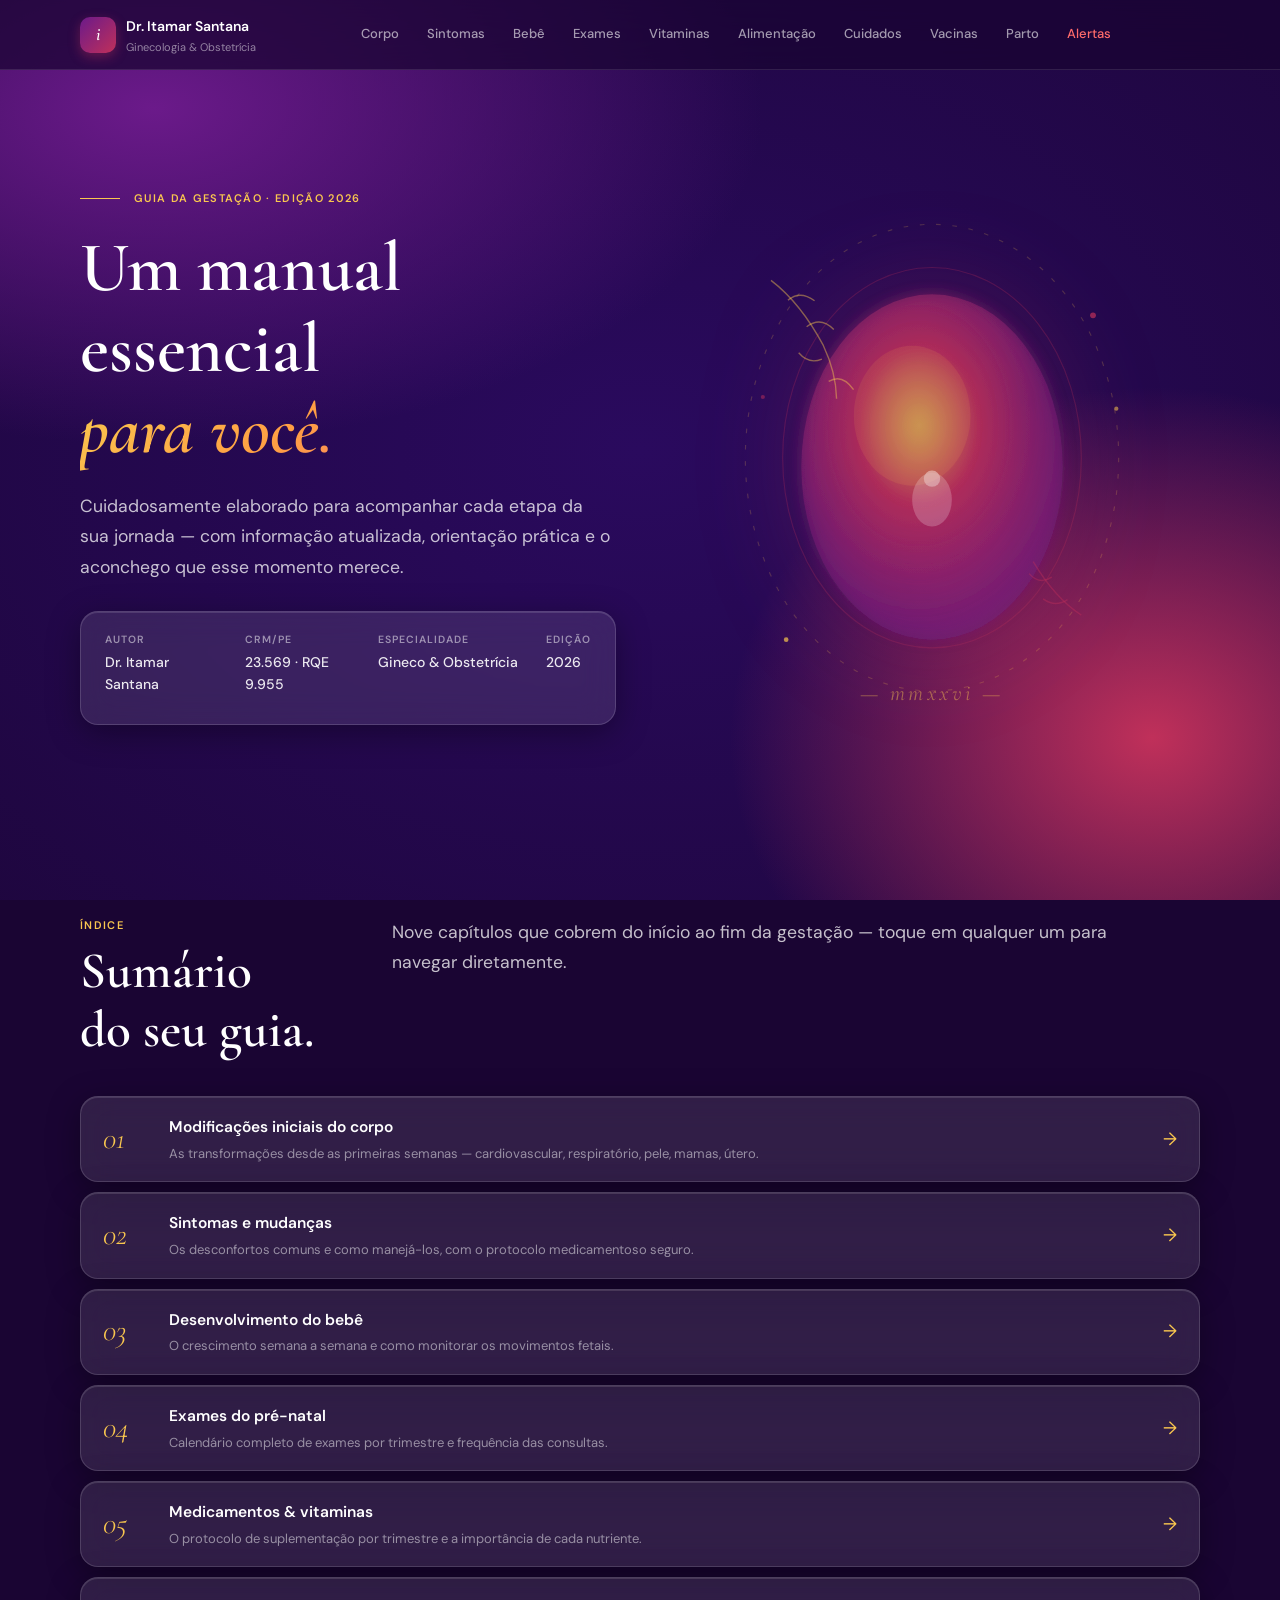
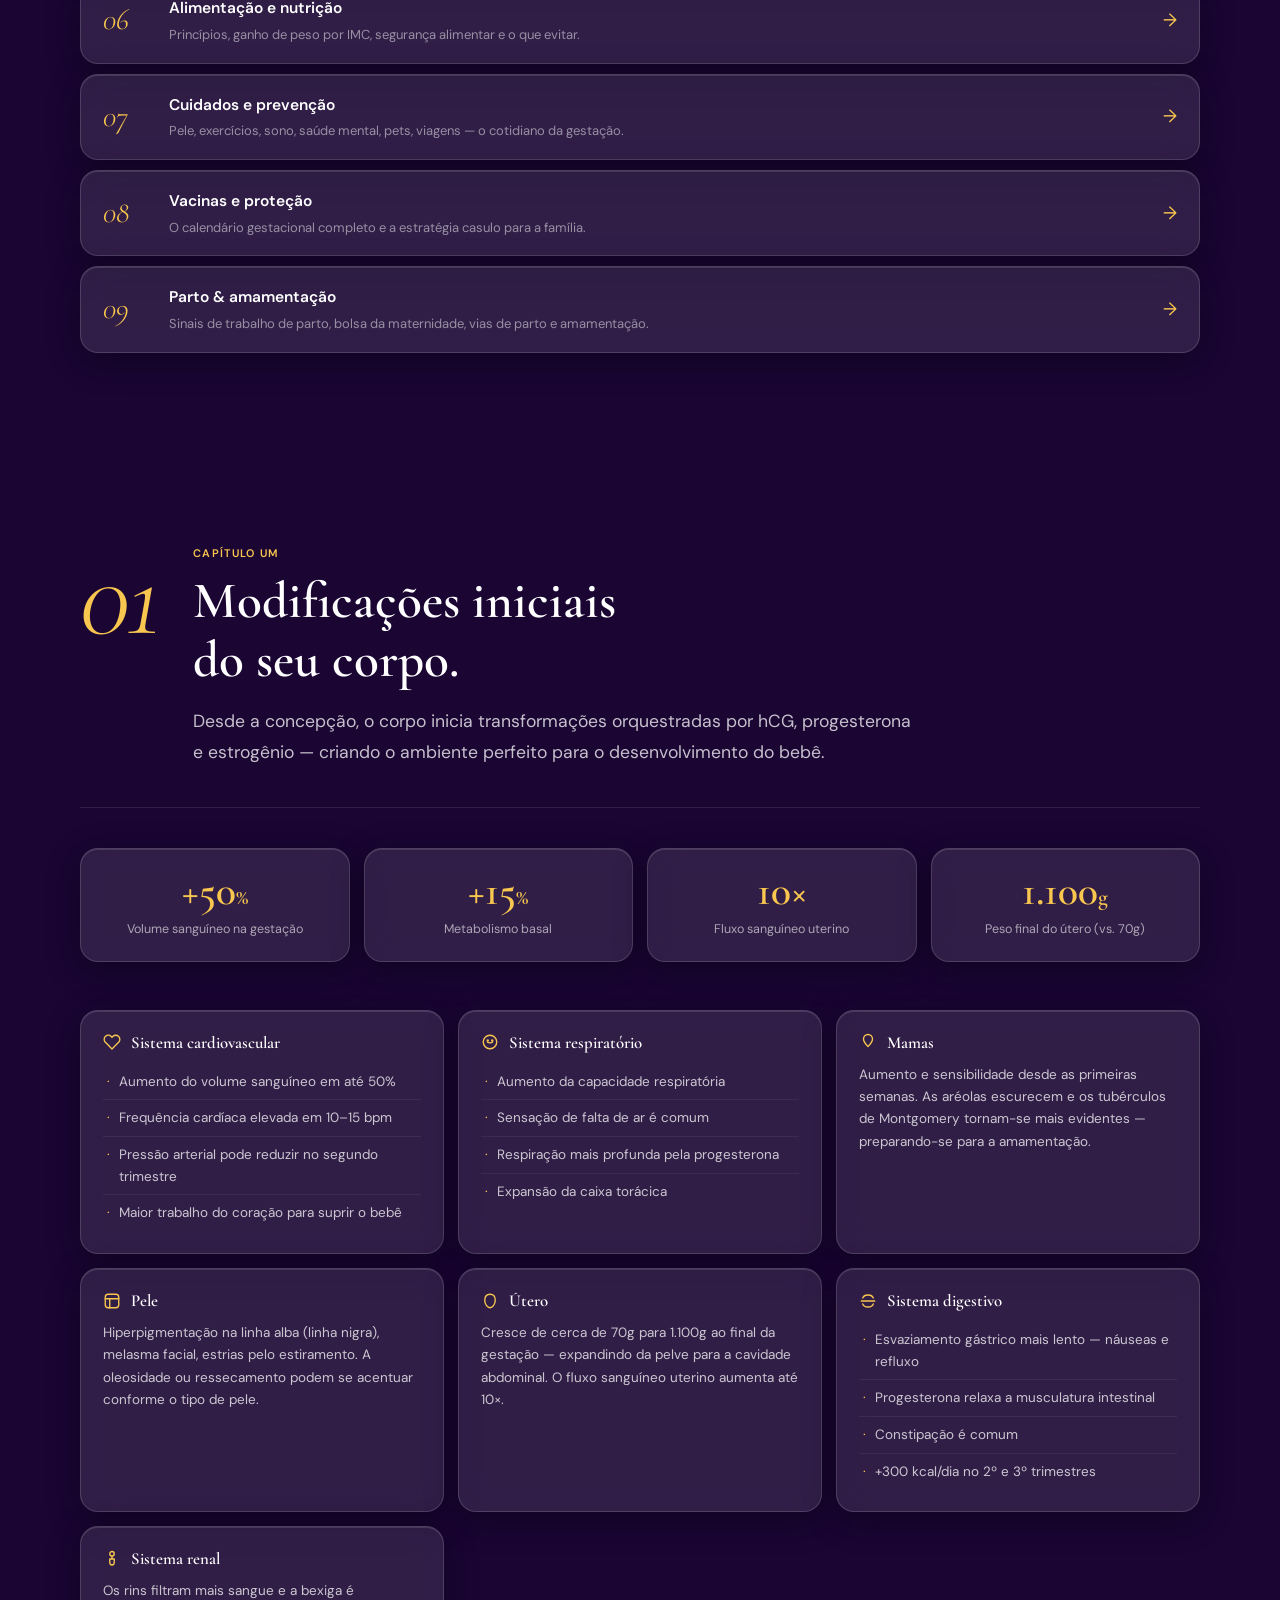
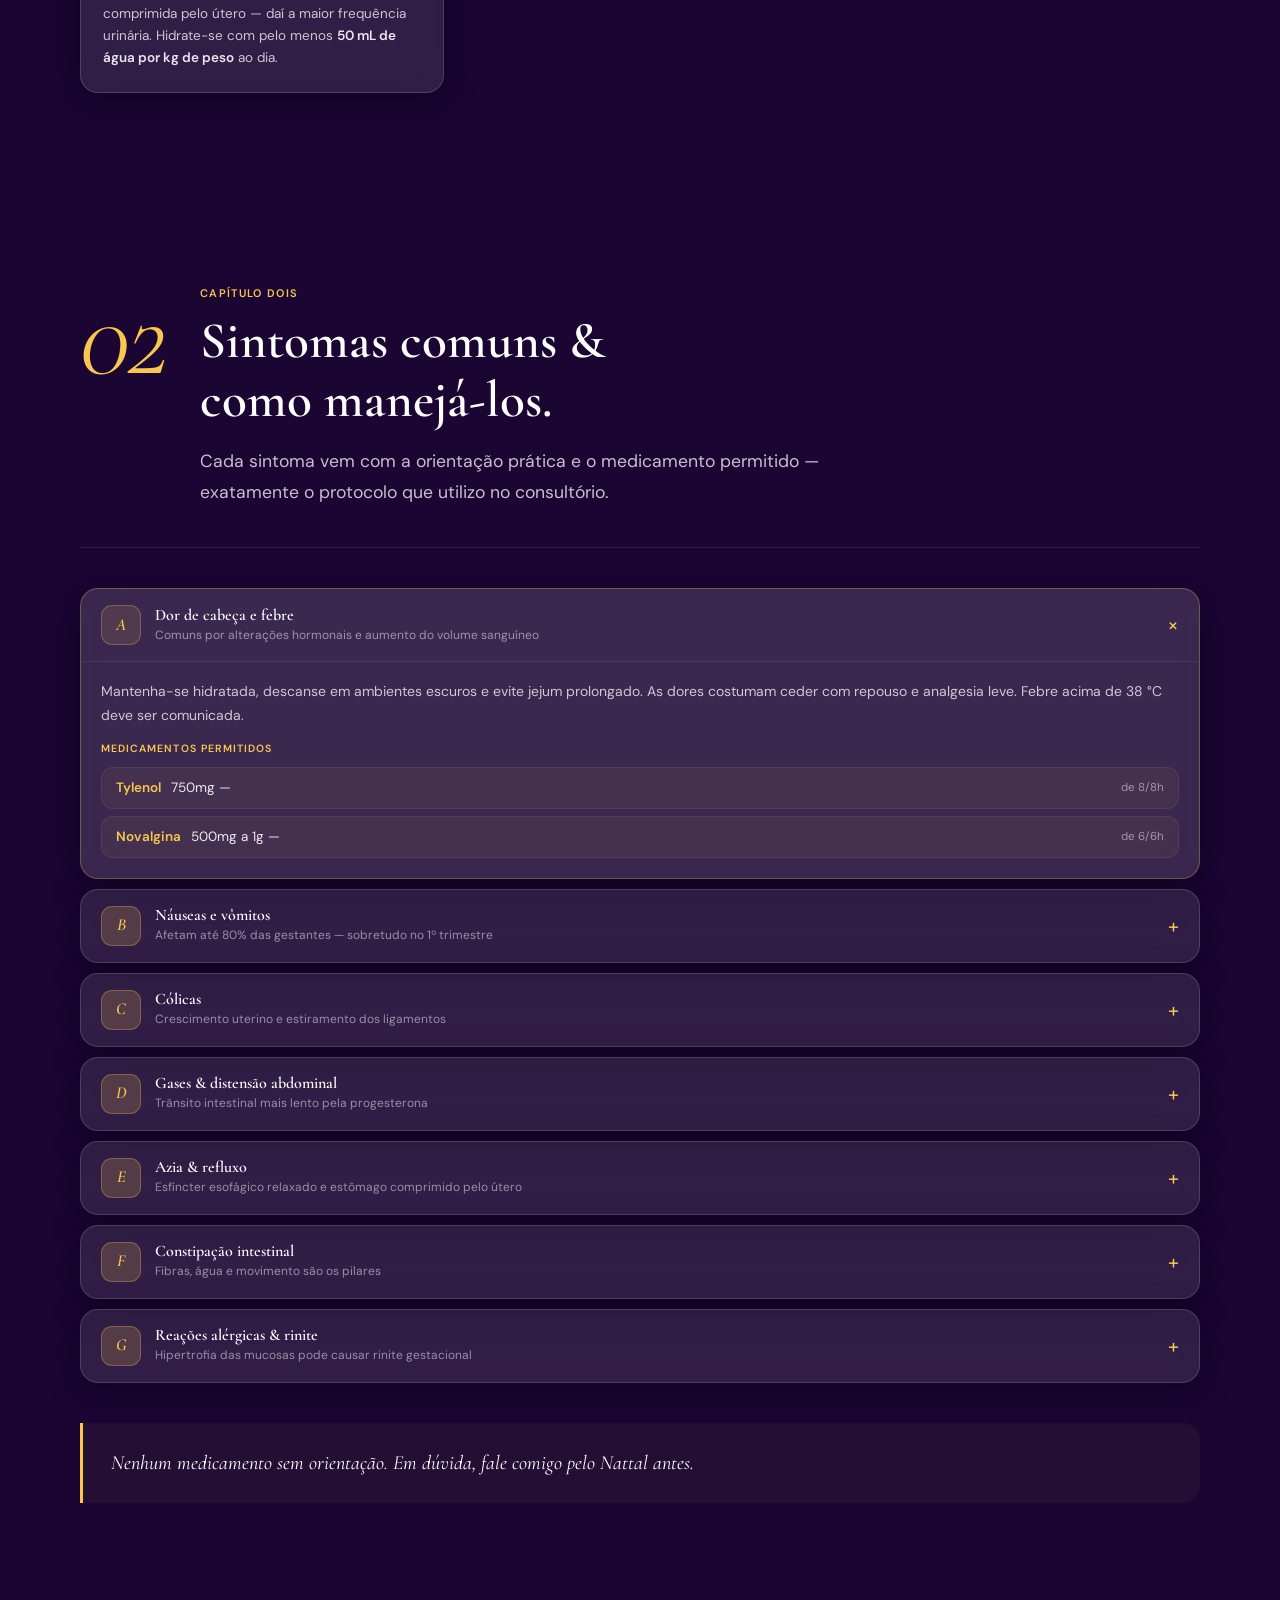
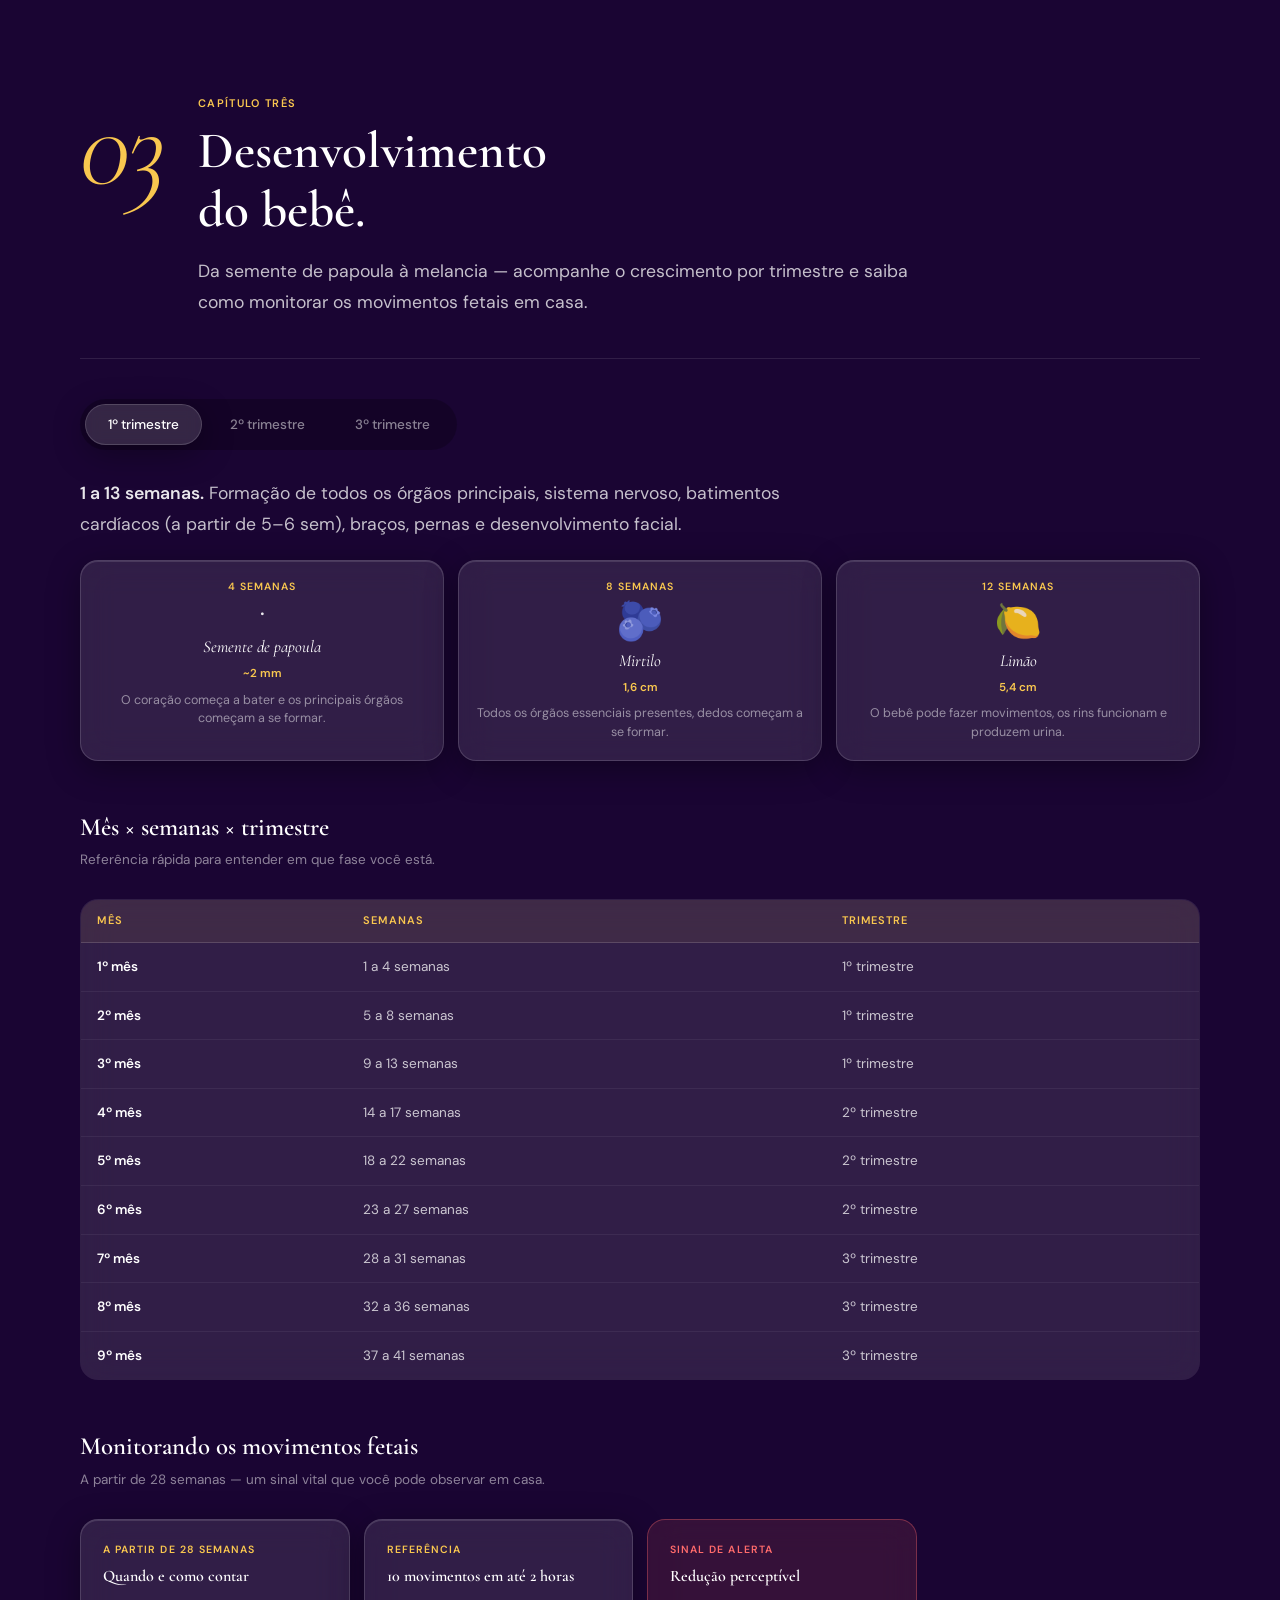
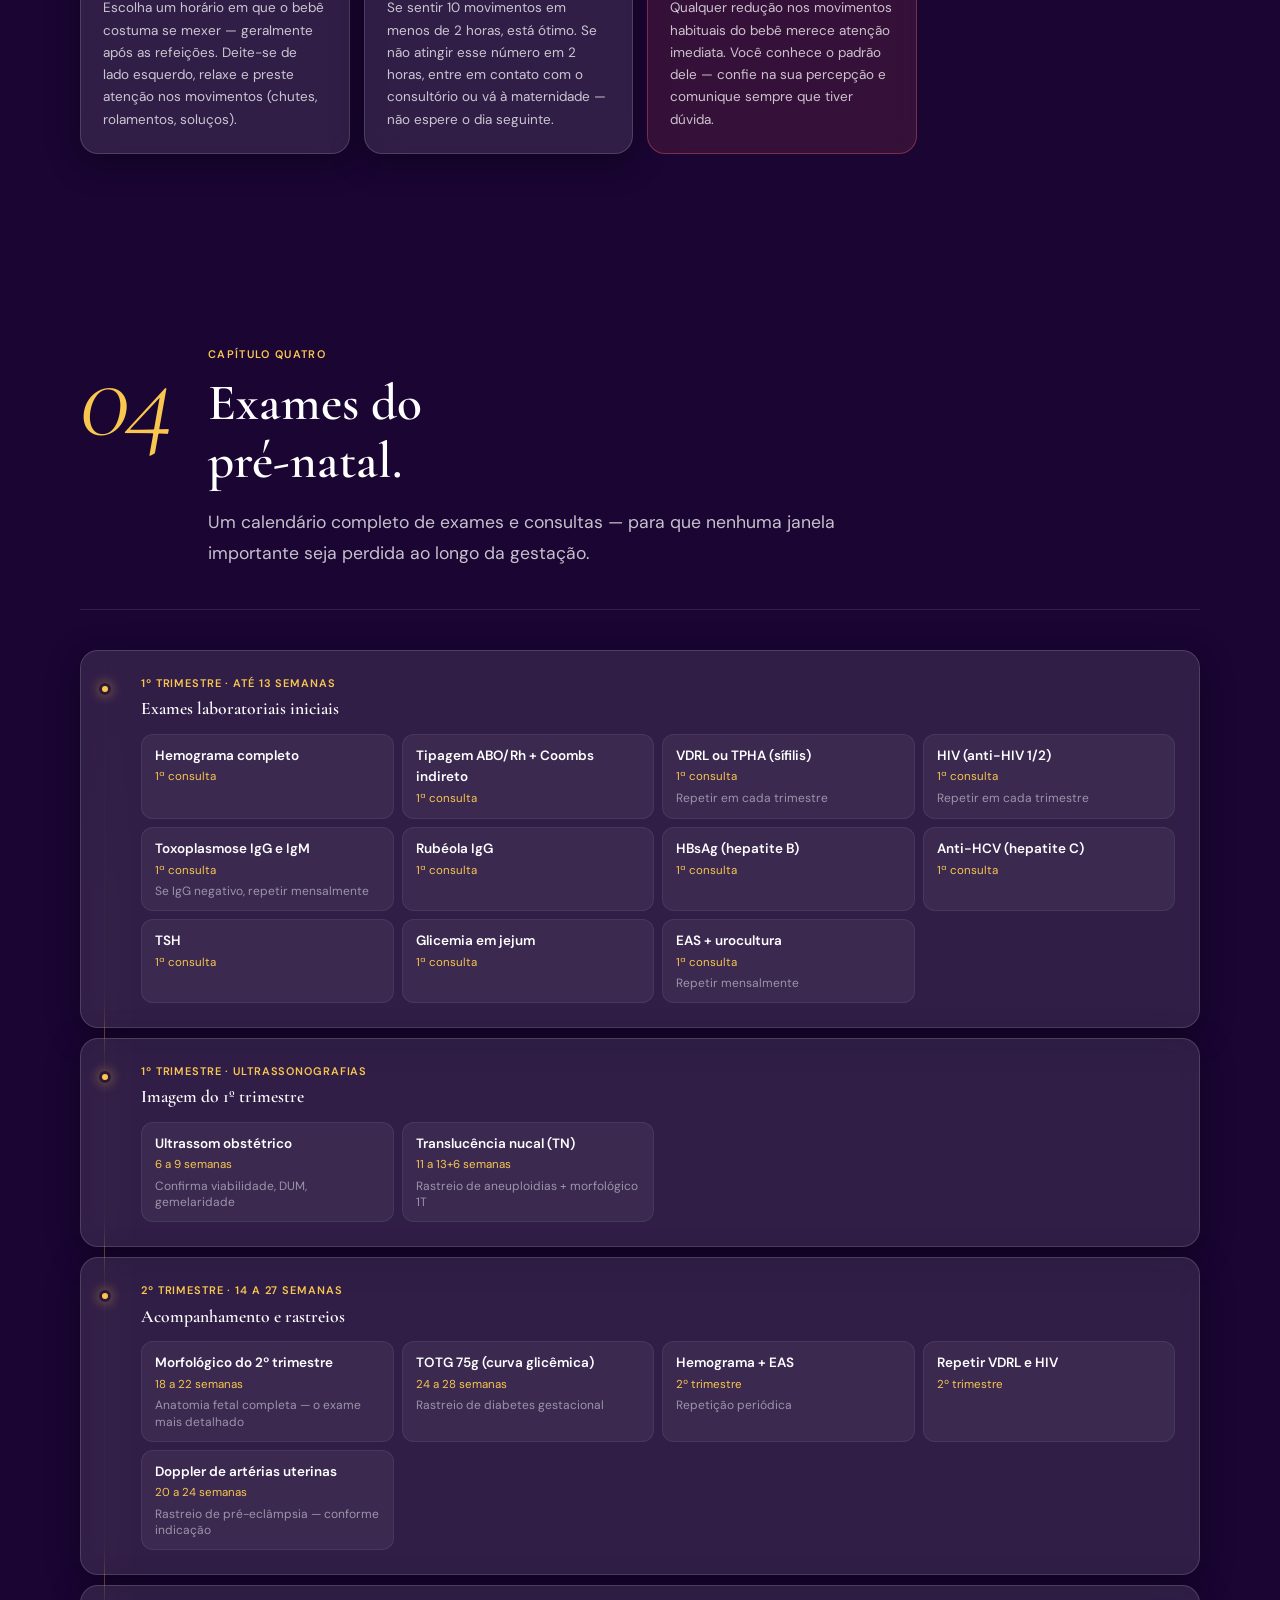
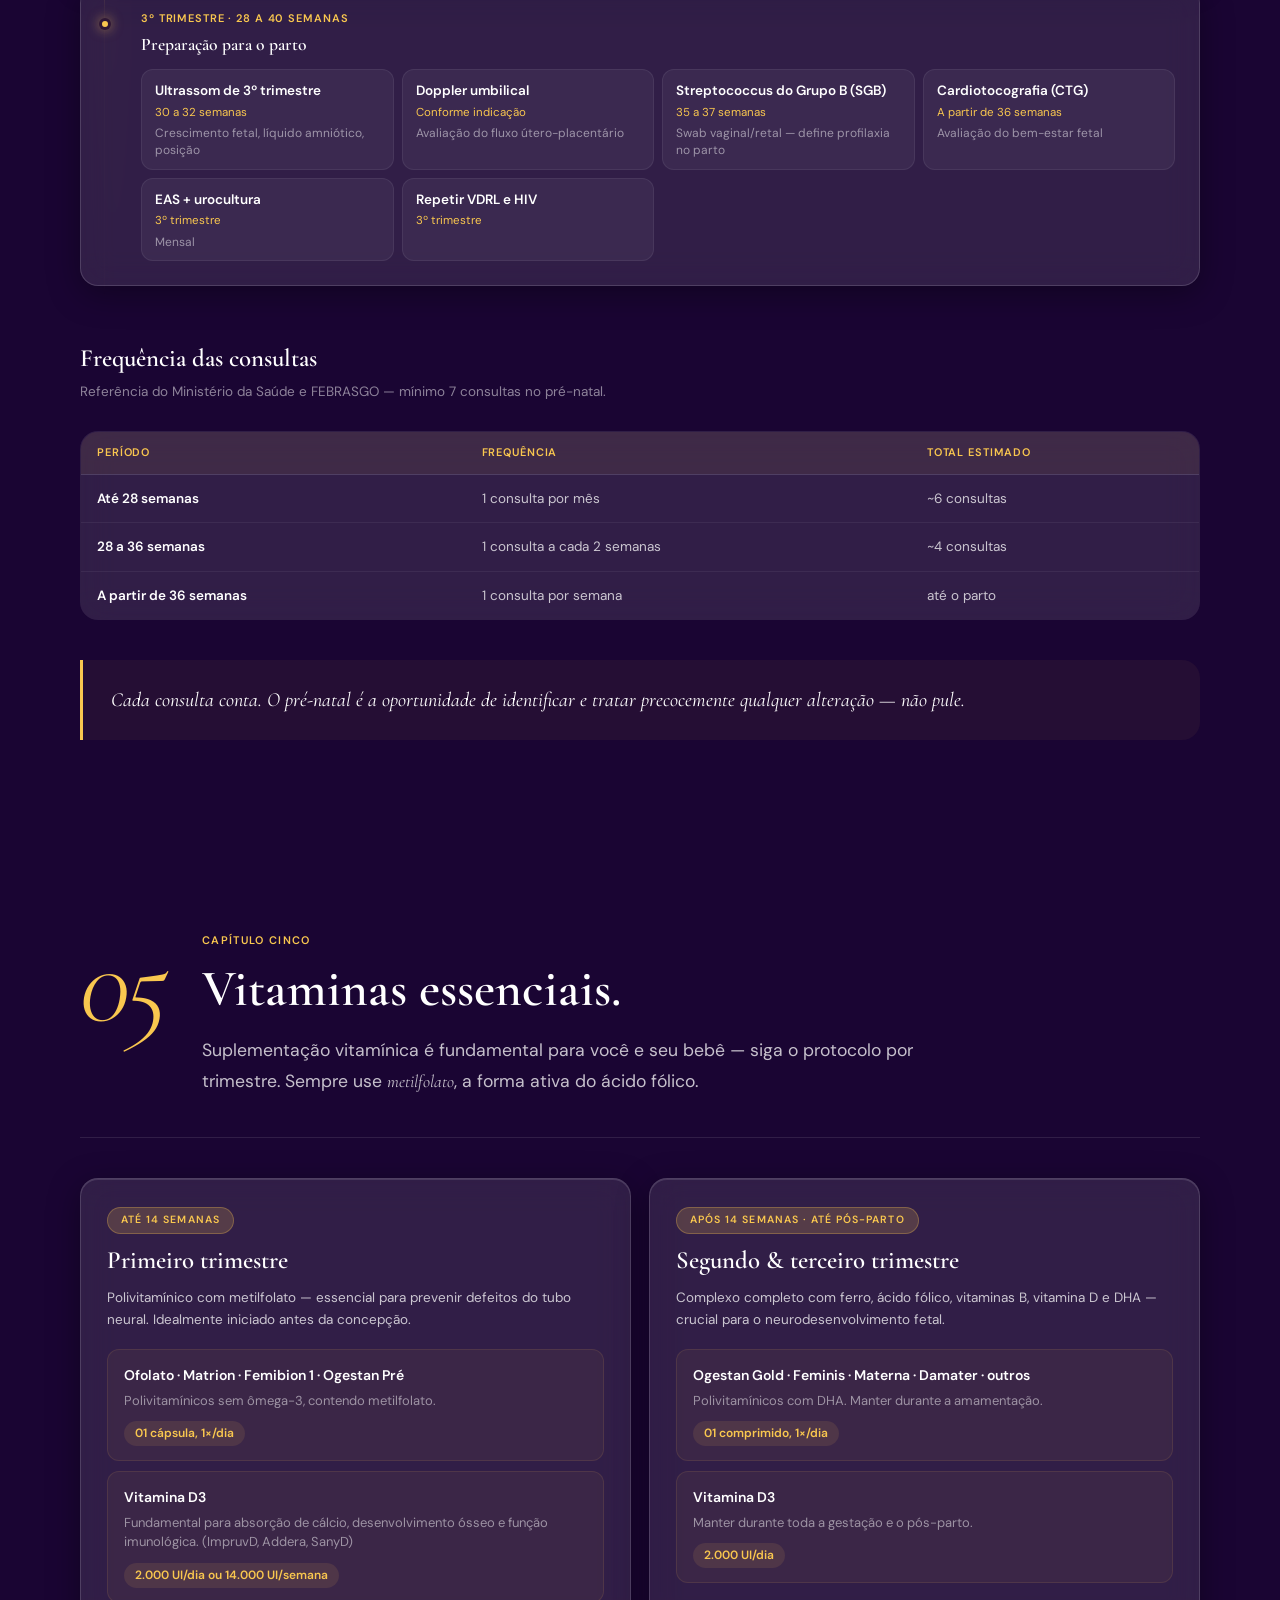
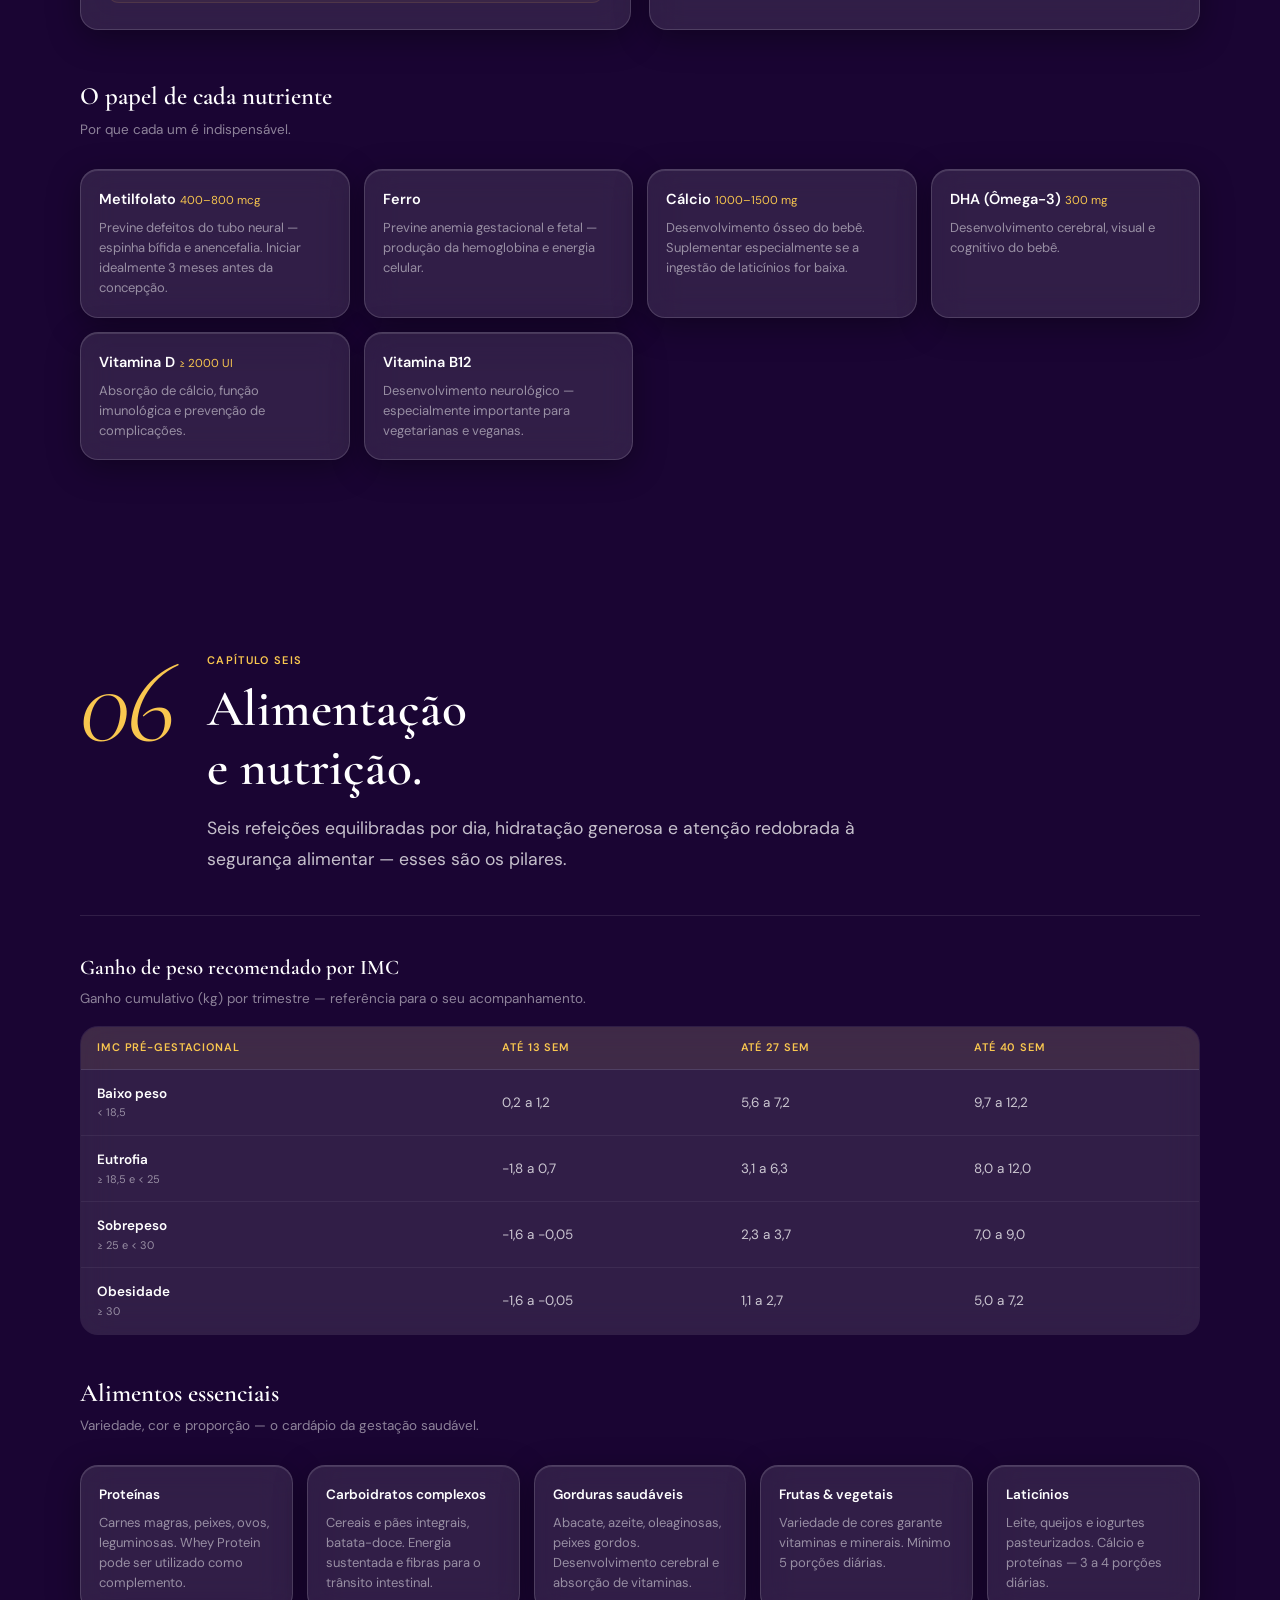
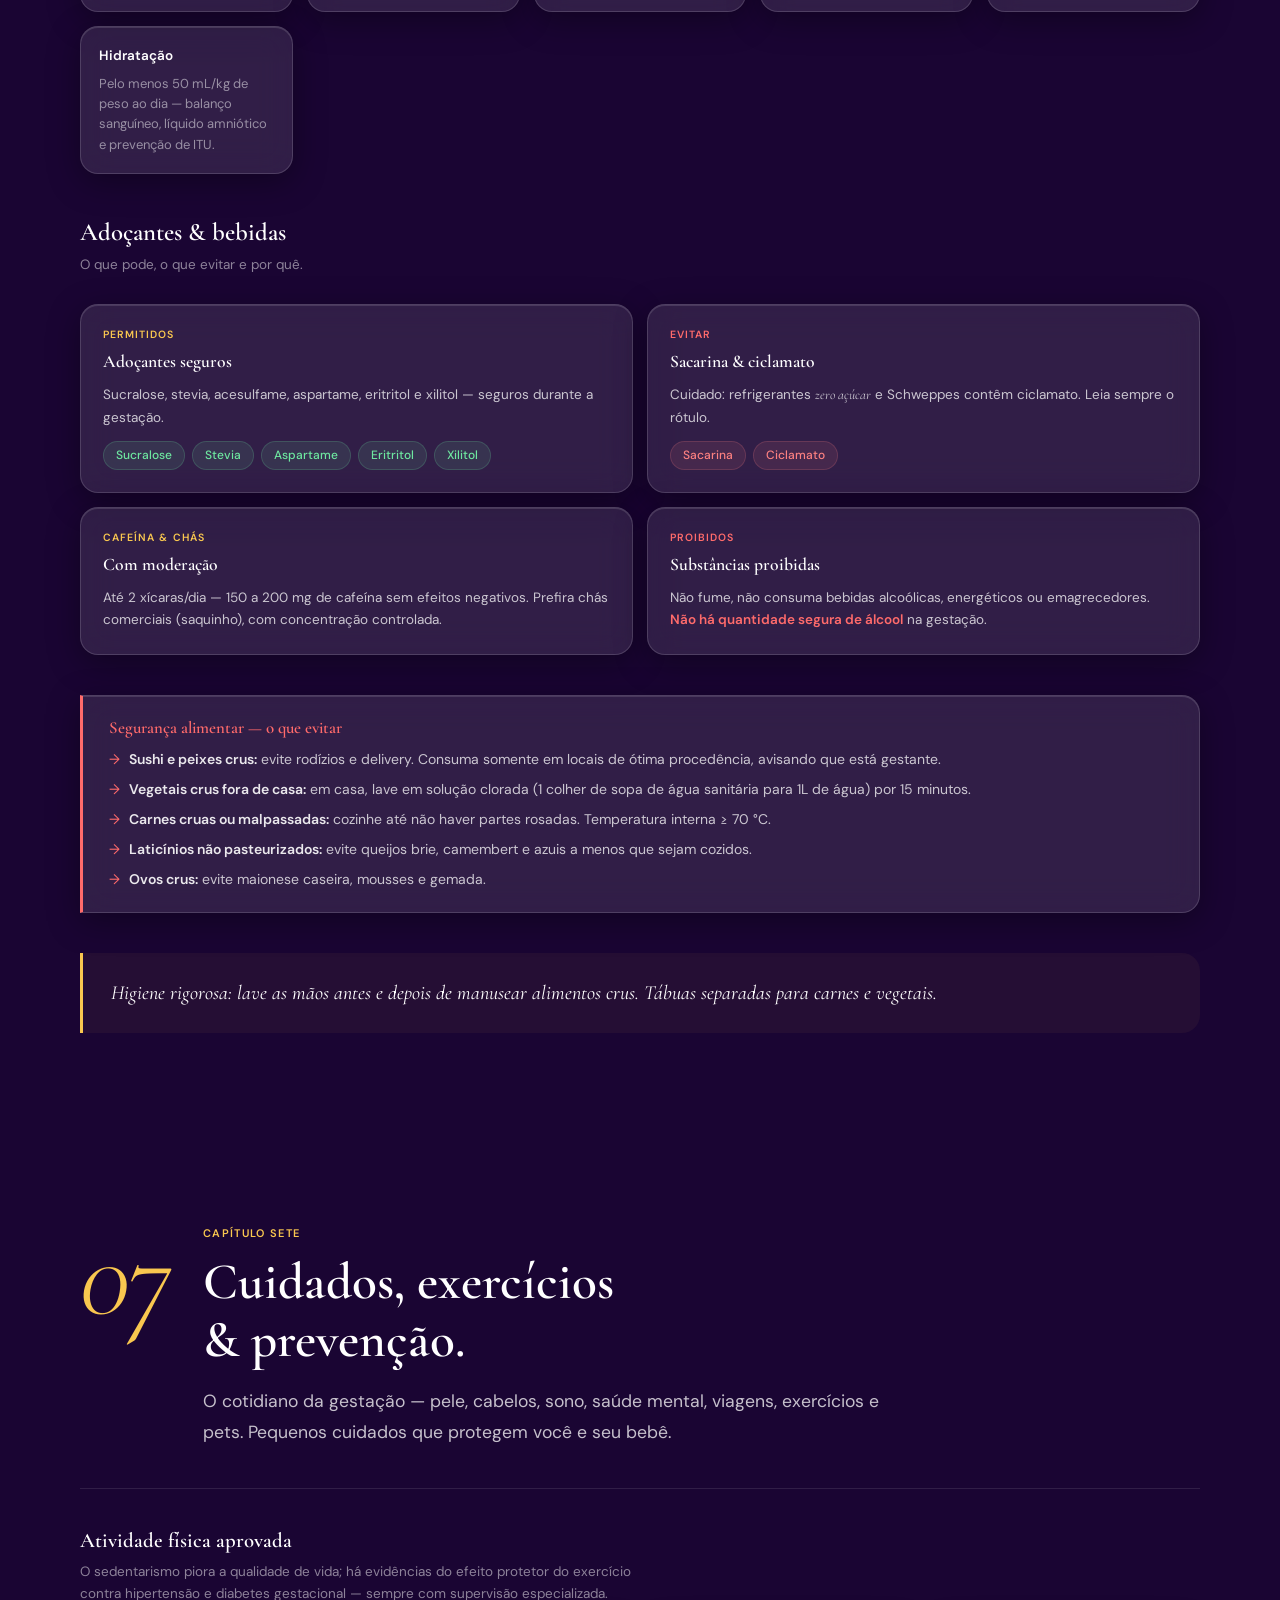
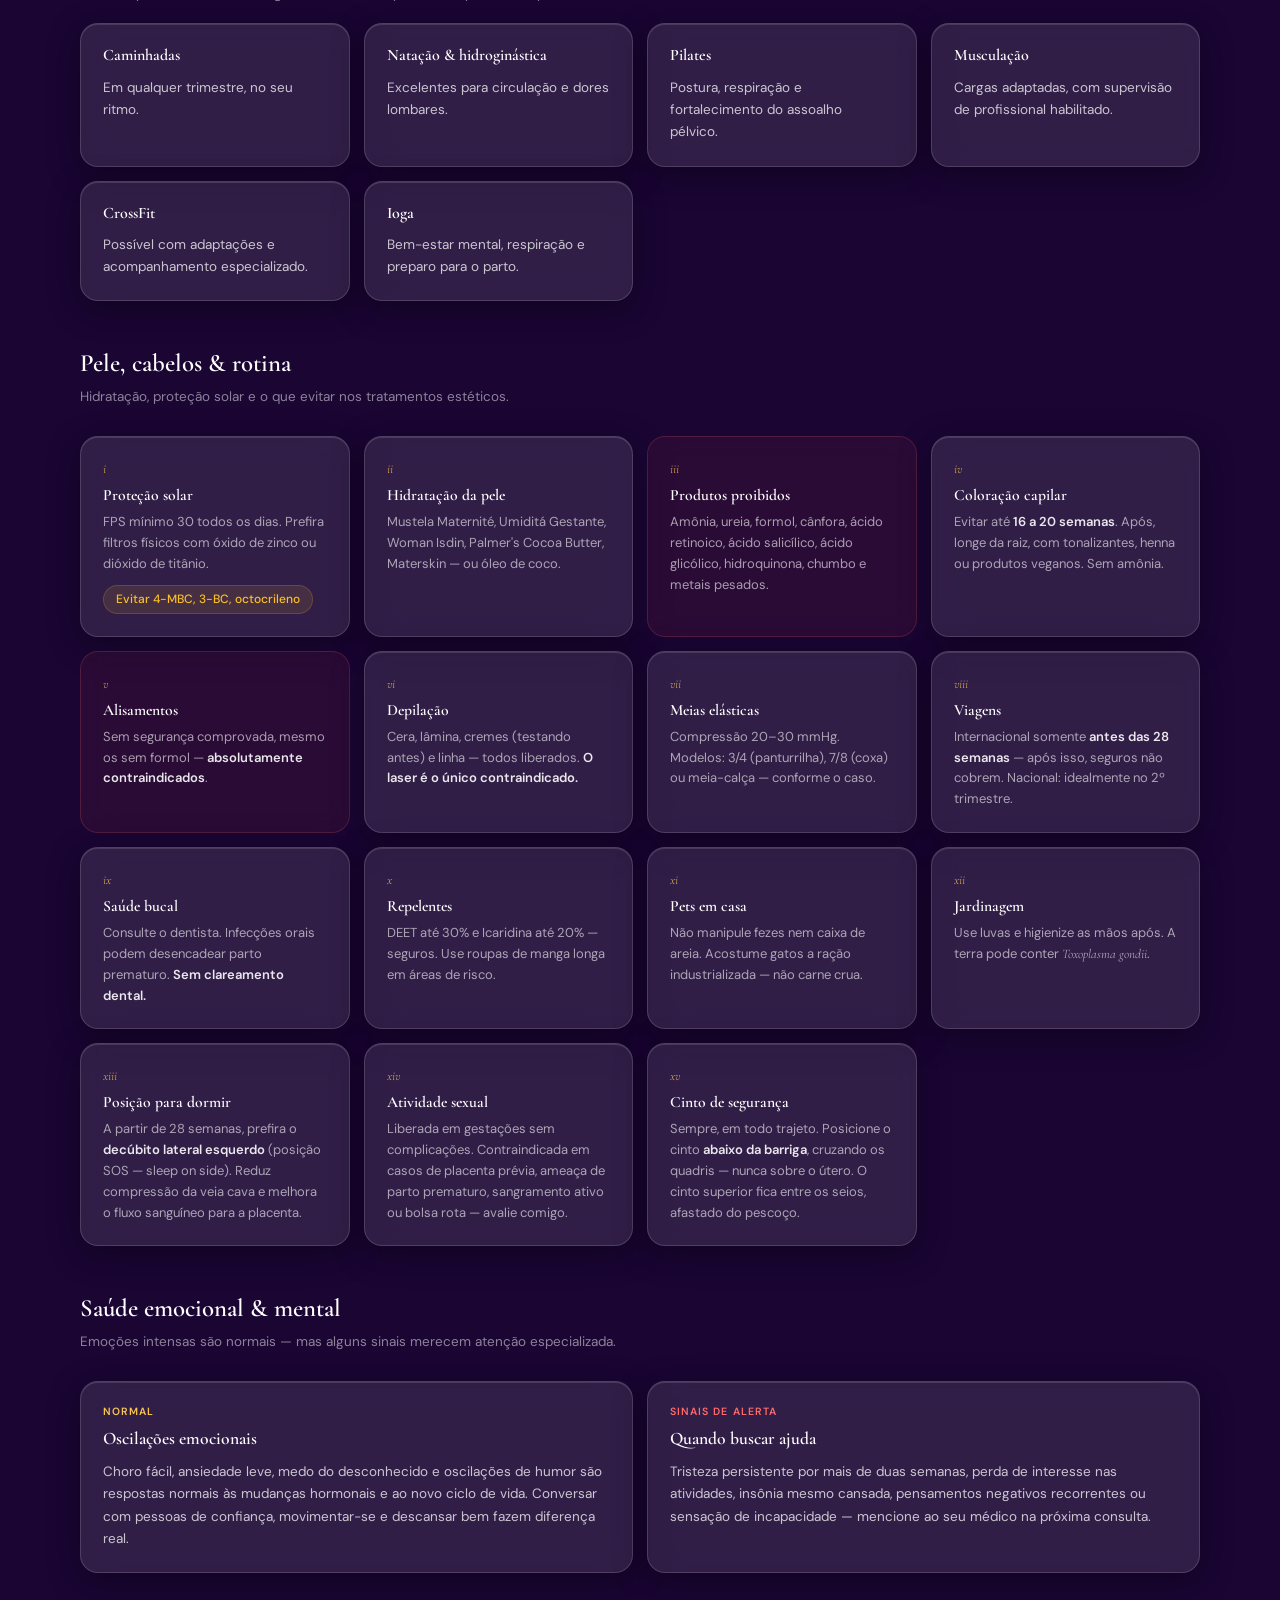
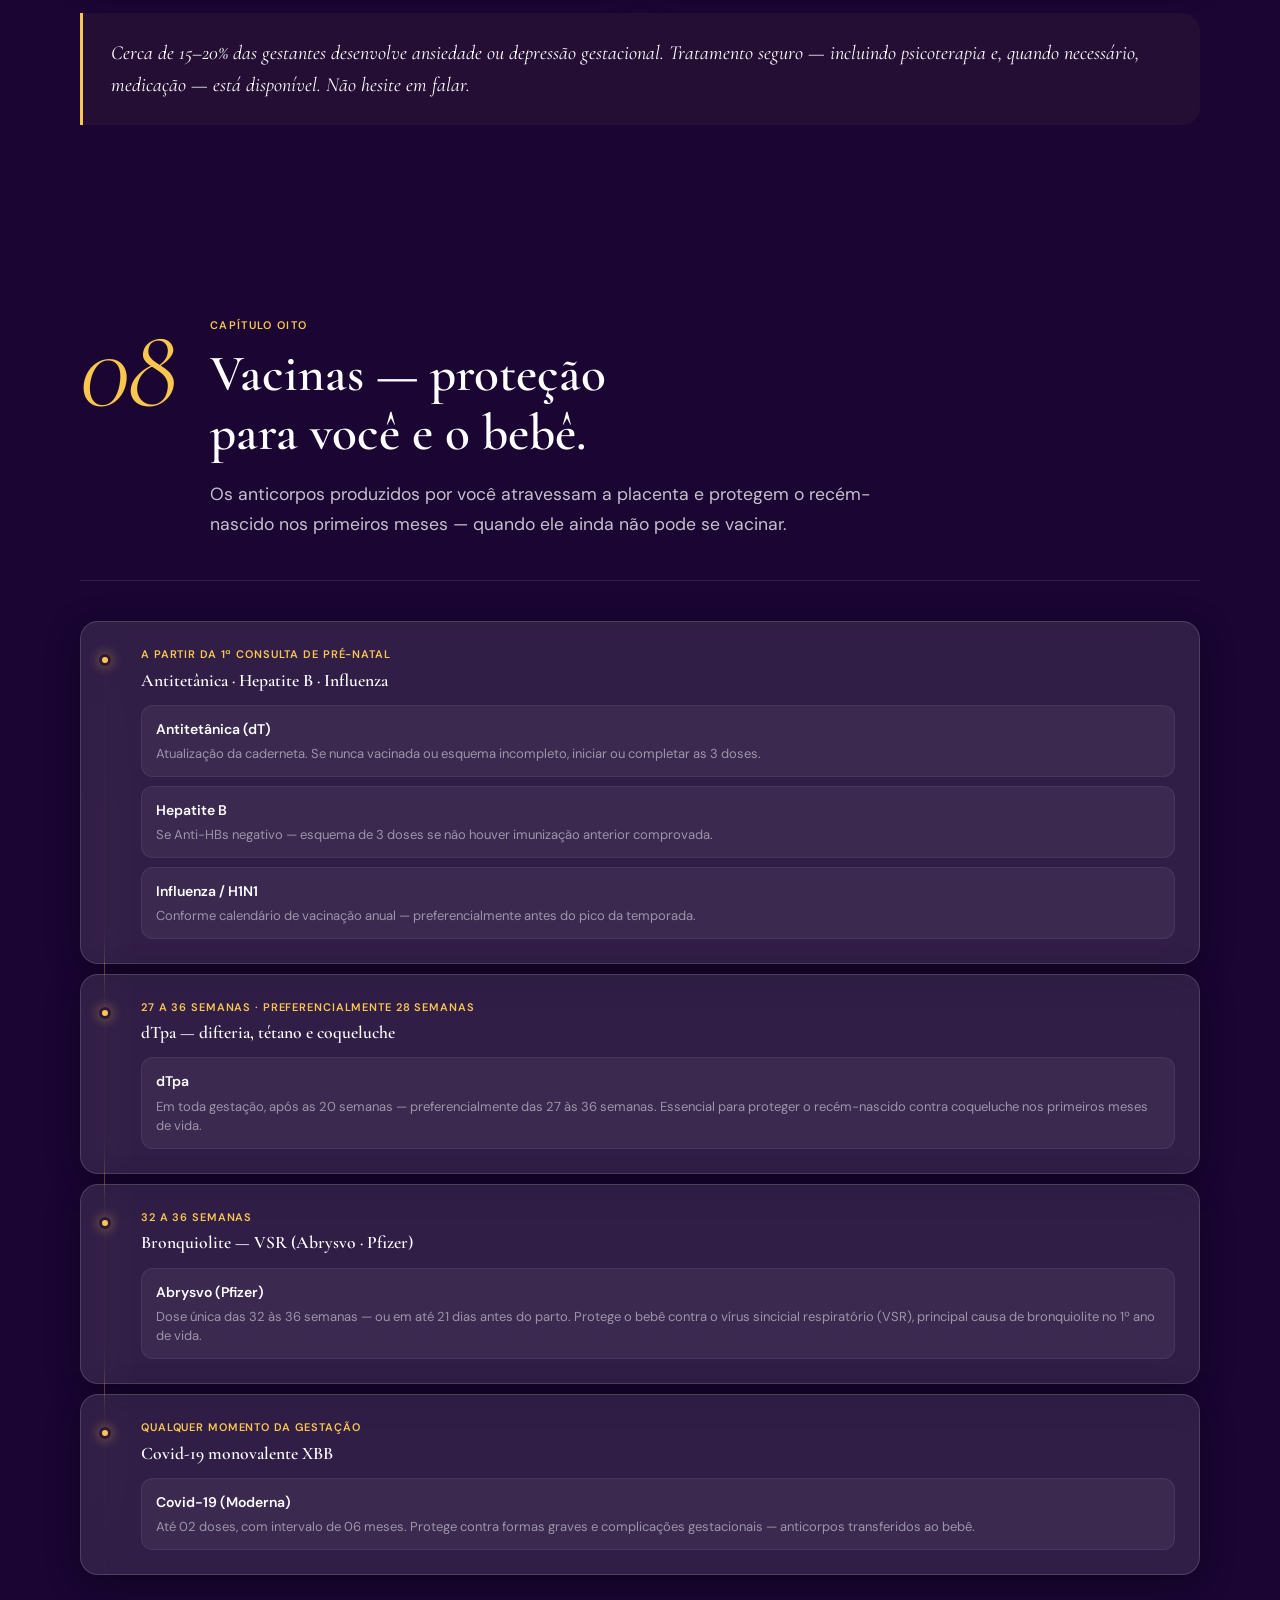
==== commit 97508745: "Embed CSS inline - arquivo HTML autossuficiente sem styles.css externo" ====
--- a/index.html
+++ b/index.html
@@ -8,7 +8,747 @@
 <link rel="preconnect" href="https://fonts.googleapis.com">
 <link rel="preconnect" href="https://fonts.gstatic.com" crossorigin>
 <link rel="stylesheet" href="https://fonts.googleapis.com/css2?family=Cormorant+Garamond:ital,wght@0,400;0,500;0,600;0,700;1,400;1,500;1,600&family=DM+Sans:opsz,wght@9..40,400;9..40,500;9..40,600;9..40,700&display=swap">
-<link rel="stylesheet" href="styles.css">
+<style>
+/* ================================================================
+   GUIA DA GESTAÇÃO v2 · Design System Glassmorphism
+   Dr. Itamar Santana · Ginecologia & Obstetrícia · 2026
+   ================================================================ */
+
+/* ── TOKENS ──────────────────────────────────────────────────── */
+:root {
+  /* Brand gradient */
+  --bg:     #1a0533;
+  --violet: #6b1a8a;
+  --rose:   #c0305a;
+
+  /* Glass surfaces */
+  --g:       rgba(255,255,255,.10);
+  --g-md:    rgba(255,255,255,.14);
+  --g-lg:    rgba(255,255,255,.18);
+  --g-dark:  rgba(0,0,0,.22);
+  --g-bdr:   rgba(255,255,255,.15);
+  --g-bdr-lg:rgba(255,255,255,.25);
+  --g-sha:   0 8px 32px rgba(0,0,0,.35);
+  --g-sha-lg:0 16px 48px rgba(0,0,0,.45);
+  --g-ins:   inset 0 1px 0 rgba(255,255,255,.12);
+
+  /* Blur */
+  --blur-sm: 8px;
+  --blur-md: 16px;
+  --blur-lg: 24px;
+
+  /* Accent */
+  --gold:     #f9c74f;
+  --gold-dim: rgba(249,199,79,.18);
+  --gold-bdr: rgba(249,199,79,.28);
+
+  /* Text whites */
+  --w:   #fff;
+  --w90: rgba(255,255,255,.90);
+  --w75: rgba(255,255,255,.75);
+  --w60: rgba(255,255,255,.60);
+  --w50: rgba(255,255,255,.50);
+  --w30: rgba(255,255,255,.30);
+  --w15: rgba(255,255,255,.15);
+
+  /* Semantic */
+  --alert:    #ff6b6b;
+  --alert-g:  rgba(255,107,107,.12);
+  --alert-bdr:rgba(255,107,107,.35);
+  --safe:     #6ee7a0;
+  --warn:     #fbbf24;
+  --bad:      #fc8181;
+
+  /* Typefaces */
+  --serif: 'Cormorant Garamond', Georgia, serif;
+  --sans:  'DM Sans', system-ui, -apple-system, sans-serif;
+
+  /* Layout */
+  --max:  1200px;
+  --sp:   clamp(56px,9vw,96px);
+  --sp-md:clamp(32px,5vw,64px);
+  --sp-sm:32px;
+
+  /* Radius */
+  --r-sm: 12px;
+  --r-md: 18px;
+  --r-lg: 26px;
+  --r-xl: 40px;
+}
+
+/* ── RESET ───────────────────────────────────────────────────── */
+*,*::before,*::after{box-sizing:border-box;margin:0;padding:0}
+html{scroll-behavior:smooth;-webkit-text-size-adjust:100%}
+img,svg{display:block;max-width:100%}
+button{font:inherit;cursor:pointer;border:none;background:none}
+a{color:inherit;text-decoration:none}
+ul{list-style:none}
+summary{list-style:none}
+summary::-webkit-details-marker{display:none}
+
+/* ── BODY / BACKGROUND ───────────────────────────────────────── */
+body {
+  font-family: var(--sans);
+  font-size: 16px;
+  line-height: 1.6;
+  color: var(--w90);
+  background-color: var(--bg);
+  background-image:
+    radial-gradient(ellipse 70% 55% at 12% 12%, #6b1a8a 0%, transparent 68%),
+    radial-gradient(ellipse 55% 65% at 90% 82%, #c0305a 0%, transparent 60%),
+    radial-gradient(ellipse 100% 100% at 50% 50%, #2a0a5e 0%, #1a0533 100%);
+  background-attachment: fixed;
+  min-height: 100vh;
+}
+
+/* ── TYPOGRAPHY ──────────────────────────────────────────────── */
+h1,h2,h3{font-family:var(--serif);font-weight:600;line-height:1.15;color:var(--w)}
+h1{font-size:clamp(2.6rem,6vw,4.4rem)}
+h2{font-size:clamp(2rem,4vw,3.2rem)}
+h3{font-size:clamp(1.1rem,2vw,1.55rem)}
+p{color:var(--w75);line-height:1.65}
+em{font-family:var(--serif);font-style:italic}
+strong{font-weight:600;color:var(--w90)}
+
+.eyebrow{
+  font-family:var(--sans);
+  font-size:11px;font-weight:600;
+  letter-spacing:.12em;text-transform:uppercase;
+  color:var(--gold);display:block;
+}
+.lede{font-size:clamp(1rem,1.5vw,1.1rem);color:var(--w75);max-width:60ch;line-height:1.75}
+.sub{font-size:13.5px;color:var(--w50)}
+
+/* ── LAYOUT ──────────────────────────────────────────────────── */
+.wrap{max-width:var(--max);margin:0 auto;padding:0 clamp(16px,4vw,40px)}
+section{padding:var(--sp) 0;position:relative}
+
+.section-title{margin-bottom:28px}
+.section-title h3{margin-bottom:8px}
+
+/* ── GLASS UTILITIES ─────────────────────────────────────────── */
+.glass{
+  background:var(--g);
+  backdrop-filter:blur(var(--blur-md));
+  -webkit-backdrop-filter:blur(var(--blur-md));
+  border:1px solid var(--g-bdr);
+  border-radius:var(--r-md);
+  box-shadow:var(--g-sha),var(--g-ins);
+}
+.glass-md{
+  background:var(--g-md);
+  backdrop-filter:blur(var(--blur-md));
+  -webkit-backdrop-filter:blur(var(--blur-md));
+  border:1px solid var(--g-bdr);
+  border-radius:var(--r-md);
+  box-shadow:var(--g-sha),var(--g-ins);
+}
+.glass-dark{
+  background:var(--g-dark);
+  backdrop-filter:blur(var(--blur-md));
+  -webkit-backdrop-filter:blur(var(--blur-md));
+  border:1px solid rgba(255,255,255,.08);
+  border-radius:var(--r-md);
+}
+.glass-alert{
+  background:var(--alert-g);
+  backdrop-filter:blur(var(--blur-md));
+  -webkit-backdrop-filter:blur(var(--blur-md));
+  border:1px solid var(--alert-bdr);
+  border-radius:var(--r-md);
+}
+
+/* ── PROGRESS BAR ────────────────────────────────────────────── */
+.progress{position:fixed;top:0;left:0;width:100%;height:3px;z-index:200}
+.progress span{
+  display:block;height:100%;width:0%;
+  background:linear-gradient(90deg,var(--gold),#ff9f43);
+  transition:width .1s linear;
+  box-shadow:0 0 8px rgba(249,199,79,.55);
+}
+
+/* ── TOPBAR ──────────────────────────────────────────────────── */
+.topbar{
+  position:sticky;top:0;z-index:100;
+  background:rgba(26,5,51,.72);
+  backdrop-filter:blur(20px);
+  -webkit-backdrop-filter:blur(20px);
+  border-bottom:1px solid rgba(255,255,255,.10);
+}
+.topbar-inner{
+  display:flex;align-items:center;gap:16px;
+  padding:13px clamp(16px,4vw,40px);
+  max-width:var(--max);margin:0 auto;
+}
+
+.brand{display:flex;align-items:center;gap:10px;flex-shrink:0}
+.brand-mark{
+  width:36px;height:36px;
+  background:linear-gradient(135deg,var(--violet),var(--rose));
+  border-radius:10px;
+  display:grid;place-items:center;
+  font-family:var(--serif);font-style:italic;
+  font-weight:600;font-size:18px;color:var(--w);
+  box-shadow:0 4px 12px rgba(192,48,90,.4);
+}
+.brand-name{font-family:var(--sans);font-weight:600;font-size:14px;color:var(--w)}
+.brand-sub{font-size:11px;color:var(--w50);display:block}
+
+.nav-links{display:none;gap:2px;flex:1;justify-content:center}
+.nav-links a{
+  font-size:13px;font-weight:500;color:var(--w60);
+  padding:7px 13px;border-radius:var(--r-sm);
+  transition:color .2s,background .2s;
+}
+.nav-links a:hover{color:var(--w);background:rgba(255,255,255,.07)}
+.nav-links a.alert-link{color:var(--alert)}
+
+.menu-btn{
+  display:flex;align-items:center;gap:8px;
+  font-size:13px;font-weight:500;color:var(--w75);
+  padding:8px 16px;border-radius:var(--r-sm);
+  border:1px solid rgba(255,255,255,.12);
+  background:rgba(255,255,255,.06);
+  margin-left:auto;
+  transition:background .2s,color .2s;
+}
+.menu-btn:hover{background:rgba(255,255,255,.12);color:var(--w)}
+
+/* ── DRAWER ──────────────────────────────────────────────────── */
+.drawer{position:fixed;inset:0;z-index:150;visibility:hidden;pointer-events:none}
+.drawer.open{visibility:visible;pointer-events:auto}
+.drawer-bg{
+  position:absolute;inset:0;
+  background:rgba(0,0,0,.55);
+  backdrop-filter:blur(4px);-webkit-backdrop-filter:blur(4px);
+  opacity:0;transition:opacity .3s;
+}
+.drawer.open .drawer-bg{opacity:1}
+.drawer-panel{
+  position:absolute;top:0;right:0;
+  width:min(300px,90vw);height:100%;
+  background:rgba(22,5,45,.94);
+  backdrop-filter:blur(24px);-webkit-backdrop-filter:blur(24px);
+  border-left:1px solid rgba(255,255,255,.10);
+  padding:20px 20px 40px;
+  display:flex;flex-direction:column;gap:2px;
+  transform:translateX(100%);
+  transition:transform .3s cubic-bezier(.32,.01,.32,1);
+  overflow-y:auto;
+}
+.drawer.open .drawer-panel{transform:translateX(0)}
+.drawer-close{
+  color:var(--w50);font-size:13px;font-weight:500;
+  text-align:right;padding:4px 0 20px;
+  transition:color .2s;
+}
+.drawer-close:hover{color:var(--w)}
+.drawer-panel .eyebrow{padding:0 8px 12px}
+.drawer-panel a{
+  display:flex;align-items:center;gap:12px;
+  padding:11px 12px;border-radius:var(--r-sm);
+  font-size:13.5px;color:var(--w60);
+  transition:background .2s,color .2s;
+}
+.drawer-panel a:hover{background:rgba(255,255,255,.07);color:var(--w)}
+.drawer-panel .num{
+  font-family:var(--serif);font-style:italic;
+  font-size:15px;color:var(--gold);min-width:22px;
+}
+
+/* ── HERO ────────────────────────────────────────────────────── */
+.hero{padding:clamp(72px,12vw,120px) 0 var(--sp)}
+.hero-grid{display:grid;grid-template-columns:1fr;gap:48px;align-items:center}
+.hero-eyebrow{display:flex;align-items:center;gap:14px;margin-bottom:20px}
+.hero-eyebrow .rule{display:block;width:40px;height:1px;background:var(--gold)}
+.hero h1{margin-bottom:20px}
+.hero h1 em{
+  display:block;
+  background:linear-gradient(135deg,var(--gold) 0%,#ff9f43 40%,#f06292 100%);
+  -webkit-background-clip:text;-webkit-text-fill-color:transparent;
+  background-clip:text;
+}
+.hero .lede{margin-bottom:28px}
+.hero-meta{
+  display:grid;grid-template-columns:repeat(2,auto);
+  gap:12px 28px;
+  padding:20px 24px;
+  width:fit-content;
+  margin-top:8px;
+}
+.hero-meta dt{font-size:10.5px;font-weight:600;letter-spacing:.1em;text-transform:uppercase;color:var(--w50)}
+.hero-meta dd{font-size:14px;font-weight:500;color:var(--w90);margin-top:2px;margin-bottom:8px}
+
+.hero-art{display:flex;justify-content:center;align-items:center}
+.hero-art svg{
+  max-width:360px;width:100%;
+  filter:drop-shadow(0 0 50px rgba(192,48,90,.35));
+}
+
+/* ── TOC ─────────────────────────────────────────────────────── */
+.toc-head{display:grid;grid-template-columns:1fr;gap:24px;margin-bottom:36px}
+.toc-head h2{margin-top:8px}
+.toc-list{display:grid;gap:10px}
+.toc-item{
+  display:flex;align-items:center;gap:20px;
+  padding:18px 22px;
+  transition:background .25s,border-color .25s,transform .25s;
+}
+.toc-item:hover{background:var(--g-md);border-color:var(--g-bdr-lg);transform:translateX(4px)}
+.toc-num{
+  font-family:var(--serif);font-style:italic;
+  font-size:1.9rem;font-weight:300;
+  color:var(--gold);min-width:46px;line-height:1;
+}
+.toc-text{flex:1}
+.toc-title{display:block;font-family:var(--sans);font-weight:600;font-size:15.5px;color:var(--w);margin-bottom:4px}
+.toc-desc{display:block;font-size:13px;color:var(--w50);line-height:1.5}
+.toc-arrow{color:var(--gold);font-size:18px;transition:transform .25s;flex-shrink:0}
+.toc-item:hover .toc-arrow{transform:translateX(4px)}
+
+/* ── CHAPTER HEADER ──────────────────────────────────────────── */
+.chapter-open{
+  display:grid;grid-template-columns:auto 1fr;
+  gap:20px 36px;align-items:start;
+  padding-bottom:40px;margin-bottom:40px;
+  border-bottom:1px solid rgba(255,255,255,.10);
+}
+.chapter-num{
+  font-family:var(--serif);font-style:italic;
+  font-size:clamp(4.5rem,9vw,7.5rem);font-weight:300;
+  color:var(--gold);line-height:.9;letter-spacing:-.03em;
+}
+.chapter-meta .eyebrow{margin-bottom:10px}
+.chapter-meta h2{margin-bottom:16px}
+
+/* ── STAT ROW ────────────────────────────────────────────────── */
+.stat-row{display:grid;grid-template-columns:repeat(2,1fr);gap:14px;margin-bottom:48px}
+.stat{padding:22px 16px;text-align:center}
+.stat .num{
+  font-family:var(--serif);font-weight:600;
+  font-size:clamp(1.8rem,3.5vw,2.6rem);
+  color:var(--gold);line-height:1;margin-bottom:8px;
+}
+.stat .num small{font-size:.52em}
+.stat .lbl{font-size:12.5px;color:var(--w60);line-height:1.4}
+
+/* ── GENERIC CARD ────────────────────────────────────────────── */
+.card{padding:22px;transition:background .25s,border-color .25s,transform .25s}
+.card:hover{background:var(--g-md);border-color:var(--g-bdr-lg);transform:translateY(-3px)}
+.card h3{font-size:1.05rem;margin-bottom:12px;display:flex;align-items:center;gap:10px}
+.card p{font-size:13.5px;color:var(--w75)}
+.card ul{display:grid;gap:0}
+.card ul li{
+  font-size:13.5px;color:var(--w70,var(--w75));
+  padding:7px 0 7px 16px;
+  border-bottom:1px solid rgba(255,255,255,.06);
+  position:relative;
+}
+.card ul li:last-child{border:none}
+.card ul li::before{content:'·';position:absolute;left:4px;color:var(--gold)}
+.ico{color:var(--gold);flex-shrink:0}
+.card-eyebrow{font-size:10.5px;font-weight:600;letter-spacing:.1em;text-transform:uppercase;color:var(--gold);display:block;margin-bottom:8px}
+
+.card-grid{display:grid;grid-template-columns:repeat(auto-fill,minmax(255px,1fr));gap:14px}
+.card-grid.cols-2{grid-template-columns:repeat(2,1fr)}
+.body-systems{display:grid;grid-template-columns:repeat(auto-fill,minmax(270px,1fr));gap:14px}
+
+/* ── PULLQUOTE ───────────────────────────────────────────────── */
+.pullquote{
+  font-family:var(--serif);font-style:italic;
+  font-size:clamp(1.05rem,1.8vw,1.25rem);color:var(--w);
+  padding:24px 28px;margin-top:40px;
+  border-left:3px solid var(--gold);
+  background:rgba(249,199,79,.05);
+  border-radius:0 var(--r-md) var(--r-md) 0;
+  line-height:1.6;
+}
+
+/* ── SYMPTOMS (CAP 2) ────────────────────────────────────────── */
+.symptoms{display:grid;gap:10px}
+.sym{
+  border-radius:var(--r-md);overflow:hidden;
+  background:var(--g);
+  backdrop-filter:blur(var(--blur-md));-webkit-backdrop-filter:blur(var(--blur-md));
+  border:1px solid var(--g-bdr);
+  box-shadow:var(--g-sha);
+  transition:border-color .25s;
+}
+.sym[open]{background:var(--g-md);border-color:rgba(249,199,79,.3)}
+.sym summary{
+  display:flex;align-items:center;gap:14px;
+  padding:16px 20px;cursor:pointer;
+  transition:background .2s;
+}
+.sym summary:hover{background:rgba(255,255,255,.04)}
+.sym-ico{
+  width:40px;height:40px;
+  background:var(--gold-dim);border:1px solid var(--gold-bdr);
+  border-radius:11px;
+  display:grid;place-items:center;
+  font-family:var(--serif);font-style:italic;font-weight:600;
+  font-size:1.05rem;color:var(--gold);flex-shrink:0;
+}
+.sym[open] .sym-ico{background:rgba(249,199,79,.12)}
+.sym summary>div{flex:1}
+.sym summary h3{font-size:1rem;margin-bottom:2px}
+.sym-sub{font-size:12px;color:var(--w50)}
+.chev{font-size:20px;color:var(--gold);transition:transform .25s;flex-shrink:0}
+.sym[open] .chev{transform:rotate(45deg)}
+.sym-body{padding:0 20px 20px;border-top:1px solid rgba(255,255,255,.07)}
+.sym-body p{font-size:14px;margin:18px 0 14px;color:var(--w75)}
+.sym-meds .lbl{font-size:10.5px;font-weight:600;letter-spacing:.1em;text-transform:uppercase;color:var(--gold);margin-bottom:10px}
+.sym-meds ul{display:grid;gap:7px}
+.sym-meds li{
+  display:flex;align-items:center;gap:10px;
+  padding:9px 14px;
+  background:rgba(249,199,79,.05);
+  border:1px solid rgba(249,199,79,.10);
+  border-radius:var(--r-sm);
+  font-size:13.5px;color:var(--w90);
+}
+.sym-meds li strong{color:var(--gold)}
+.dose{font-size:11.5px;color:var(--w50);margin-left:auto;white-space:nowrap;flex-shrink:0}
+
+/* ── TRIMESTER TABS (CAP 3) ──────────────────────────────────── */
+.tri-tabs{
+  display:flex;gap:6px;margin-bottom:28px;
+  padding:5px;background:rgba(0,0,0,.22);
+  border-radius:var(--r-xl);width:fit-content;
+}
+.tri-tab{
+  padding:9px 22px;border-radius:calc(var(--r-xl) - 3px);
+  font-size:13.5px;font-weight:500;color:var(--w50);
+  transition:all .25s;
+}
+.tri-tab.is-active{
+  background:var(--g-md);
+  backdrop-filter:blur(var(--blur-sm));-webkit-backdrop-filter:blur(var(--blur-sm));
+  border:1px solid var(--g-bdr);
+  color:var(--w);box-shadow:var(--g-sha);
+}
+.tri-tab:hover:not(.is-active){color:var(--w75)}
+.tri-content{display:none}
+.tri-content.is-active{display:block}
+
+.fruit-grid{display:grid;grid-template-columns:repeat(3,1fr);gap:14px;margin-top:8px}
+.fruit{padding:18px 14px;text-align:center;transition:transform .25s}
+.fruit:hover{transform:translateY(-4px)}
+.fruit .week{font-size:10.5px;font-weight:600;letter-spacing:.1em;text-transform:uppercase;color:var(--gold);margin-bottom:7px}
+.fruit .emoji{font-size:2.4rem;margin-bottom:7px;line-height:1}
+.fruit .name{font-family:var(--serif);font-size:1.05rem;font-style:italic;color:var(--w);margin-bottom:4px}
+.fruit .size{font-size:11.5px;font-weight:600;color:var(--gold);margin-bottom:7px}
+.fruit .desc{font-size:12.5px;color:var(--w50);line-height:1.5}
+
+/* ── TABLES ──────────────────────────────────────────────────── */
+.wt-table{
+  width:100%;border-collapse:collapse;margin-top:16px;
+  overflow:hidden;border-radius:var(--r-md);
+  background:var(--g);backdrop-filter:blur(var(--blur-md));-webkit-backdrop-filter:blur(var(--blur-md));
+  border:1px solid var(--g-bdr);
+}
+.wt-table thead th{
+  padding:12px 16px;text-align:left;
+  font-size:11px;font-weight:600;letter-spacing:.08em;text-transform:uppercase;
+  color:var(--gold);background:rgba(249,199,79,.07);
+  border-bottom:1px solid var(--g-bdr);
+}
+.wt-table tbody tr{border-bottom:1px solid rgba(255,255,255,.06)}
+.wt-table tbody tr:last-child{border:none}
+.wt-table tbody tr:hover{background:rgba(255,255,255,.04)}
+.wt-table td{padding:13px 16px;font-size:13.5px;color:var(--w75)}
+.wt-table td.imc{font-weight:600;color:var(--w)}
+.wt-table td.imc small{display:block;font-size:11px;font-weight:400;color:var(--w50)}
+
+/* ── VITAMINS (CAP 4) ────────────────────────────────────────── */
+.vit-grid{display:grid;gap:18px}
+.vit-card{padding:26px}
+.tri-label{
+  font-size:10.5px;font-weight:600;letter-spacing:.1em;text-transform:uppercase;
+  color:var(--gold);background:var(--gold-dim);
+  border:1px solid var(--gold-bdr);border-radius:30px;
+  padding:4px 13px;display:inline-block;margin-bottom:12px;
+}
+.vit-card h3{margin-bottom:12px}
+.meds{display:grid;gap:10px;margin-top:18px}
+.vit-med{
+  padding:14px 16px;
+  background:rgba(249,199,79,.05);border:1px solid rgba(249,199,79,.10);
+  border-radius:var(--r-sm);
+}
+.vit-med .name{font-size:14px;font-weight:600;color:var(--w);margin-bottom:4px}
+.vit-med .desc{font-size:13px;color:var(--w50);margin-bottom:9px;line-height:1.5}
+.vit-med .dose{
+  font-size:12px;font-weight:600;color:var(--gold);
+  background:rgba(249,199,79,.10);padding:3px 11px;
+  border-radius:20px;display:inline-block;
+}
+
+.nutrients{display:grid;grid-template-columns:repeat(auto-fill,minmax(230px,1fr));gap:14px}
+.nutr{padding:18px}
+.nutr .nm{font-weight:600;font-size:14.5px;color:var(--w);margin-bottom:7px}
+.nutr .nm small{color:var(--gold);font-size:11.5px;font-weight:400}
+.nutr p{font-size:13px;color:var(--w50);line-height:1.55}
+
+/* ── FOOD (CAP 5) ────────────────────────────────────────────── */
+.food-grid{display:grid;grid-template-columns:repeat(auto-fill,minmax(190px,1fr));gap:14px}
+.food{padding:18px}
+.food h4{font-family:var(--sans);font-size:13.5px;font-weight:600;color:var(--w);margin-bottom:7px}
+.food .why{font-size:13px;color:var(--w50);line-height:1.55}
+
+.tag-list{display:flex;flex-wrap:wrap;gap:7px;margin-top:12px}
+.tag{font-size:12px;font-weight:500;padding:4px 12px;border-radius:20px}
+.tag.safe{background:rgba(110,231,160,.10);color:var(--safe);border:1px solid rgba(110,231,160,.18)}
+.tag.bad{background:rgba(252,129,129,.10);color:var(--bad);border:1px solid rgba(252,129,129,.18)}
+.tag.warn{background:rgba(251,191,36,.10);color:var(--warn);border:1px solid rgba(251,191,36,.18)}
+
+.avoid{
+  padding:22px 26px;
+  border-left:3px solid var(--alert);
+  border-radius:0 var(--r-md) var(--r-md) 0;
+  margin-top:40px;
+}
+.avoid h3{font-size:1.05rem;margin-bottom:12px;color:var(--alert)}
+.avoid ul{display:grid;gap:9px}
+.avoid ul li{font-size:14px;color:var(--w75);padding-left:20px;position:relative;line-height:1.5}
+.avoid ul li::before{content:'→';position:absolute;left:0;color:var(--alert)}
+.avoid ul li strong{color:var(--w90)}
+
+/* ── CARE TILES (CAP 6) ──────────────────────────────────────── */
+.care-tiles{display:grid;grid-template-columns:repeat(auto-fill,minmax(230px,1fr));gap:14px}
+.tile{padding:22px;transition:background .25s,border-color .25s,transform .25s}
+.tile:hover{background:var(--g-md);border-color:var(--g-bdr-lg);transform:translateY(-2px)}
+.tile.danger{background:rgba(255,107,107,.07);border-color:rgba(255,107,107,.18)}
+.tile-num{font-family:var(--serif);font-style:italic;font-size:12.5px;color:var(--gold);display:block;margin-bottom:8px;opacity:.8}
+.tile h3{font-size:.98rem;margin-bottom:7px}
+.tile p{font-size:13px;color:var(--w60);line-height:1.6}
+.tile-tags{margin-top:10px}
+
+/* ── VACCINES TIMELINE (CAP 7) ───────────────────────────────── */
+.vac-timeline{display:grid;gap:0;position:relative}
+.vac-timeline::before{
+  content:'';position:absolute;left:24px;top:0;bottom:0;
+  width:1px;background:linear-gradient(to bottom,transparent 0%,rgba(249,199,79,.4) 20%,rgba(249,199,79,.4) 80%,transparent 100%);
+}
+.vac-step{
+  padding:24px 24px 24px 60px;position:relative;
+  border-radius:var(--r-md);margin-bottom:10px;
+  background:var(--g);backdrop-filter:blur(var(--blur-md));-webkit-backdrop-filter:blur(var(--blur-md));
+  border:1px solid var(--g-bdr);box-shadow:var(--g-sha);
+}
+.vac-step::before{
+  content:'';position:absolute;left:18px;top:32px;
+  width:12px;height:12px;border-radius:50%;
+  background:var(--gold);box-shadow:0 0 12px rgba(249,199,79,.55);
+  border:3px solid rgba(26,5,51,.9);
+}
+.vac-step .when{font-size:11px;font-weight:600;letter-spacing:.08em;text-transform:uppercase;color:var(--gold);display:block;margin-bottom:7px}
+.vac-step h3{font-size:1.1rem;margin-bottom:14px}
+.vac-list{display:grid;gap:9px}
+.vac-item{padding:12px 14px;background:rgba(255,255,255,.05);border-radius:var(--r-sm);border:1px solid rgba(255,255,255,.07)}
+.vac-item .nm{font-size:14px;font-weight:600;color:var(--w);margin-bottom:4px}
+.vac-item .desc{font-size:13px;color:var(--w50);line-height:1.5}
+
+/* ── BIRTH & BREASTFEEDING (CAP 8) ──────────────────────────── */
+.birth-compare{display:grid;grid-template-columns:1fr 1fr;gap:18px;margin-bottom:32px}
+.birth{padding:26px}
+.bt{font-size:10.5px;font-weight:600;letter-spacing:.1em;text-transform:uppercase;color:var(--gold);display:block;margin-bottom:7px}
+.birth h3{font-size:1.35rem;margin-bottom:12px}
+.birth p{font-size:13.5px;color:var(--w75);margin-bottom:4px}
+.birth ul{display:grid;gap:6px;margin-top:14px}
+.birth ul li{
+  font-size:13.5px;color:var(--w75);
+  padding:7px 12px 7px 28px;position:relative;
+  background:rgba(255,255,255,.04);border-radius:var(--r-sm);
+}
+.birth ul li::before{content:'✓';position:absolute;left:10px;color:var(--gold);font-size:12px}
+
+/* ── ALERTS SECTION ──────────────────────────────────────────── */
+#alertas{background:linear-gradient(to bottom,rgba(192,48,90,.12),rgba(255,107,107,.06))}
+.alert-head{display:flex;align-items:center;gap:22px;margin-bottom:28px}
+.alert-icon{
+  width:60px;height:60px;
+  background:rgba(255,107,107,.14);border:2px solid var(--alert-bdr);
+  border-radius:50%;display:grid;place-items:center;
+  font-family:var(--serif);font-size:1.9rem;font-weight:700;color:var(--alert);
+  flex-shrink:0;box-shadow:0 0 24px rgba(255,107,107,.2);
+}
+.alert-grid{display:grid;grid-template-columns:repeat(auto-fill,minmax(210px,1fr));gap:11px;margin-top:20px}
+.alert-item{padding:16px 18px}
+.alert-item h4{font-family:var(--sans);font-size:14px;font-weight:600;color:var(--alert);margin-bottom:5px}
+.alert-item p{font-size:13px;color:var(--w50)}
+
+/* ── APP NATTAL BANNER ───────────────────────────────────────── */
+.app-banner{
+  display:grid;grid-template-columns:1fr auto;
+  gap:36px;align-items:center;padding:36px 40px;
+}
+.app-icon{
+  width:52px;height:52px;
+  background:linear-gradient(135deg,var(--violet),var(--rose));
+  border-radius:14px;display:grid;place-items:center;
+  font-family:var(--serif);font-size:1.6rem;font-weight:600;color:var(--w);
+  margin-bottom:14px;box-shadow:0 8px 24px rgba(192,48,90,.4);
+}
+.app-banner h3{font-size:clamp(1.2rem,2.2vw,1.65rem);margin-bottom:10px}
+.app-banner p{font-size:14px;color:var(--w60);max-width:46ch;line-height:1.65}
+.app-platforms{text-align:center;padding:22px 28px}
+.app-platforms .eyebrow{margin-bottom:8px}
+.app-platforms .names{font-family:var(--serif);font-size:1.35rem;color:var(--w);font-weight:500}
+.app-platforms .note{font-size:12px;color:var(--w50);margin-top:7px}
+
+/* ── FOOTER ──────────────────────────────────────────────────── */
+footer{
+  background:rgba(0,0,0,.38);
+  backdrop-filter:blur(20px);-webkit-backdrop-filter:blur(20px);
+  border-top:1px solid rgba(255,255,255,.08);
+  padding:var(--sp-md) 0 var(--sp-sm);
+}
+.colophon-grid{display:grid;grid-template-columns:1.5fr 1fr 1fr;gap:36px;margin-bottom:36px}
+.colophon-grid h3{font-size:1.25rem;margin-bottom:7px}
+.colophon-grid>div>p{font-size:12.5px;color:var(--w50);margin-bottom:14px}
+.sig{font-family:var(--serif);font-style:italic;font-size:.95rem;color:var(--gold);margin-bottom:5px}
+.crm{font-size:11.5px;color:var(--w30)}
+footer nav{display:flex;flex-direction:column;gap:5px}
+footer nav .eyebrow{margin-bottom:11px}
+footer nav a{font-size:13px;color:var(--w50);transition:color .2s}
+footer nav a:hover{color:var(--w75)}
+.fineprint{font-size:11.5px;color:var(--w30);line-height:1.7;border-top:1px solid rgba(255,255,255,.06);padding-top:22px}
+
+/* ── SCROLL TOP BTN ──────────────────────────────────────────── */
+.scroll-top{
+  position:fixed;bottom:24px;right:24px;z-index:90;
+  width:42px;height:42px;
+  background:var(--g-md);
+  backdrop-filter:blur(var(--blur-md));-webkit-backdrop-filter:blur(var(--blur-md));
+  border:1px solid var(--g-bdr);border-radius:50%;
+  color:var(--w);font-size:16px;
+  display:grid;place-items:center;
+  opacity:0;transform:translateY(14px);pointer-events:none;
+  transition:opacity .3s,transform .3s,background .2s;
+  box-shadow:var(--g-sha);
+}
+.scroll-top.show{opacity:1;transform:translateY(0);pointer-events:auto}
+.scroll-top:hover{background:var(--g-lg)}
+
+/* ── RESPONSIVE ──────────────────────────────────────────────── */
+@media(min-width:640px){
+  .stat-row{grid-template-columns:repeat(4,1fr)}
+  .hero-meta{grid-template-columns:repeat(4,auto)}
+  .vit-grid{grid-template-columns:repeat(2,1fr)}
+  .nav-links{display:flex}
+  .menu-btn{display:none}
+  .toc-head{grid-template-columns:280px 1fr;gap:32px}
+}
+@media(min-width:1024px){
+  .hero-grid{grid-template-columns:1fr 1fr}
+  .hero-art svg{max-width:420px}
+}
+@media(max-width:639px){
+  .chapter-open{grid-template-columns:1fr}
+  .chapter-num{font-size:4rem}
+  .fruit-grid{grid-template-columns:1fr}
+  .birth-compare{grid-template-columns:1fr}
+  .colophon-grid{grid-template-columns:1fr}
+  .app-banner{grid-template-columns:1fr}
+  .card-grid.cols-2{grid-template-columns:1fr}
+  .vac-timeline::before{display:none}
+  .vac-step{padding-left:20px}
+  .vac-step::before{display:none}
+}
+
+/* ── ANIMATIONS ──────────────────────────────────────────────── */
+@keyframes fadeUp{from{opacity:0;transform:translateY(18px)}to{opacity:1;transform:translateY(0)}}
+.hero-eyebrow{animation:fadeUp .5s ease both}
+.hero h1{animation:fadeUp .55s .1s ease both}
+.hero .lede{animation:fadeUp .55s .18s ease both}
+.hero-meta{animation:fadeUp .55s .26s ease both}
+
+/* ── REDUCED MOTION ──────────────────────────────────────────── */
+@media(prefers-reduced-motion:reduce){
+  *,*::before,*::after{animation-duration:.01ms !important;transition-duration:.01ms !important}
+}
+
+/* ── CHECKLIST ───────────────────────────────────────────────── */
+.check-list{display:grid;gap:7px;margin-top:14px}
+.check-list li{
+  display:flex;align-items:flex-start;gap:10px;
+  font-size:13.5px;color:var(--w75);
+  padding:9px 14px;
+  background:rgba(255,255,255,.05);
+  border:1px solid rgba(255,255,255,.08);
+  border-radius:var(--r-sm);line-height:1.55;
+}
+.check-list li::before{content:'☐';color:var(--gold);font-size:15px;line-height:1.2;flex-shrink:0}
+
+/* ── EXAM STEPS (reusa visual do vac-timeline) ───────────────── */
+.exam-phase{
+  padding:24px 24px 24px 60px;position:relative;
+  border-radius:var(--r-md);margin-bottom:10px;
+  background:var(--g);backdrop-filter:blur(var(--blur-md));-webkit-backdrop-filter:blur(var(--blur-md));
+  border:1px solid var(--g-bdr);box-shadow:var(--g-sha);
+}
+.exam-phase::before{
+  content:'';position:absolute;left:18px;top:32px;
+  width:12px;height:12px;border-radius:50%;
+  background:var(--gold);box-shadow:0 0 12px rgba(249,199,79,.55);
+  border:3px solid rgba(26,5,51,.9);
+}
+.exam-phase .when{font-size:11px;font-weight:600;letter-spacing:.08em;text-transform:uppercase;color:var(--gold);display:block;margin-bottom:7px}
+.exam-phase h3{font-size:1.1rem;margin-bottom:14px}
+.exam-list{display:grid;grid-template-columns:repeat(auto-fill,minmax(220px,1fr));gap:8px}
+.exam-item{
+  padding:10px 13px;
+  background:rgba(255,255,255,.05);
+  border-radius:var(--r-sm);border:1px solid rgba(255,255,255,.07);
+}
+.exam-item .nm{font-size:13.5px;font-weight:600;color:var(--w);margin-bottom:2px}
+.exam-item .when-sm{font-size:11.5px;color:var(--gold)}
+.exam-item .note{font-size:12px;color:var(--w50);margin-top:3px;line-height:1.4}
+
+/* ── PRINT ───────────────────────────────────────────────────── */
+@media print{
+  html{scroll-behavior:auto}
+  body{
+    background:#fff !important;background-image:none !important;
+    color:#1a0533 !important;
+  }
+  .topbar,.drawer,.progress,.scroll-top,.menu-btn,.hero-art{display:none !important}
+  .glass,.glass-md,.glass-strong,.glass-dark,.glass-alert,.vac-step,.exam-phase,.sym{
+    background:#f4eeff !important;
+    backdrop-filter:none !important;-webkit-backdrop-filter:none !important;
+    border-color:#c8a0e0 !important;box-shadow:none !important;
+  }
+  h1,h2,h3,h4{color:#1a0533 !important}
+  p,li,td,th{color:#333 !important}
+  .eyebrow,.chapter-num,.toc-num,.stat .num,.card-eyebrow{color:#6b1a8a !important}
+  .lede,.sub,.w50,.w60,.w75{color:#555 !important}
+  .tri-label{background:#e8d4f5 !important;border-color:#c8a0e0 !important;color:#6b1a8a !important}
+  .dose{color:#6b1a8a !important;background:#e8d4f5 !important}
+  .tag.safe{color:#1a7a3f !important;background:#d4f5e8 !important;border-color:#a0e0c0 !important}
+  .tag.bad{color:#7a1a1a !important;background:#f5d4d4 !important;border-color:#e0a0a0 !important}
+  .tag.warn{color:#7a5a1a !important;background:#f5ead4 !important;border-color:#e0c890 !important}
+  .alert,.alert-item h4,.glass-alert h3{color:#c0305a !important}
+  .pullquote{background:#f4eeff !important;border-left-color:#6b1a8a !important;color:#1a0533 !important}
+  .vac-timeline::before,.exam-timeline::before{background:#c8a0e0 !important}
+  .vac-step::before,.exam-phase::before{background:#6b1a8a !important}
+  .wt-table{background:#f4eeff !important;border-color:#c8a0e0 !important}
+  .wt-table thead th{background:#e8d4f5 !important;color:#6b1a8a !important}
+  .sym-ico{background:#e8d4f5 !important;border-color:#c8a0e0 !important;color:#6b1a8a !important}
+  .check-list li{background:#f4eeff !important;border-color:#c8a0e0 !important}
+  .check-list li::before{color:#6b1a8a !important}
+  .tile.danger,.glass-alert{background:#fde8e8 !important;border-color:#e0a0a0 !important}
+  footer{background:#f4eeff !important;border-color:#c8a0e0 !important}
+  footer nav a,.fineprint,.sig,.crm,.colophon-grid>div>p{color:#555 !important}
+  .sig{color:#6b1a8a !important}
+  section{page-break-inside:avoid;break-inside:avoid;padding:20px 0}
+  .chapter-open,.fruit-grid,.birth-compare,.alert-grid{page-break-inside:avoid;break-inside:avoid}
+  .hero{padding:16px 0 !important}
+  .hero h1{font-size:2.2rem !important}
+  .app-banner{display:none}
+}
+
+</style>
 </head>
 <body>
 
